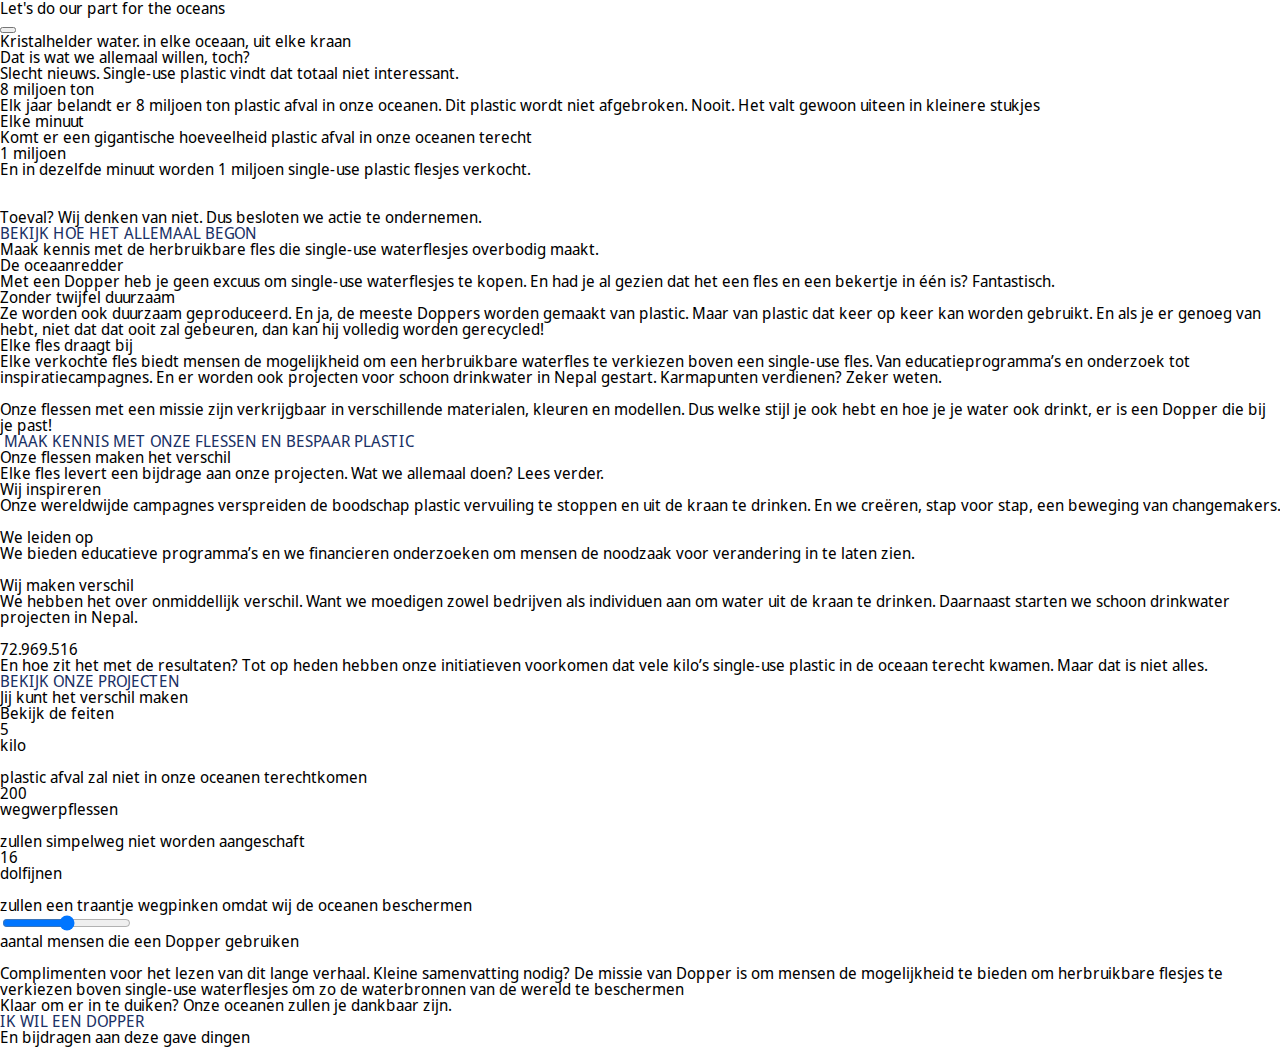
==== onzemissie.html @ 6f4621cc "Add files via upload" ====
<!DOCTYPE html>
<html lang="en">
<head>
    <meta charset="UTF-8">
    <meta name="viewport" content="width=device-width, initial-scale=1.0">
    <title>De Missie van Dopper ~ Dopper</title>

	<link href="styles/style.css" rel="stylesheet">
	<link rel="icon" type="image/svg+xml" href="images/dopper_logo.png">
</head>

<body>
	<nav>
	</nav>

	
    <main>
        <section>
            <h1>Let's do our part for the oceans</h1>
			<button></button>
        </section>
		<section>
			<h2>Kristalhelder water. in elke oceaan, uit elke kraan</h2>
			<h2>Dat is wat we allemaal willen, toch?</h2>
			<h2>Slecht nieuws. Single-use plastic vindt dat totaal niet interessant.</h2>
		</section>
		<section>
			<section>
				<h2>8 miljoen ton</h2>
				<p>Elk jaar belandt er 8 miljoen ton plastic afval in onze oceanen. Dit plastic wordt niet afgebroken. Nooit. Het valt gewoon uiteen in kleinere stukjes</p>
			</section>
			<section>
				<h2>Elke minuut</h2>
				<p>Komt er een gigantische hoeveelheid plastic afval in onze oceanen terecht</p>
			</section>
			<section>
				<h2>1 miljoen</h2>
				<p>En in dezelfde minuut worden 1 miljoen single-use plastic flesjes verkocht.</p>
			</section>
		</section>
		<section>
			<img src="" alt="">
			<section>
				<img src="" alt="">
				<h2>Toeval? Wij denken van niet. Dus besloten we actie te ondernemen.</h2>
				<a href="">Bekijk hoe het allemaal begon</a>
			</section>
		</section>
		<section>
			<h2>Maak kennis met de herbruikbare fles die single-use waterflesjes overbodig maakt.</h2>
			<section>
				<h2>De oceaanredder</h2>
				<p>Met een Dopper heb je geen excuus om single-use waterflesjes te kopen. En had je al gezien dat het een fles en een bekertje in één is? Fantastisch.</p>
			</section>
			<section>
				<h2>Zonder twijfel duurzaam</h2>
				<p>Ze worden ook duurzaam geproduceerd. En ja, de meeste Doppers worden gemaakt van plastic. Maar van plastic dat keer op keer kan worden gebruikt. 
					En als je er genoeg van hebt, niet dat dat ooit zal gebeuren, dan kan hij volledig worden gerecycled!</p>
			</section>
			<section>
				<h2>Elke fles draagt bij</h2>
				<p>Elke verkochte fles biedt mensen de mogelijkheid om een herbruikbare waterfles te verkiezen boven een single-use fles. 
					Van educatieprogramma’s en onderzoek tot inspiratiecampagnes. 
					En er worden ook projecten voor schoon drinkwater in Nepal gestart. Karmapunten verdienen? Zeker weten.</p>
			</section>
		</section>
		<section>
			<img src="" alt="">
			<h2>Onze flessen met een missie zijn verkrijgbaar in verschillende materialen, kleuren en modellen. 
				Dus welke stijl je ook hebt en hoe je je water ook drinkt, er is een Dopper die bij je past!</h2>
			<img src="" alt="">
			<a href="">Maak kennis met onze flessen en bespaar plastic</a>
		</section>
		<section>
			<section>
				<h2>Onze flessen maken het verschil</h2>
				<p>Elke fles levert een bijdrage aan onze projecten. Wat we allemaal doen? Lees verder.</p>
			</section>
			<section>
				<h2>Wij inspireren</h2>
				<p>Onze wereldwijde campagnes verspreiden de boodschap plastic vervuiling te stoppen en uit de kraan te drinken. 
					En we creëren, stap voor stap, een beweging van changemakers.</p>
				<img src="" alt="">
			</section>
			<section>
				<h2>We leiden op</h2>
				<p>We bieden educatieve programma’s en we financieren onderzoeken om mensen de noodzaak voor verandering in te laten zien.</p>
				<img src="" alt="">
			</section>
			<section>
				<h2>Wij maken verschil</h2>
				<p>We hebben het over onmiddellijk verschil. Want we moedigen zowel bedrijven als individuen aan om water uit de kraan te drinken. 
					Daarnaast starten we schoon drinkwater projecten in Nepal.</p>
				<img src="" alt="">
			</section>
		</section>
		<section>
			<h2>72.969.516</h2>   <!-- deze telt op -->
			<p>En hoe zit het met de resultaten? Tot op heden hebben onze initiatieven voorkomen dat vele kilo’s single-use plastic in de oceaan terecht kwamen. 
				Maar dat is niet alles.</p>
			<a href="">Bekijk onze projecten</a>
		</section>
		<section>
			<section>
				<h2>Jij kunt het verschil maken</h2>
				<p>Bekijk de feiten</p>
			</section>
			<section>
				<h2>5</h2>
				<h3>kilo</h3>
				<img src="" alt="">
				<p>plastic afval zal niet in onze oceanen terechtkomen</p>
			</section>
			<section>
				<h2>200</h2>
				<h3>wegwerpflessen</h3>
				<img src="" alt="">
				<p>zullen simpelweg niet worden aangeschaft</p>
			</section>
			<section>
				<h2>16</h2>
				<h3>dolfijnen</h3>
				<img src="" alt="">
				<p>zullen een traantje wegpinken omdat wij de oceanen beschermen</p>
			</section>
			<section>
				<input type="range">
				<p>aantal mensen die een Dopper gebruiken</p>
			</section>
			<section>
				<img src="" alt=""> <!-- gif -->
				<h2>Complimenten voor het lezen van dit lange verhaal. Kleine samenvatting nodig? 
					De missie van Dopper is om mensen de mogelijkheid te bieden om herbruikbare flesjes te verkiezen boven single-use waterflesjes
					 om zo de waterbronnen van de wereld te beschermen</h2>
			</section>
		</section>
		<section>
			<h2>Klaar om er in te duiken? Onze oceanen zullen je dankbaar zijn.</h2>
			<a href="">Ik wil een Dopper</a>
			<p>En bijdragen aan deze gave dingen</p>
		</section>
    </main>


    <footer>


    </footer>
</body>
</html>
---- styles/style.css ----
@import url('https://fonts.googleapis.com/css2?family=Coiny&family=Montserrat:wght@100&family=Noto+Sans+Display:wght@500;900&family=Open+Sans:wght@500&display=swap');

/**************/
/* CSS REMEDY */
/**************/
*, *::after, *::before {
  box-sizing:border-box;  
}

html, body, div, span, applet, object, iframe,
h1, h2, h3, h4, h5, h6, p, blockquote, pre,
a, abbr, acronym, address, big, cite, code,
del, dfn, em, img, ins, kbd, q, s, samp,
small, strike, strong, sub, sup, tt, var,
b, u, i, center,
dl, dt, dd, ol, ul, li,
fieldset, form, label, legend,
table, caption, tbody, tfoot, thead, tr, th, td,
article, aside, canvas, details, embed, 
figure, figcaption, footer, header, hgroup, 
menu, nav, output, ruby, section, summary,
time, mark, audio, video {
	margin: 0;
	padding: 0;
	border: 0;
	font-size: 100%;
	font: inherit;
	vertical-align: baseline;
}

/* HTML5 display-role reset for older browsers */
article, aside, details, figcaption, figure, 
footer, header, hgroup, menu, nav, section {
	display: block;
}

body {
	line-height: 1;
}

ol, ul {
	list-style: none;
}

blockquote, q {
	quotes: none;
}

blockquote:before, blockquote:after,
q:before, q:after {
	content: '';
	content: none;
}

table {
	border-collapse: collapse;
	border-spacing: 0;
}






/*********************/
/* CUSTOM PROPERTIES */
/*********************/
:root {
	/* startje */
	--color-primary: #1a3065;
	--color-secondary: #ffffff;
	--color-accent: #ffea80;
	--color-background: #f4fdff;

	--font-weight_text: 500;
	--font-weight_header: 900;

	--font-size_text: ;
	--font-line_height: ;
}




/****************/
/* JOUW STYLING */
/****************/

/* jouw code */
*{
	font-family: 'Noto Sans Display', sans-serif;
}

nav img {
	width: 10em;
}

a {
	text-decoration: none;
	color: var(--color-primary);
	text-transform: uppercase;
	font-family: 'Noto Sans Display', sans-serif;
}


/* nav */
nav:first-of-type button {
	background: var(--color-accent);
	padding: 0.2em;
}

nav:nth-of-type(2) {
	background-color: var(--color-secondary);
	position: fixed;
	top: 0;
	bottom: 0;
	right: 0;
	left: 0;
	transform: translateX(100%);
	transition: 0.35s;
}

nav:nth-of-type(2).nav_expended {
	background-color: var(--color-secondary);
	transform: translateX(0);
	transition: 0.35s;
}

nav > ul > li:first-child a {
	font-size: 2em;
	font-weight: var(--font-weight_header);
	text-transform: none;
}

nav button {
	font-size: 2em;
	padding: 0;
	margin: 0;
	background: none;
	border: 0;
	font-weight: var(--font-weight_header);
	color: var(--color-primary);
}



nav > ul li ul {
	display: none;
}

nav > ul li ul.show {
	display: contents;
}


/* 3 delig sectie */
.drie_blokken section {
	display: grid;
	grid-template-columns: auto auto auto;
	grid-template-rows: 4em max-content;
	gap: 1em;
	padding: 2em 10% 2em 10%;
	background-color: var(--color-background);
}

.drie_blokken section h2 {
	grid-column: 1/2;
	grid-row: 1/2;
	font-weight: var(--font-weight_header);
	color: var(--color-primary);
	font-size: 3em;
}

.drie_blokken section h3 {
	grid-column: 1/2;
	grid-row: 1/2;
	font-weight: var(--font-weight_header);
	color: var(--color-primary);
}

.drie_blokken section img {
	grid-column: 2/3;
	grid-row: 1/2;
	height: 100%;
}

.drie_blokken section p {
	grid-column: 1/4;
	grid-row: 2/3;
}


/* sectie tap water */
.tap_water {
	background-color: var(--color-primary); 
	padding: 1em;
}

.tap_water img {
	width: 100%;
}

.tap_water h2 {
	color: var(--color-secondary);
	font-weight: var(--font-weight_header);
	font-size: 2em;
}

.tap_water p {
	color: var(--color-secondary);
	font-weight: var(--font-weight_text);
	font-size: 1em;
}

.tap_water button {
	color: var(--color-primary);
	background: var(--color-secondary);
	padding: 0.5em;
	border-radius: 1.5em;
	border: none;
}

.tap_water a {
	color: var(--color-primary);
	background: var(--color-secondary);
	padding: 0.5em;
	border-radius: 1.5em;
}


/* sectie create */
.dopper-create section:nth-child(2), .dopper-create section:nth-child(3) {
	display: grid;
	grid-template: auto auto auto / 1fr 8fr 1fr;
	gap: 1em;
}

.dopper-create section:nth-child(2) img, .dopper-create section:nth-child(3) img {
	grid-area: 1/1/2/3;
	width: 100%;
	height: 100%;
}

.dopper-create section:nth-child(2) h2, .dopper-create section:nth-child(3) h2 {
	grid-area: 2/2/3/3;
	font-weight: var(--font-weight_header);
	color: var(--color-primary);
}

.dopper-create section:nth-child(2) a, .dopper-create section:nth-child(3) a {
	grid-area: 3/2/4/3;
}


/* dopper news splash */
.dopper_news section {
	display: flex;
	width: 80%;
	flex-direction: column;
	align-items: center;
	justify-content: center;
}

.dopper_news section img {
	width: 100%;
}
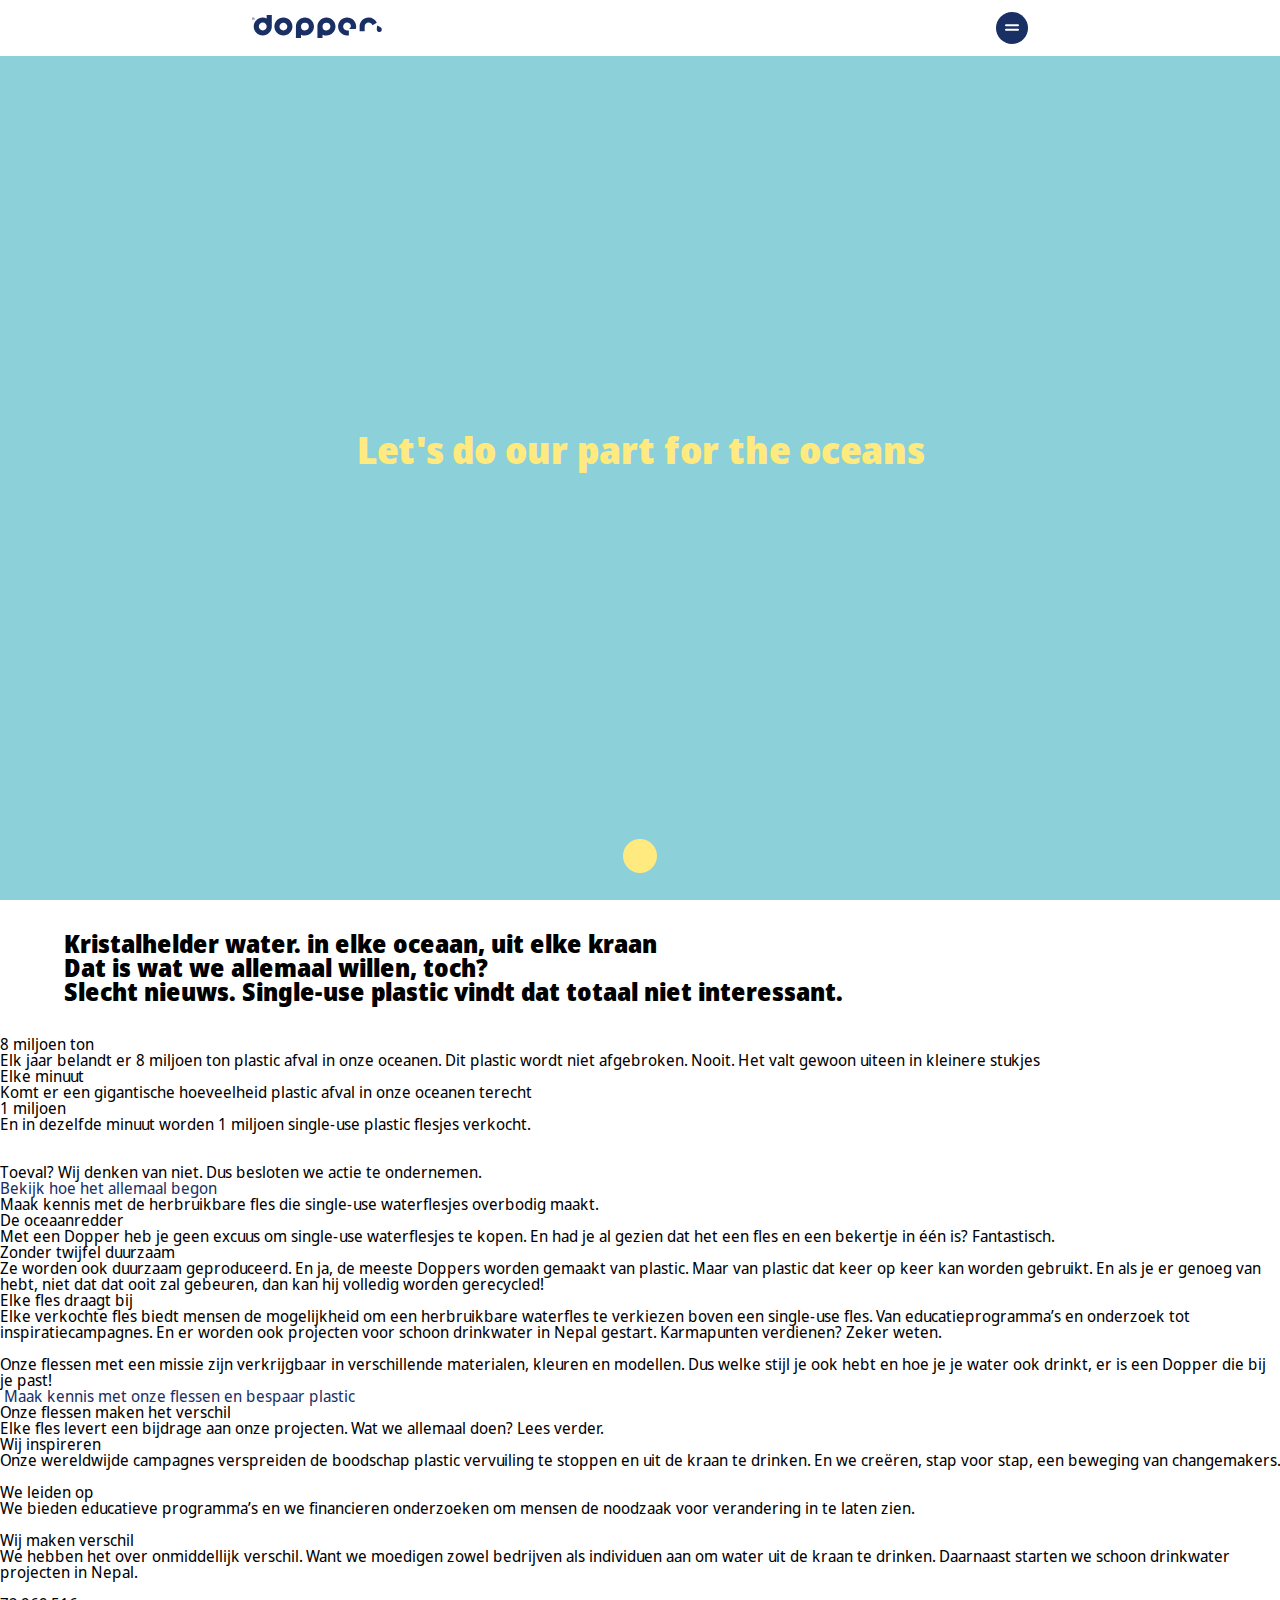
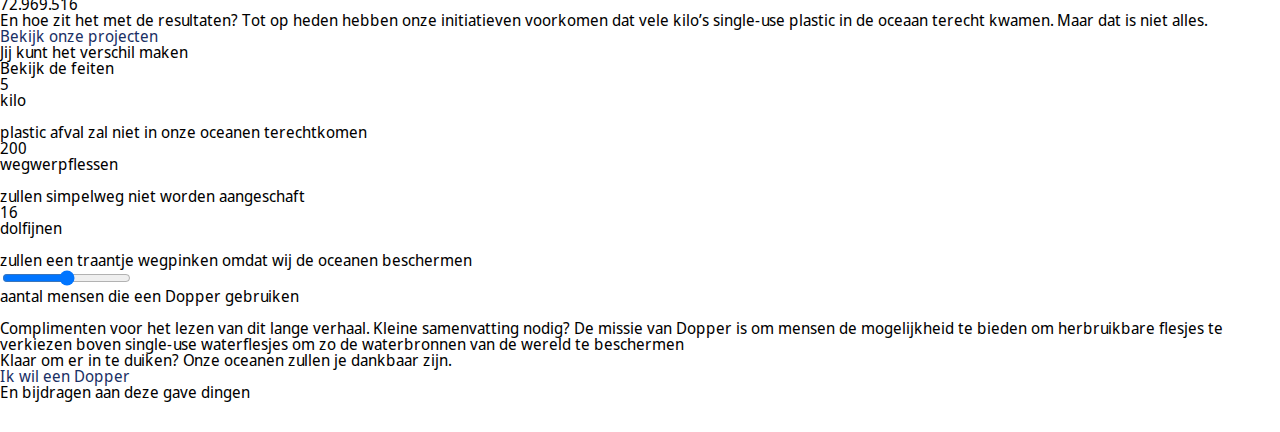
==== commit 7226e254: "Add files via upload" ====
--- a/onzemissie.html
+++ b/onzemissie.html
@@ -1,28 +1,98 @@
 <!DOCTYPE html>
 <html lang="en">
 <head>
-    <meta charset="UTF-8">
-    <meta name="viewport" content="width=device-width, initial-scale=1.0">
-    <title>De Missie van Dopper ~ Dopper</title>
-
+	<meta charset="UTF-8">
+	<meta name="author" content="jouw naam">
+	<meta name="viewport" content="width=device-width, initial-scale=1">
+	
+	<title>De Missie van Dopper ~ Dopper</title>
+	
 	<link href="styles/style.css" rel="stylesheet">
-	<link rel="icon" type="image/svg+xml" href="images/dopper_logo.png">
+	<link rel="icon" type="image/svg+xml" href="images/algemeen/dopper_logo_small.png">
 </head>
 
 <body>
-	<nav>
-	</nav>
-
+	<header>
+		<nav>
+			<a href="index.html"><svg xmlns="http://www.w3.org/2000/svg"><g fill="none" fill-rule="evenodd"><path d="M116.632 2.556c-4.97 0-9.016 3.97-9.016 8.848 0 .08.004.16.013.238h-.005v4.543h5.05v-4.51c.012-.09.018-.18.018-.271 0-2.133 1.766-3.868 3.94-3.868 1.56 0 2.975.904 3.606 2.304.084.182.187.348.305.499l4.291-2.605c-1.464-3.149-4.67-5.178-8.202-5.178" fill="currentcolor"/><path d="M125.238 10.43s-.789 3.956-.143 5.206c.647 1.25 2.183 1.747 3.4 1.057 1.219-.69 1.657-2.307 1.01-3.556-.646-1.25-4.267-2.707-4.267-2.707" fill="currentcolor"/><path d="M94.85 15.363c-.055-.01-.103-.022-.148-.03.05.008.099.02.148.03" fill="currentcolor"/><path d="M95.132 15.408a5.833 5.833 0 0 1-.43-.075c.14.034.285.06.43.075" fill="currentcolor"/><path d="M95.132 2.556c-4.985 0-9.04 4.011-9.04 8.945 0 4.875 4.008 8.889 8.937 8.943h1.841v-4.872a47.247 47.247 0 0 1-2.053-.143 3.835 3.835 0 0 1-.352-.042 1.686 1.686 0 0 1-.148-.024c-.028-.005-.055-.012-.083-.016a.094.094 0 0 0-.027-.008c-1.741-.41-3.06-1.98-3.06-3.839 0-2.175 1.787-4.004 3.985-3.944.886.023 1.608.258 2.248.694.887.602 1.475 1.54 1.475 2.657 0 1.51-1.075 2.766-2.507 3.076v.088c.42.005.987-.013 1.757-.013H103.795l.002-.001a8.83 8.83 0 0 0 .375-2.557c0-4.933-4.054-8.944-9.04-8.944" fill="currentcolor"/><path d="M94.967 15.376c-.089-.015-.178-.025-.265-.043.078.017.164.03.265.043M6.824 11.475c0-2.157 1.763-3.907 3.937-3.907 2.175 0 3.937 1.75 3.937 3.907s-1.762 3.908-3.937 3.908c-2.174 0-3.937-1.75-3.937-3.908m12.977-.001c0-.116-.004-.233-.008-.348V0h-5.108v3.392a9.044 9.044 0 0 0-3.923-.887c-4.993 0-9.04 4.016-9.04 8.969 0 4.954 4.047 8.97 9.04 8.97 4.992 0 9.04-4.016 9.04-8.97M27.48 11.536c0-2.151 1.761-3.896 3.936-3.896s3.939 1.745 3.939 3.896-1.764 3.897-3.939 3.897-3.937-1.745-3.937-3.897m12.985-.037c0-4.94-4.048-8.943-9.04-8.943-4.993 0-9.04 4.003-9.04 8.943 0 4.94 4.047 8.945 9.04 8.945 4.993 0 9.04-4.005 9.04-8.945M49.021 11.56a3.918 3.918 0 0 1 3.926-3.912 3.919 3.919 0 0 1 3.927 3.911c0 2.16-1.758 3.91-3.927 3.91a3.918 3.918 0 0 1-3.926-3.91zm.003 8.113a9.051 9.051 0 0 0 3.923.89c4.992 0 9.04-4.031 9.04-9.004 0-4.972-4.048-9.003-9.04-9.003-4.993 0-9.04 4.03-9.04 9.003 0 .11.004.219.008.328V23h5.11v-3.327zM70.542 11.56a3.92 3.92 0 0 1 3.928-3.912 3.919 3.919 0 0 1 3.927 3.911c0 2.16-1.758 3.91-3.927 3.91a3.92 3.92 0 0 1-3.928-3.91zm.007 8.113a9.044 9.044 0 0 0 3.921.89c4.993 0 9.04-4.031 9.04-9.004 0-4.972-4.047-9.003-9.04-9.003-4.992 0-9.04 4.03-9.04 9.003 0 .11.005.219.01.328V23h5.109v-3.327zM1.051 3.786h.168c.19 0 .354-.069.354-.245 0-.123-.093-.248-.354-.248-.076 0-.128.005-.168.01v.483zm0 .787H.82V3.151c.122-.017.237-.034.41-.034.222 0 .367.044.454.108.087.062.135.159.135.294 0 .187-.13.3-.285.345v.012c.127.023.215.135.244.345.034.222.07.307.092.352h-.243c-.036-.045-.07-.176-.1-.363-.034-.18-.126-.249-.312-.249h-.163v.612zm.244-1.818c-.576 0-1.044.48-1.044 1.076 0 .605.468 1.082 1.05 1.082.58.005 1.043-.477 1.043-1.077S1.88 2.756 1.3 2.756h-.006zm.006-.2c.713 0 1.282.568 1.282 1.276 0 .719-.57 1.28-1.288 1.28A1.281 1.281 0 0 1 0 3.831c0-.708.58-1.275 1.295-1.275h.006z" fill="currentcolor"/></g></svg></a>
+			<button>
+				<span></span>
+				<span></span> 
+			</button>
+		</nav>
+		<nav>
+			<nav>
+				<button>nl <img src="images/algemeen/NL.svg" alt=""></button>
+				<button>
+					<span></span>
+					<span></span>
+				</button>
+			</nav>
+			<ul>
+				<li><a href="">Shop</a></li>
+				<li>
+					<details>
+						<summary>Producten</summary>
+						<a href="">Koop een Dopper-fles</a>
+						<a href="">Personaliseer een Dopper-fles</a>
+						<a href="">Koop Dopper Accessoires</a>
+						<a href="">Koop Dopper Onderdelen</a>
+						<a href="">Bekijk alle Dopper producten</a>
+					</details>
+				</li>
+				<li>
+					<details>
+						<summary>Voor Bedrijven</summary>
+						<a href="">Dopper-flessen verkopen</a>
+						<a href="">Bestel bedrukte	flessen</a>
+						<a href="">Bestel de Dopper Water Tap</a>
+						<a href="">Zegt het Voort</a>
+						<a href="">Onderteken de Wave Pledge</a>
+					</details>
+				</li>
+				<li>
+					<details>
+						<summary>Missie</summary>
+						<a href="onzemissie.html">Red Onze Zeeën</a>
+						<a href="">Schoon Drinkwater-Projecten</a>
+						<a href="">Onderteken de Wave Pledge</a>
+						<a href="">Duurzaamheid</a>
+					</detail>
+				</li>
+				<li>
+					<details>
+						<summary>Sluit je aan</summary>
+						<a href="">Vind een Openbare Waterkraan</a>
+						<a href="">Lees de Dopper Blog</a>
+						<a href="">Duurzaamheidsles op Scholen</a>
+						<a href="">Onderteken de Wave Pledge</a>
+					</details>
+				</li>
+
+				<hr noshade> 
+
+				<a href="">
+					<img src="images/algemeen/GoogleMaps-Header-Water-Tap.avif" alt="">
+					<h2>Vind een watertappunt</h2>
+					<p>Zoek naar 'water tap' en vind jouw dichtsbijzijnde watertappunt</p>
+				</a>
+			</ul>
+		</nav>
+	</header>
 	
-    <main>
+    <main class="missie">
         <section>
             <h1>Let's do our part for the oceans</h1>
-			<button></button>
+			<button>
+				<span></span>
+				<span></span>
+				<span></span>
+			</button>
         </section>
 		<section>
-			<h2>Kristalhelder water. in elke oceaan, uit elke kraan</h2>
-			<h2>Dat is wat we allemaal willen, toch?</h2>
-			<h2>Slecht nieuws. Single-use plastic vindt dat totaal niet interessant.</h2>
+			<h2><span>Kristalhelder water.</span> in elke oceaan, uit elke kraan</h2>
+			<h2>Dat is wat we allemaal willen, <span>toch?</span></h2>
+			<h2><span>Slecht nieuws.</span> Single-use plastic vindt dat totaal niet interessant.</h2>
 		</section>
 		<section>
 			<section>
@@ -146,5 +216,7 @@
 
 
     </footer>
+
+	<script defer src="scripts/script2.js"></script>
 </body>
 </html>--- a/styles/style.css
+++ b/styles/style.css
@@ -71,12 +71,15 @@
 	--color-secondary: #ffffff;
 	--color-accent: #ffea80;
 	--color-background: #f4fdff;
+	--color-extra: rgb(0, 0, 0, 0.4);
 
 	--font-weight_text: 500;
 	--font-weight_header: 900;
 
 	--font-size_text: ;
 	--font-line_height: ;
+
+	/* misschien hierbij ook margins toevoegen */
 }
 
 
@@ -86,181 +89,741 @@
 /* JOUW STYLING */
 /****************/
 
-/* jouw code */
-*{
+/* algemeen */
+html * {
 	font-family: 'Noto Sans Display', sans-serif;
-}
-
-nav img {
-	width: 10em;
 }
 
 a {
 	text-decoration: none;
 	color: var(--color-primary);
-	text-transform: uppercase;
-	font-family: 'Noto Sans Display', sans-serif;
 }
 
 
 /* nav */
-nav:first-of-type button {
-	background: var(--color-accent);
-	padding: 0.2em;
-}
-
-nav:nth-of-type(2) {
+header > nav:first-of-type {
+	display: flex;
+	justify-content: space-around;
+	gap: 5em;
+	align-items: center;
+	height: 3.5em;
+	background: var(--color-secondary);
+	transition: 0.1s;
+	position: fixed;
+	width: 100%;
+	border-bottom: 1px solid rgba(255, 255, 255, 0.3);
+	z-index: 10;
+}
+
+header > nav:first-of-type.top {
+	background: transparent;
+	transition: 0.1s;
+}
+
+header > nav:first-of-type a {
+	max-height: 100%;
+}
+
+header > nav:first-of-type a svg {
+	width: 10em;
+	max-height: 1.5em;
+}
+
+header > nav:first-of-type a svg.top {
+	color: var(--color-secondary);
+}
+
+header > nav:first-of-type button {
+	display: grid;
+	place-items: center;
+	border-radius: 50%;
+	background-color: var(--color-primary);
+	width: 32px;
+	height: 32px;
+	border: none;
+}
+
+header > nav:first-of-type button.top {
 	background-color: var(--color-secondary);
+}
+
+header > nav:first-of-type button span {
+	width: 1.1em;
+	height: 0.15em;
+	background-color: var(--color-secondary);
+	border-radius: 0.1em;
+}
+
+header > nav:first-of-type button.top span {
+	background-color: var(--color-primary)
+}
+
+header > nav:first-of-type button span:nth-of-type(1) {
+	transform: translateY(0.4em);
+}
+
+header > nav:first-of-type button span:nth-of-type(2) {
+	transform: translateY(-0.4em);
+}
+
+
+/* nav uitgeklapt */
+header > nav:nth-of-type(2) > nav {
+	display: flex;
+	justify-content: space-around;
+	gap: 10em;
+	align-items: center;
+	height: 3.5em;
+	border-bottom: 1px solid rgba(0, 0, 0, 0.1);
+}
+
+header > nav:nth-of-type(2) {
 	position: fixed;
+	background-color: var(--color-secondary);
 	top: 0;
 	bottom: 0;
 	right: 0;
 	left: 0;
 	transform: translateX(100%);
 	transition: 0.35s;
-}
-
-nav:nth-of-type(2).nav_expended {
+	z-index: 15;
+}
+
+header > nav:nth-of-type(2) button:first-of-type {
+	background: none;
+	border: none;
+	display: flex;
+	align-items: center;
+	gap: 0.5em;
+	font-weight: var(--font-weight_text);
+	font-size: 0.8em;
+	color: var(--color-primary);
+	position: absolute;
+	left: 5%;
+}
+
+header > nav:nth-of-type(2) button:first-of-type img {
+	height: 1.4em; 
+}
+
+header > nav:nth-of-type(2) button:last-of-type {
+	display: grid;
+	place-items: center;
+	border-radius: 50%;
 	background-color: var(--color-secondary);
-	transform: translateX(0);
-	transition: 0.35s;
-}
-
-nav > ul > li:first-child a {
-	font-size: 2em;
-	font-weight: var(--font-weight_header);
-	text-transform: none;
-}
-
-nav button {
-	font-size: 2em;
-	padding: 0;
-	margin: 0;
-	background: none;
-	border: 0;
-	font-weight: var(--font-weight_header);
-	color: var(--color-primary);
-}
-
-
-
-nav > ul li ul {
-	display: none;
-}
-
-nav > ul li ul.show {
-	display: contents;
-}
-
-
-/* 3 delig sectie */
-.drie_blokken section {
+	width: 32px;
+	height: 32px;
+	border: none;
+	position: absolute;
+	right: 5%;
+}
+
+header > nav:nth-of-type(2) button:last-of-type span {
+	width: 1.4em;
+	height: 0.2em;
+	background-color: var(--color-primary);
+	border-radius: 0.1em;
+}
+
+header > nav:nth-of-type(2) button:last-of-type span:nth-of-type(1) {
+	transform: translate(0.8em, 0em);
+	rotate: 45deg;
+}
+
+header > nav:nth-of-type(2) button:last-of-type span:nth-of-type(2) {
+	transform: translate(0.8em, 0em);
+	rotate: -45deg;
+}
+
+header> nav:nth-of-type(2).nav_expended {
+	transform: translateX(0%);
+}
+
+header > nav:nth-of-type(2) ul {
+	display: flex;
+	margin: 2em 10%; 
+	flex-direction: column;
+}
+
+header > nav:nth-of-type(2) ul li:first-of-type {
+	padding: 0.8em 0;
+}
+
+header > nav:nth-of-type(2) ul li:first-of-type a {
+	font-size: 1.75em;
+	font-weight: var(--font-weight_header);
+}
+
+header > nav:nth-of-type(2) ul li details {
+	display: flex;
+	flex-direction: column;
+}
+
+header > nav:nth-of-type(2) ul li details summary {
+	color: var(--color-primary);
+	user-select: none;
+	list-style: none;
+	font-size: 1.75em;
+	font-weight: var(--font-weight_header);
+	padding: 0.5em 0;
+}
+
+header > nav:nth-of-type(2) ul li details a {
+	padding: 1em 0;
+}
+
+header > nav:nth-of-type(2) ul hr {
+	margin: 2em 0;
+	color: #a1d9dd;
+	height: 1px;
+	max-width: 65%;
+	opacity: 0.7;
+}
+
+header > nav:nth-of-type(2) ul > a {
 	display: grid;
-	grid-template-columns: auto auto auto;
+	grid-template: 6em auto auto / auto; 
+}
+
+header > nav:nth-of-type(2) ul > a img {
+	object-fit: cover;
+	width: 100%;
+	height: 100%;
+}
+
+header > nav:nth-of-type(2) ul > a h2 {
+	font-size: 1.75em;
+	font-weight: var(--font-weight_header); 
+	margin-top: 0.5em;
+}
+
+header > nav:nth-of-type(2) ul > a p {
+	margin-top: 1em;
+}
+
+
+/****************/
+/* 	   home 	*/
+/****************/
+
+/* 1ste sectie 1 */
+main.home > section:first-of-type {
+	position: relative;
+	z-index: 5;
+	overflow-x: hidden;
+}
+
+main.home > section:first-of-type img {
+	object-fit: cover;
+	object-position: -3em 0;
+	width: 130%;
+}
+
+main.home > section:first-of-type h1 {
+	position: absolute;
+	transform: translate(0, -7.5em);
+	font-size: 1.8em;
+	color: var(--color-secondary);
+	font-weight: var(--font-weight_header);
+	text-align: center;
+}
+
+main.home > section:first-of-type a {
+	position: absolute;
+	display: block;
+	padding: 1em;
+	background: var(--color-accent);
+	border-radius: 2em;
+}
+
+main.home > section:first-of-type a:first-of-type {
+	transform: translateY(-8.5em);
+}
+
+main.home > section:first-of-type a:nth-of-type(2) {
+	transform: translateY(-5em);
+}
+
+
+/* 3 delig sectie - 2 */
+main.home > section:nth-of-type(2) section {
+	display: grid;
+	grid-template-columns: auto 1fr; 
 	grid-template-rows: 4em max-content;
-	gap: 1em;
-	padding: 2em 10% 2em 10%;
+	gap: 1.2em;
+	padding: 2em 5%;
 	background-color: var(--color-background);
 }
 
-.drie_blokken section h2 {
+main.home > section:nth-of-type(2) section h2 {
 	grid-column: 1/2;
 	grid-row: 1/2;
 	font-weight: var(--font-weight_header);
 	color: var(--color-primary);
+	font-size: 1em;
+	display: flex;
+	flex-direction: column;
+	flex-wrap: wrap;
+}
+
+main.home > section:nth-of-type(2) span {
 	font-size: 3em;
 }
 
-.drie_blokken section h3 {
+main.home > section:nth-of-type(2) section h3 {
 	grid-column: 1/2;
 	grid-row: 1/2;
 	font-weight: var(--font-weight_header);
 	color: var(--color-primary);
 }
 
-.drie_blokken section img {
+main.home > section:nth-of-type(2) section img {
 	grid-column: 2/3;
 	grid-row: 1/2;
 	height: 100%;
 }
 
-.drie_blokken section p {
+main.home > section:nth-of-type(2) section p {
 	grid-column: 1/4;
 	grid-row: 2/3;
 }
 
 
-/* sectie tap water */
-.tap_water {
+/* sectie tap water - 3 */
+main.home > section:nth-of-type(3) {
 	background-color: var(--color-primary); 
-	padding: 1em;
-}
-
-.tap_water img {
+	display: grid;
+	grid-template: 2em min-content min-content min-content min-content min-content 2em / 1fr 18fr 1fr;
+	gap: 1em;
+}
+
+main.home > section:nth-of-type(3) img {
 	width: 100%;
-}
-
-.tap_water h2 {
+	height: auto;
+	grid-area: 2/2/3/3;
+}
+
+main.home > section:nth-of-type(3) h2 {
 	color: var(--color-secondary);
 	font-weight: var(--font-weight_header);
 	font-size: 2em;
-}
-
-.tap_water p {
+	grid-area: 3/2/4/3;
+}
+
+main.home > section:nth-child(3) p {
 	color: var(--color-secondary);
 	font-weight: var(--font-weight_text);
 	font-size: 1em;
-}
-
-.tap_water button {
+	grid-area: 4/2/5/3;
+}
+
+main.home > section:nth-of-type(3) button {
 	color: var(--color-primary);
 	background: var(--color-secondary);
 	padding: 0.5em;
 	border-radius: 1.5em;
 	border: none;
-}
-
-.tap_water a {
+	grid-area: 5/2/6/3;
+}
+
+main.home > section:nth-of-type(3) a {
 	color: var(--color-primary);
 	background: var(--color-secondary);
 	padding: 0.5em;
 	border-radius: 1.5em;
-}
-
-
-/* sectie create */
-.dopper-create section:nth-child(2), .dopper-create section:nth-child(3) {
+	grid-area: 6/2/7/3;
+}
+
+
+/* sectie create - 4 */
+main.home > section:nth-of-type(4) {
+	background-color: var(--color-background);
+}
+
+main.home > section:nth-of-type(4) section:first-of-type {
+	margin: 2em 5%;
+	display: flex;
+	flex-direction: column;
+	gap: 1em;
+}
+
+main.home > section:nth-of-type(4) section:first-of-type img {
+	width: 100%;
+}
+
+main.home > section:nth-of-type(4) section:first-of-type p:first-of-type {
+	font-weight: var(--font-weight_text);
+	color: var(--color-primary);
+	font-size: 0.8em;
+	text-transform: uppercase;
+}
+
+main.home > section:nth-of-type(4) section:first-of-type h2 {
+	font-weight: var(--font-weight_header);
+	color: var(--color-primary);
+	font-size: 1.7em;
+}
+
+main.home > section:nth-of-type(4) section:first-of-type p:nth-of-type(2) {
+	font-weight: var(f--ont-weight_header);
+	color: var(--color-primary);
+	font-size: 1.05em;
+}
+
+main.home > section:nth-of-type(4) section:first-of-type p a:first-of-type {
+	text-decoration: underline;
+}
+
+main.home > section:nth-of-type(4) section:first-of-type > a {
+	padding: 1em;
+	background: var(--color-accent);
+	border-radius: 2em;
+}
+
+main.home > section:nth-of-type(4) section:nth-of-type(2), main.home > section:nth-of-type(4) section:nth-of-type(3) {
 	display: grid;
-	grid-template: auto auto auto / 1fr 8fr 1fr;
+	grid-template: 10em min-content min-content / 1fr 18fr 1fr;
 	gap: 1em;
-}
-
-.dopper-create section:nth-child(2) img, .dopper-create section:nth-child(3) img {
+	margin-bottom: 2em;
+}
+
+main.home > section:nth-of-type(4) section:nth-of-type(2) img, main.home > section:nth-of-type(4) section:nth-of-type(3) img {
+	width: 100%;
+	max-height: 100%;
+	object-fit: cover;
+	object-position: 0 5%;
+}
+
+main.home > section:nth-of-type(4) section:nth-of-type(2) img {
 	grid-area: 1/1/2/3;
+}
+
+main.home > section:nth-of-type(4) section:nth-of-type(3) img {
+	grid-area: 1/2/2/4;
+}
+
+main.home > section:nth-of-type(4) section:nth-of-type(2) h2, main.home > section:nth-of-type(4) section:nth-of-type(3) h2 {
+	grid-area: 2/2/3/3;
+	font-weight: var(--font-weight_header);
+	line-height: 1.3em;
+	font-size: 1.05em;
+	color: var(--color-primary);
+}
+
+main.home > section:nth-of-type(4) section:nth-of-type(2) a, main.home > section:nth-of-type(4) section:nth-of-type(3) a {
+	grid-area: 3/2/4/3;
+	background: var(--color-accent);
+	padding: 1em;
+	border-radius: 3em;
+	width: fit-content;
+}
+
+
+/* dopper news splash - 6 */
+main.home > section:nth-of-type(6) {
+	padding: 2em 5%;
+	background-color: var(--color-background);
+}
+
+main.home > section:nth-of-type(6) > h2 {
+	font-weight: var(--font-weight_header);
+	font-size: 2.5em;
+	color: var(--color-primary);
+	text-align: center;
+	margin-bottom: 0.4em;
+}
+
+main.home > section:nth-of-type(6) > p {
+	font-weight: var(--font-weight_text);
+	font-size: 1em;
+	color: var(--color-primary);
+	text-align: center;
+	margin-bottom: 4em;
+}
+
+main.home > section:nth-of-type(6) section {
+	display: grid;
+	grid-template: min-content min-content min-content min-content / auto;
+	gap: 1em;
+	margin: 0 0 4em 0;
+}
+
+main.home > section:nth-of-type(6) section img {
+	grid-area: 1/1/2/2;
 	width: 100%;
-	height: 100%;
-}
-
-.dopper-create section:nth-child(2) h2, .dopper-create section:nth-child(3) h2 {
-	grid-area: 2/2/3/3;
-	font-weight: var(--font-weight_header);
-	color: var(--color-primary);
-}
-
-.dopper-create section:nth-child(2) a, .dopper-create section:nth-child(3) a {
-	grid-area: 3/2/4/3;
-}
-
-
-/* dopper news splash */
-.dopper_news section {
-	display: flex;
-	width: 80%;
+	height: 11em;
+	object-fit: cover;
+	object-position: center center;
+}
+
+main.home > section:nth-of-type(6) section h2 {
+	grid-area: 2/1/3/2;
+	font-weight: var(--font-weight_header);
+	color: var(--color-primary);
+	font-size: 1.1em;
+}
+
+main.home > section:nth-of-type(6) section p {
+	grid-area: 3/1/4/2;
+	font-weight: var(--font-weight_text);
+	color: var(--color-primary);
+	font-size: 1.05em;
+}
+
+main.home > section:nth-of-type(6) section a {
+	grid-area: 4/1/5/2;
+}
+
+
+/* inschrijving nieuws - 7 */
+main.home > section:nth-of-type(7) {
+	display: flex;
 	flex-direction: column;
+	padding: 2em 5%;
+	background-color: var(--color-background);
+}
+
+main.home > section:nth-of-type(7) h2 {
+	font-size: 2.8em;
+	color: var(--color-primary);
+	font-weight: var(--font-weight_header);
+	text-align: center;
+}
+
+main.home > section:nth-of-type(7) input {
+	border: none;
+	padding: 1em 0;
+	font-size: 1.1em;
+	font-weight: var(--font-weight_header);
+	border-bottom: 1px solid var(--color-extra);
+	color: black;
+	opacity: 0.4;
+}
+
+main.home > section:nth-of-type(7) button {
+	margin: 1em 0;
+	border: none;
+	padding: 1em;
+	background: var(--color-accent);	
+	border-radius: 2em;
+}
+
+/****************/
+/* 	   missie 	*/
+/****************/
+
+/* let do out parts - 1 */
+main.missie > section:first-of-type {
+	height: 100vh;
+	display: flex; 
 	align-items: center;
 	justify-content: center;
-}
-
-.dopper_news section img {
+	background-color: rgb(140, 209, 218);  /* tijdelijk */
+}
+
+main.missie > section:first-of-type h1 {
+	color: var(--color-accent);
+	font-size: 2.3em;
+	text-align: center;
+	font-weight: var(--font-weight_header); 
+}
+
+/* single use plastic - 2 */
+main.missie > section:nth-of-type(2) {
+	margin: 2em 5%;		/* tijdelijk */
+}
+
+main.missie > section:nth-of-type(2) h2 {
+	font-weight: var(--font-weight_header);
+	font-size: 1.5em;
+}
+
+main.missie > section:nth-of-type(2) h2:last-of-type {
+
+}
+
+main.missie > section:nth-of-type(2) h2 span {
+
+}
+
+main.missie > section:nth-of-type(2) h2:last-of-type span {
+	
+}
+
+/* moet dit boven aan? */
+@keyframes wijs_naar_beneden {
+	0% {
+		transform: translateY(0);
+	}
+	45% {
+		transform: translateY(0);
+	}
+	50% {
+		transform: translateY(0.5em);
+	}
+	55% {
+		transform: translateY(0);
+	}
+	100% {
+		transform: translateY(0);
+	}
+}
+
+main.missie > section:first-of-type button {
+	position: absolute;
+	bottom: 2em;
+	padding: 1.3em; 
+	border-radius: 50%;
+	border: none;
+	background: var(--color-accent);
+
+	animation-name: wijs_naar_beneden;
+	animation-duration: 5s;
+	animation-iteration-count: infinite;
+}
+
+/* footer */
+footer {
+	margin: 2em 5%;
+}
+
+footer > nav li {
+	display: flex;
+	flex-direction: row;
+	position: relative;
+	border-bottom: 1px solid var(--color-extra);
+}
+
+footer > nav li details {
+	display: flex;
+	flex-direction: column;	
+}
+
+footer > nav li details summary {
+	user-select: none;
+	list-style: none;
+	font-weight: var(--font-weight_text);
+	font-size: 1em;
+	padding: 1em 0;
+	color: var(--color-extra);
+}
+
+footer > nav li details a {
+	margin: 0 5%;
+	padding: 0.2em
+}
+
+footer > nav ul li span {
+	width: 0.7em;
+	height: 0.15em;
+	background: var(--color-extra);
+	border-radius: 2em;
+	position: absolute;
+	right: 0;
+	top: 1.65em;
+}
+
+footer > nav ul li span:first-of-type {
+	transform: rotate(90deg);
+}
+
+footer > nav ul li span:first-of-type.plus_min {
+	transform: rotate(0deg);
+}
+
+footer > section:nth-of-type(1) {
+	display: grid;
+	grid-template: auto auto / min-content 1.8fr 0.5fr 0.5fr;
+	gap: 1em;
+	margin: 4em 0 2em 0;
+	padding-bottom: 2em;
+	border-bottom: 1px solid var(--color-extra);
+}
+
+footer > section:nth-of-type(1) img {
+	grid-area: 1/1/2/2;
+	height: 5em;
+}
+
+footer > section:nth-of-type(1) p {
+	grid-area: 1/2/2/3;
+	font-weight: var(--font-weight_text);
+	font-size: 0.9em;
+	color: var(--color-primary);
+	line-height: 1.4em;
+}
+
+footer > section:nth-of-type(1) input {
+	grid-area: 2/1/3/4;
+	border: none;
+	font-size: 1em;
+	font-weight: var(--font-weight_header);
+	color: var(--color-extra);
+}
+
+footer > section:nth-of-type(1) button {
+	grid-area: 2/4/3/5;
+	aspect-ratio: 1/1;
+	height: 3em;
+	border-radius: 50%;
+	border: none;
+	background: var(--color-accent); 
+}
+
+footer > section:nth-of-type(2) {
+	display: flex;
+	flex-direction: column;
+	gap: 1em;
+}
+
+footer > section:nth-of-type(2) > div:nth-of-type(1) {
+	display: flex;
+	flex-wrap: wrap;
+	gap: 2.7em;
+}
+
+footer > section:nth-of-type(2) > div:nth-of-type(1) img {
+	height: 5em;
+}
+
+footer > section:nth-of-type(2) div:nth-of-type(2) {
+	display: flex;
+	justify-content: space-around;
 	width: 100%;
-}+}
+
+footer > section:nth-of-type(2) div:nth-of-type(2) a img {
+	background-color: var(--color-accent);
+	padding: 0.2em;
+	border-radius: 50%;
+}
+
+footer > section:nth-of-type(2) > a {
+	color: var(--color-extra);
+	font-weight: var(--font-weight_text);
+}
+
+footer > section:last-of-type {
+	padding: 3em 5%;
+	margin-top: 3em;
+	position: relative;
+	display: flex;
+	flex-wrap: wrap;
+	justify-content: center;
+	gap: 2em;
+}
+
+footer > section:last-of-type p {
+	color: var(--color-primary);
+	font-weight: var(--font-weight_text);
+	font-size: 0.9em;
+	position: absolute;
+	top: 0em;
+	left: 0;
+}
+
+
+/* onze missie */
+main.onze_missie > section:first-of-type h1 {
+	color: var(--color-accent);
+} 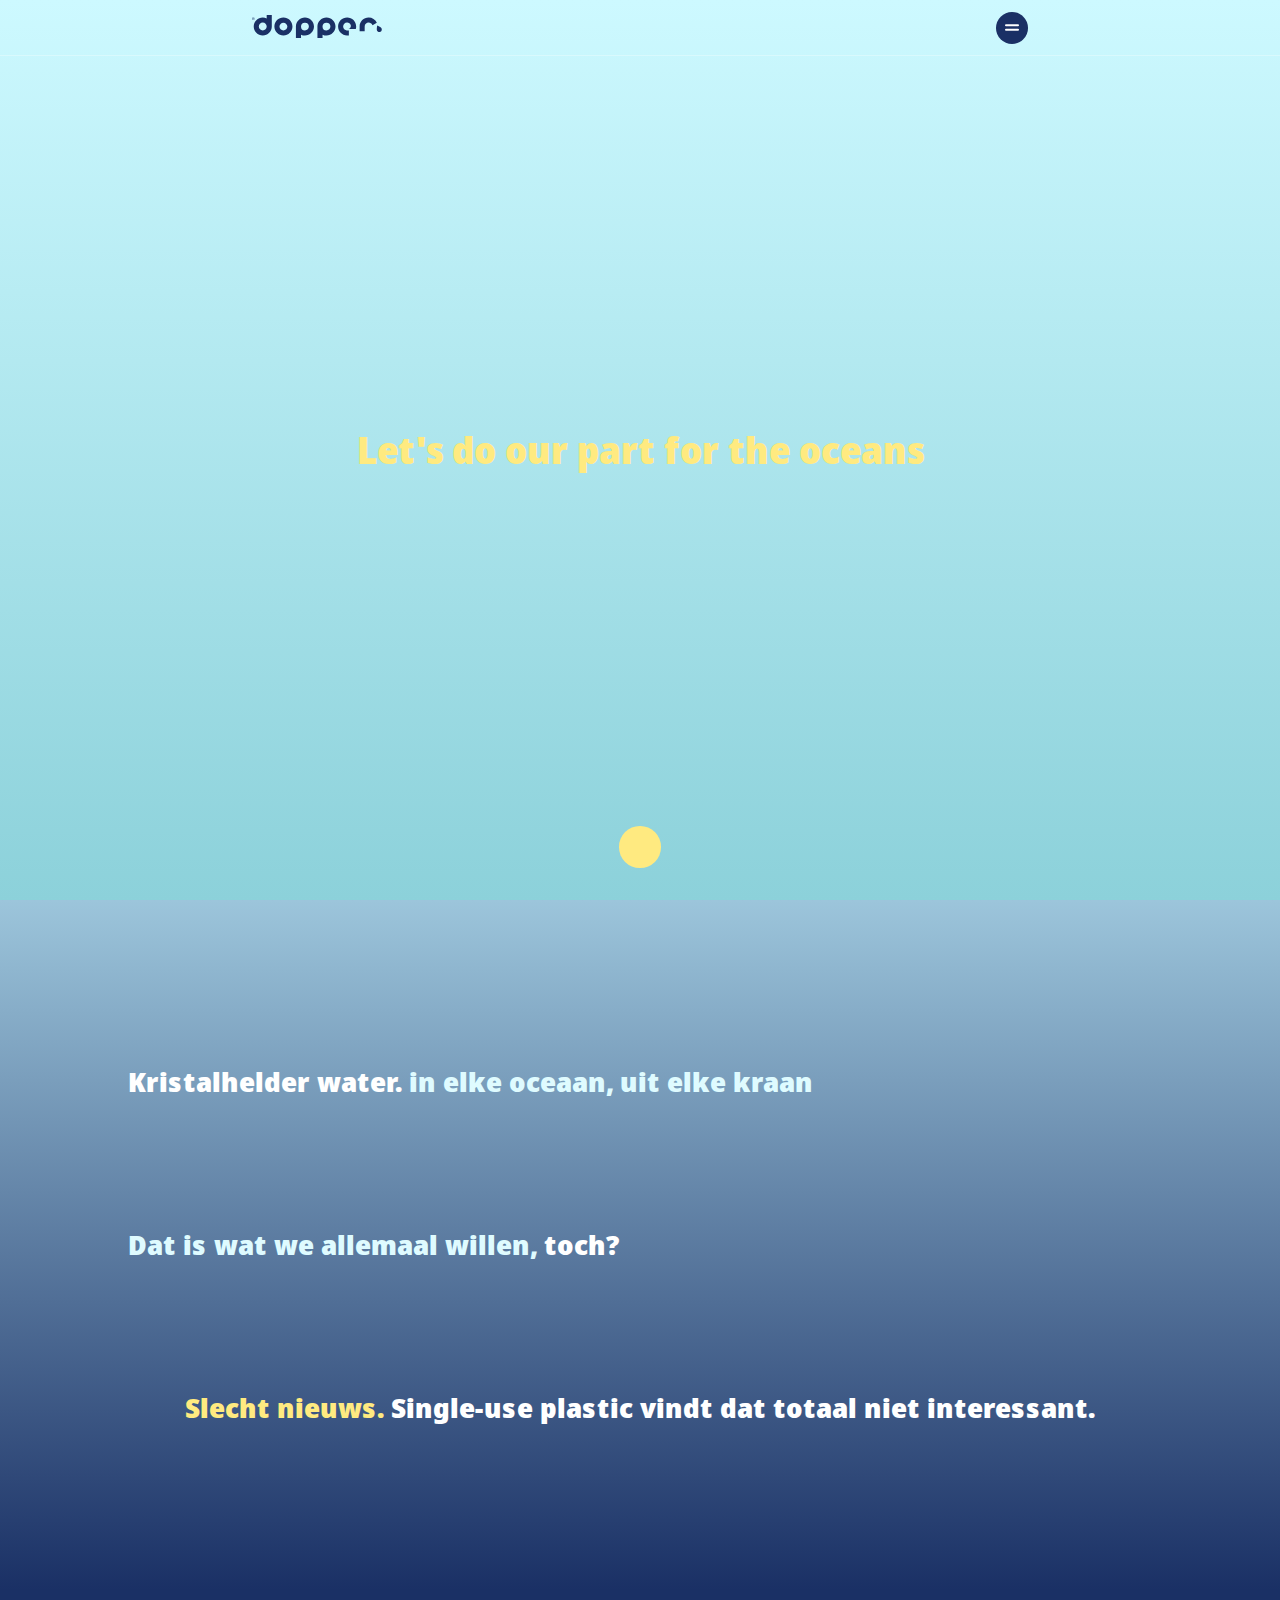
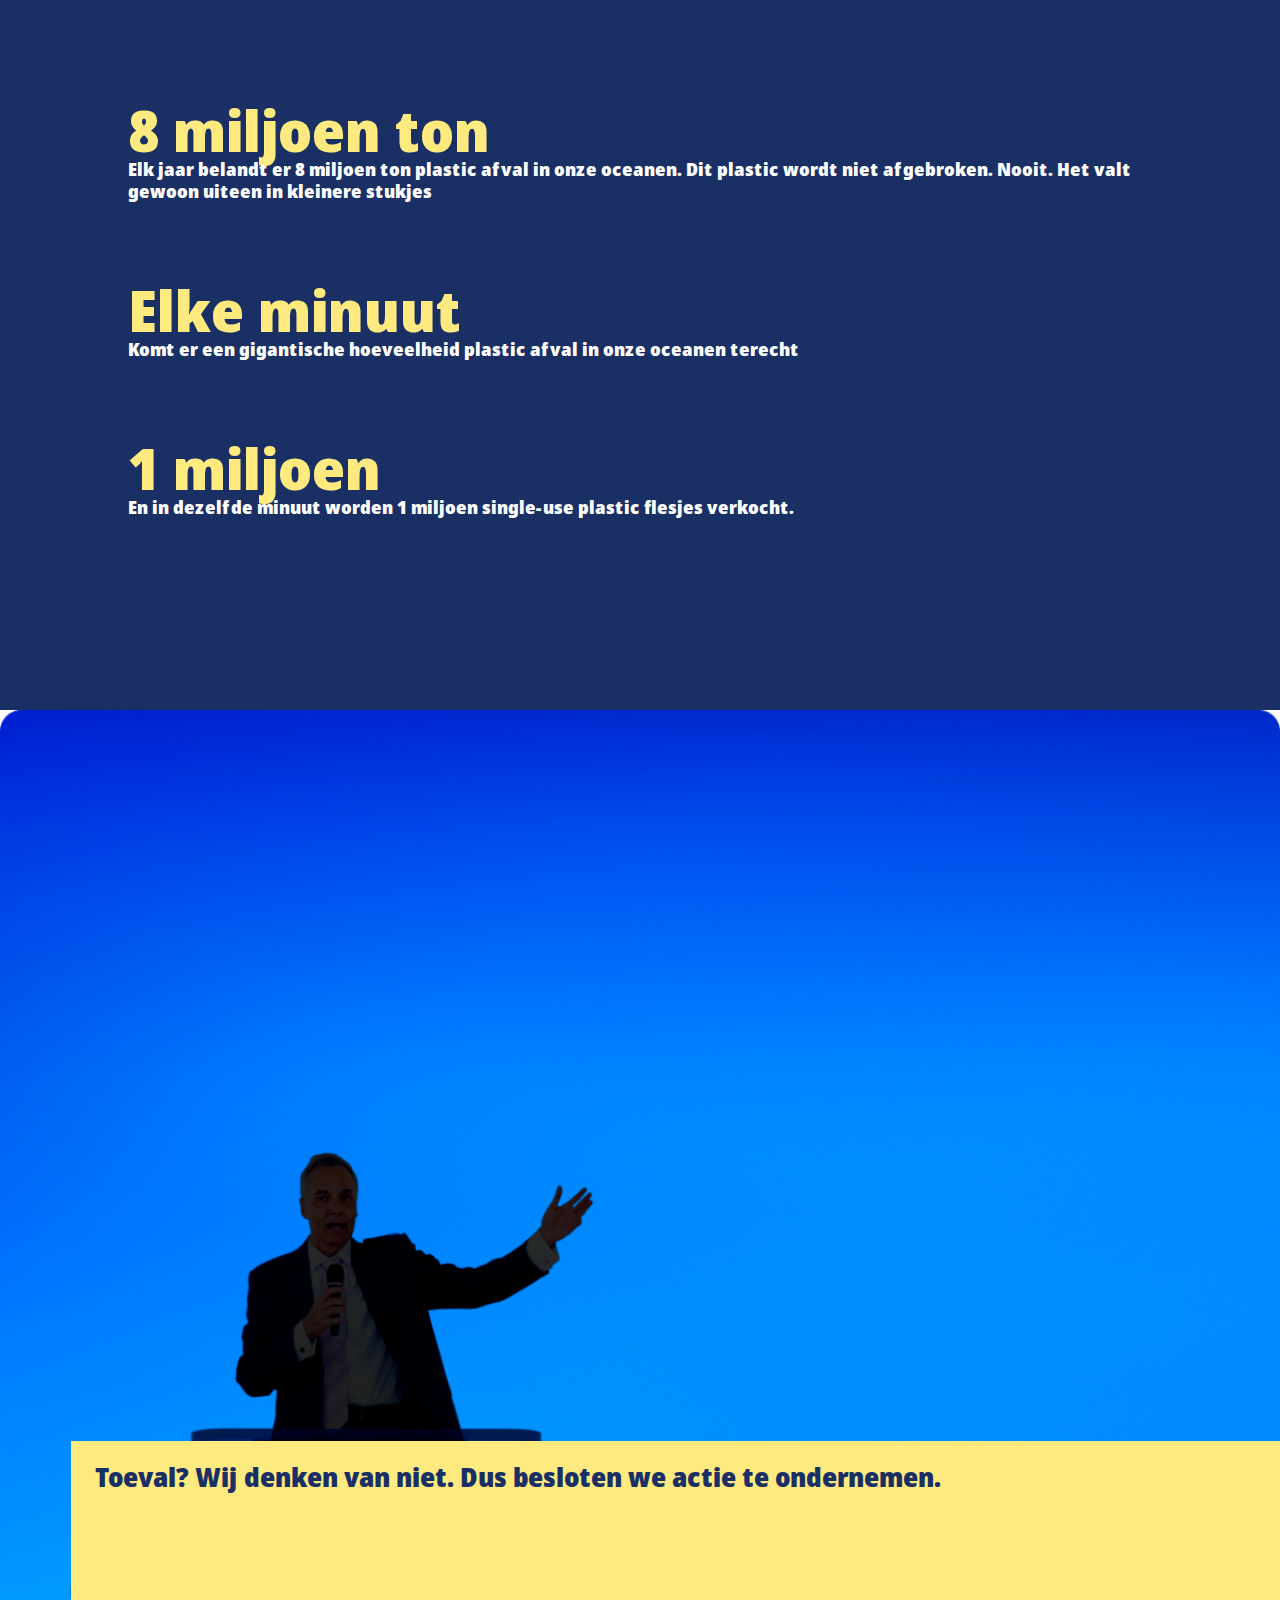
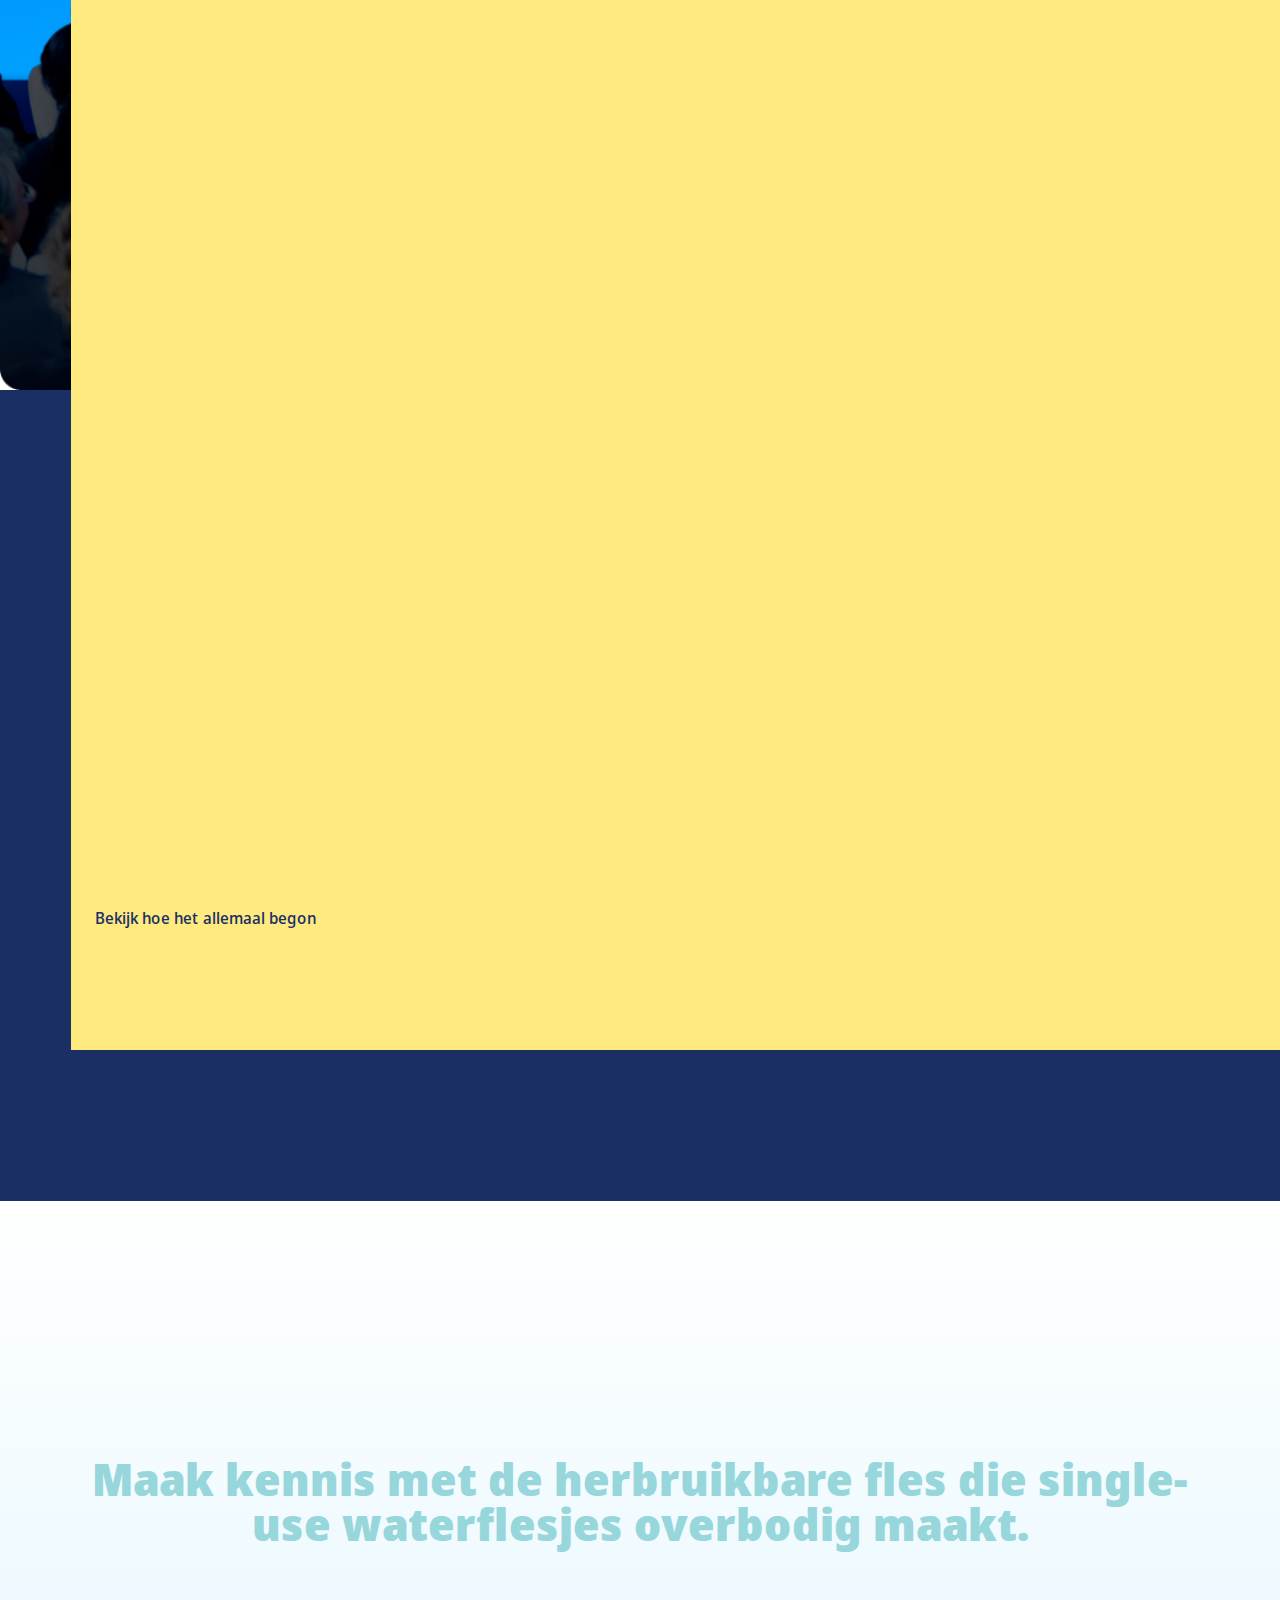
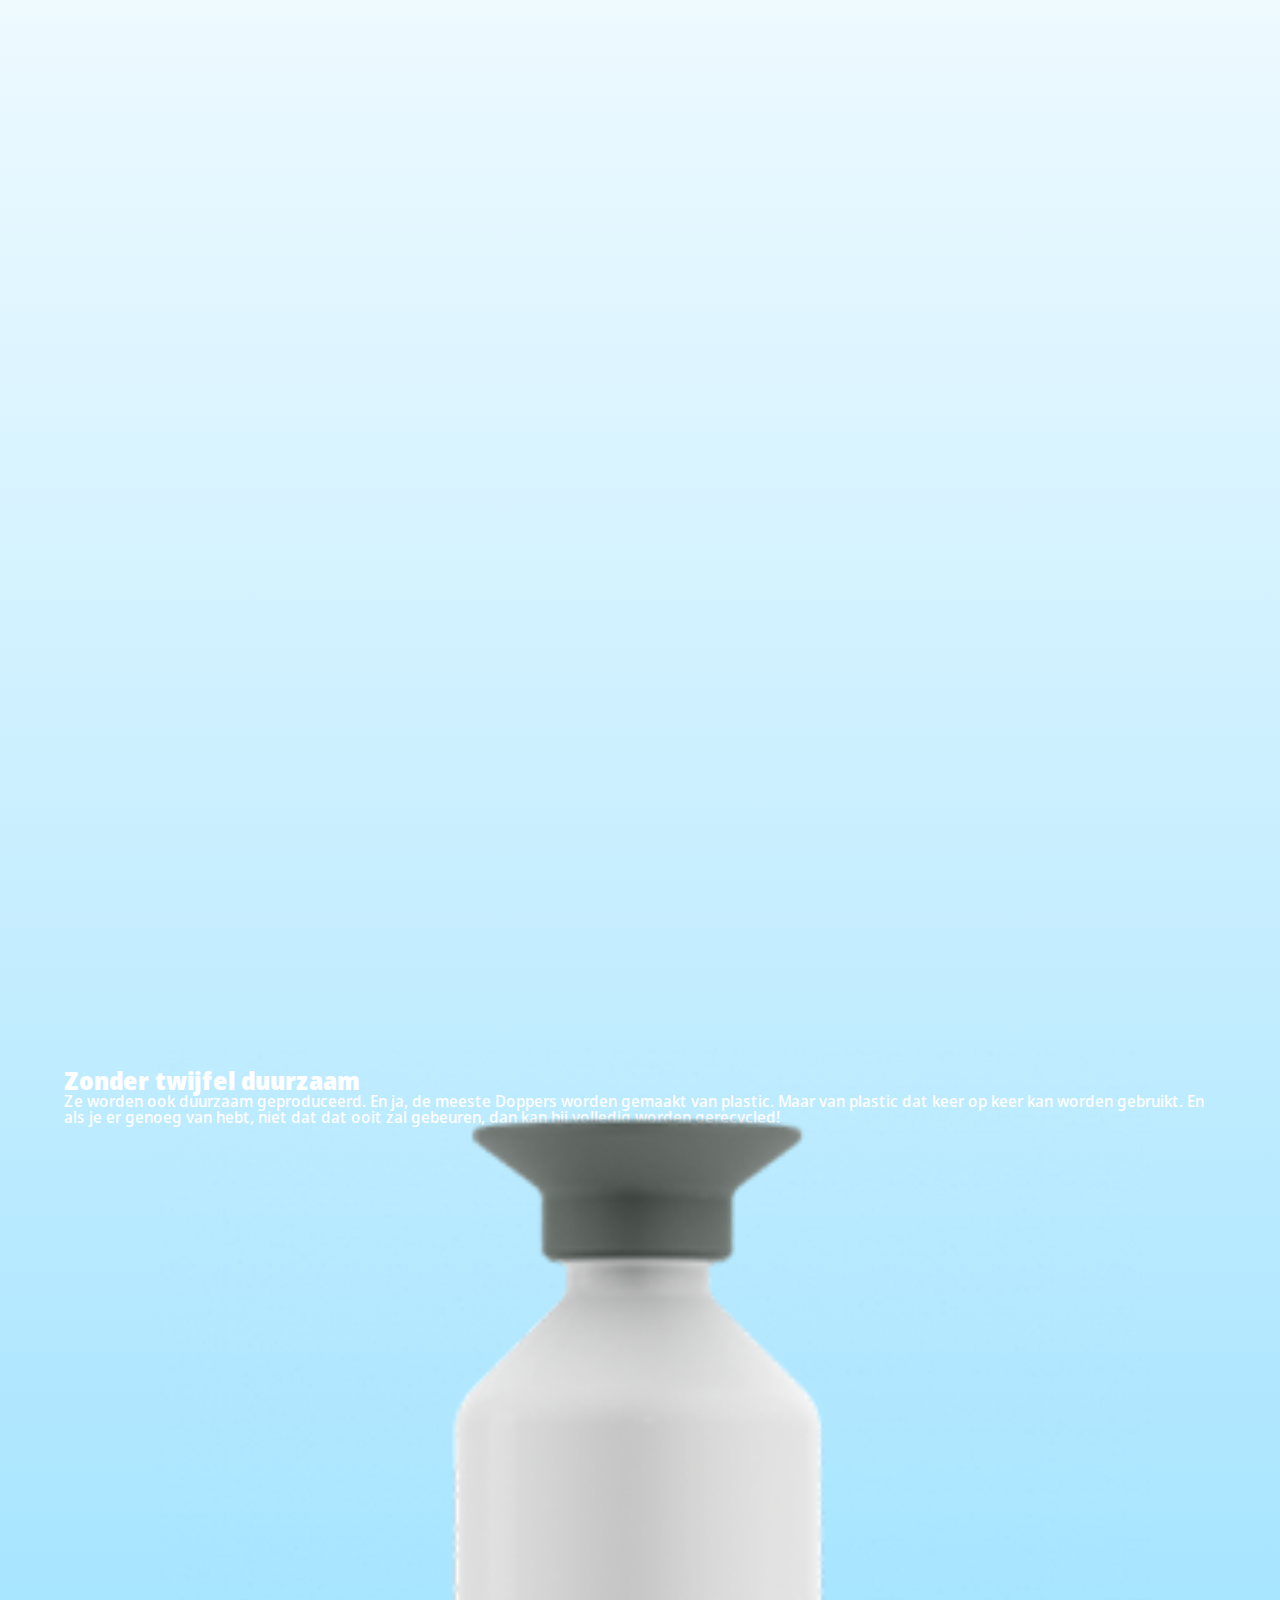
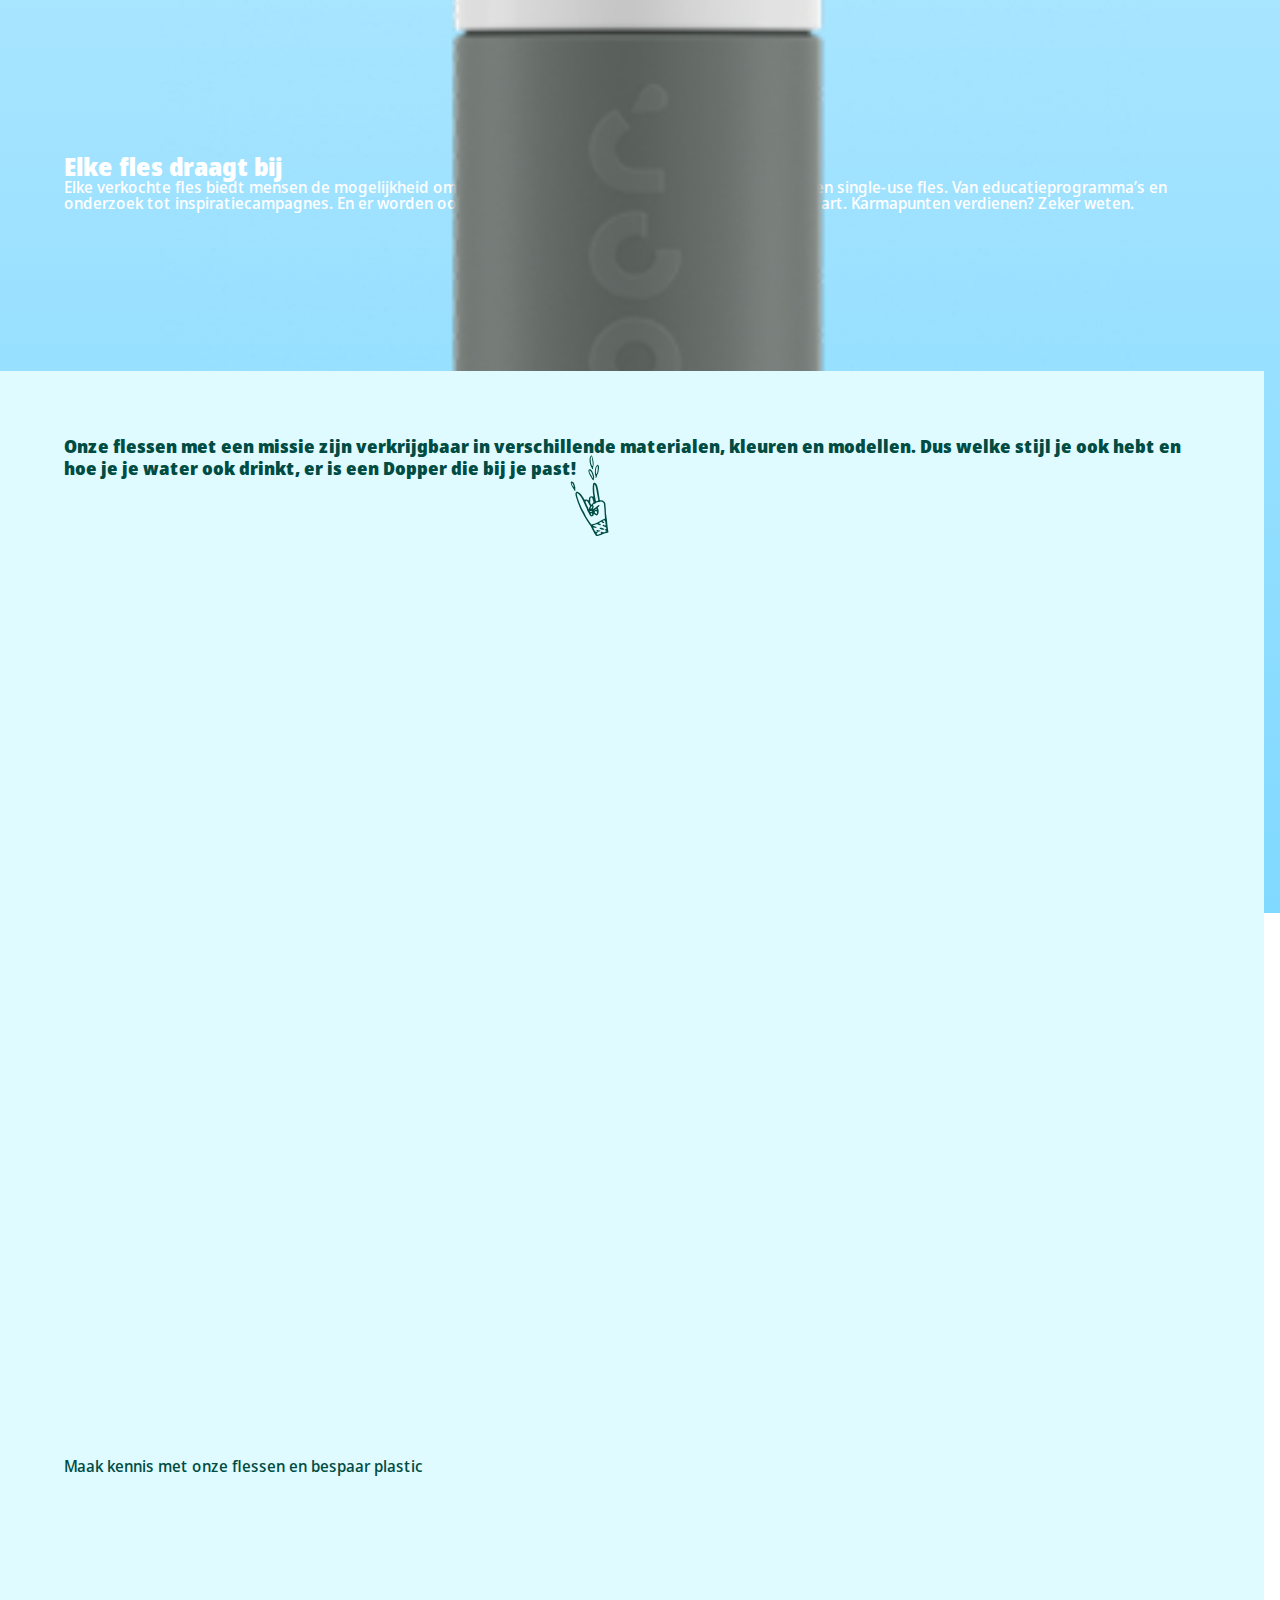
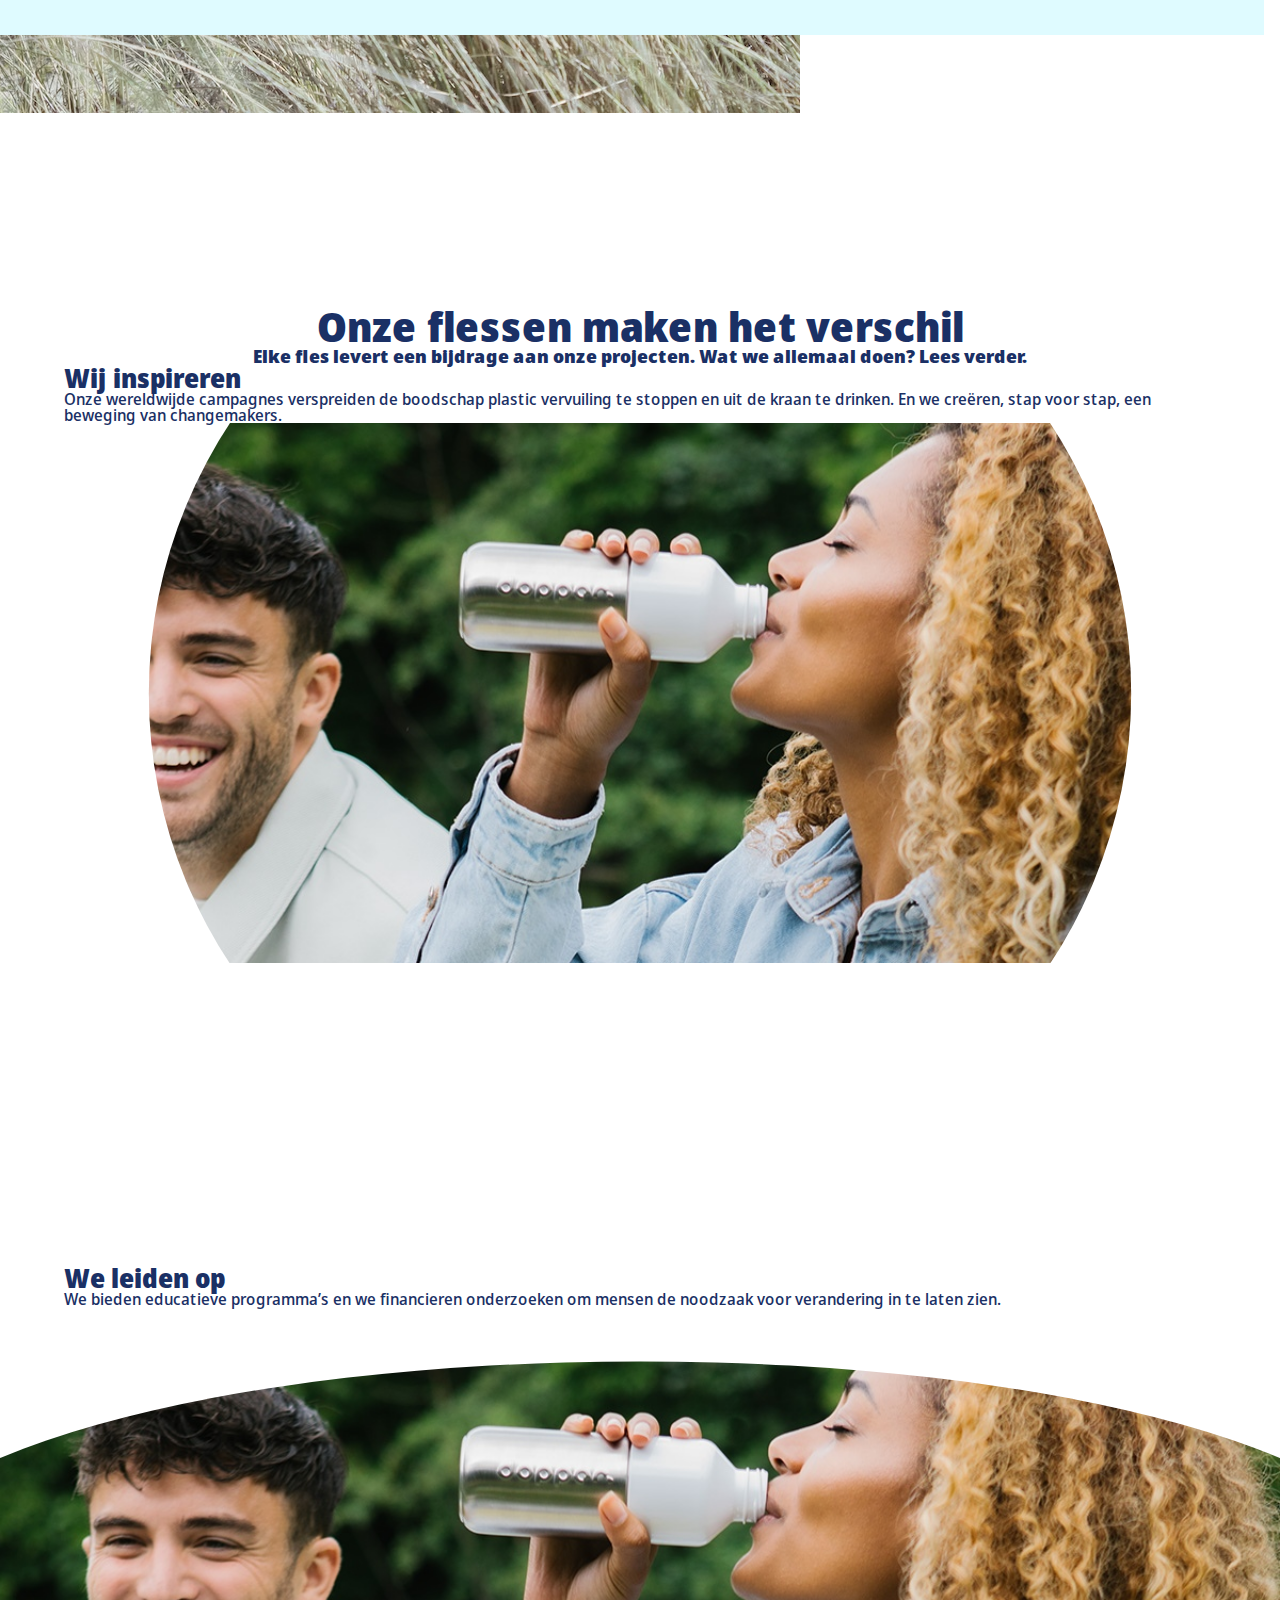
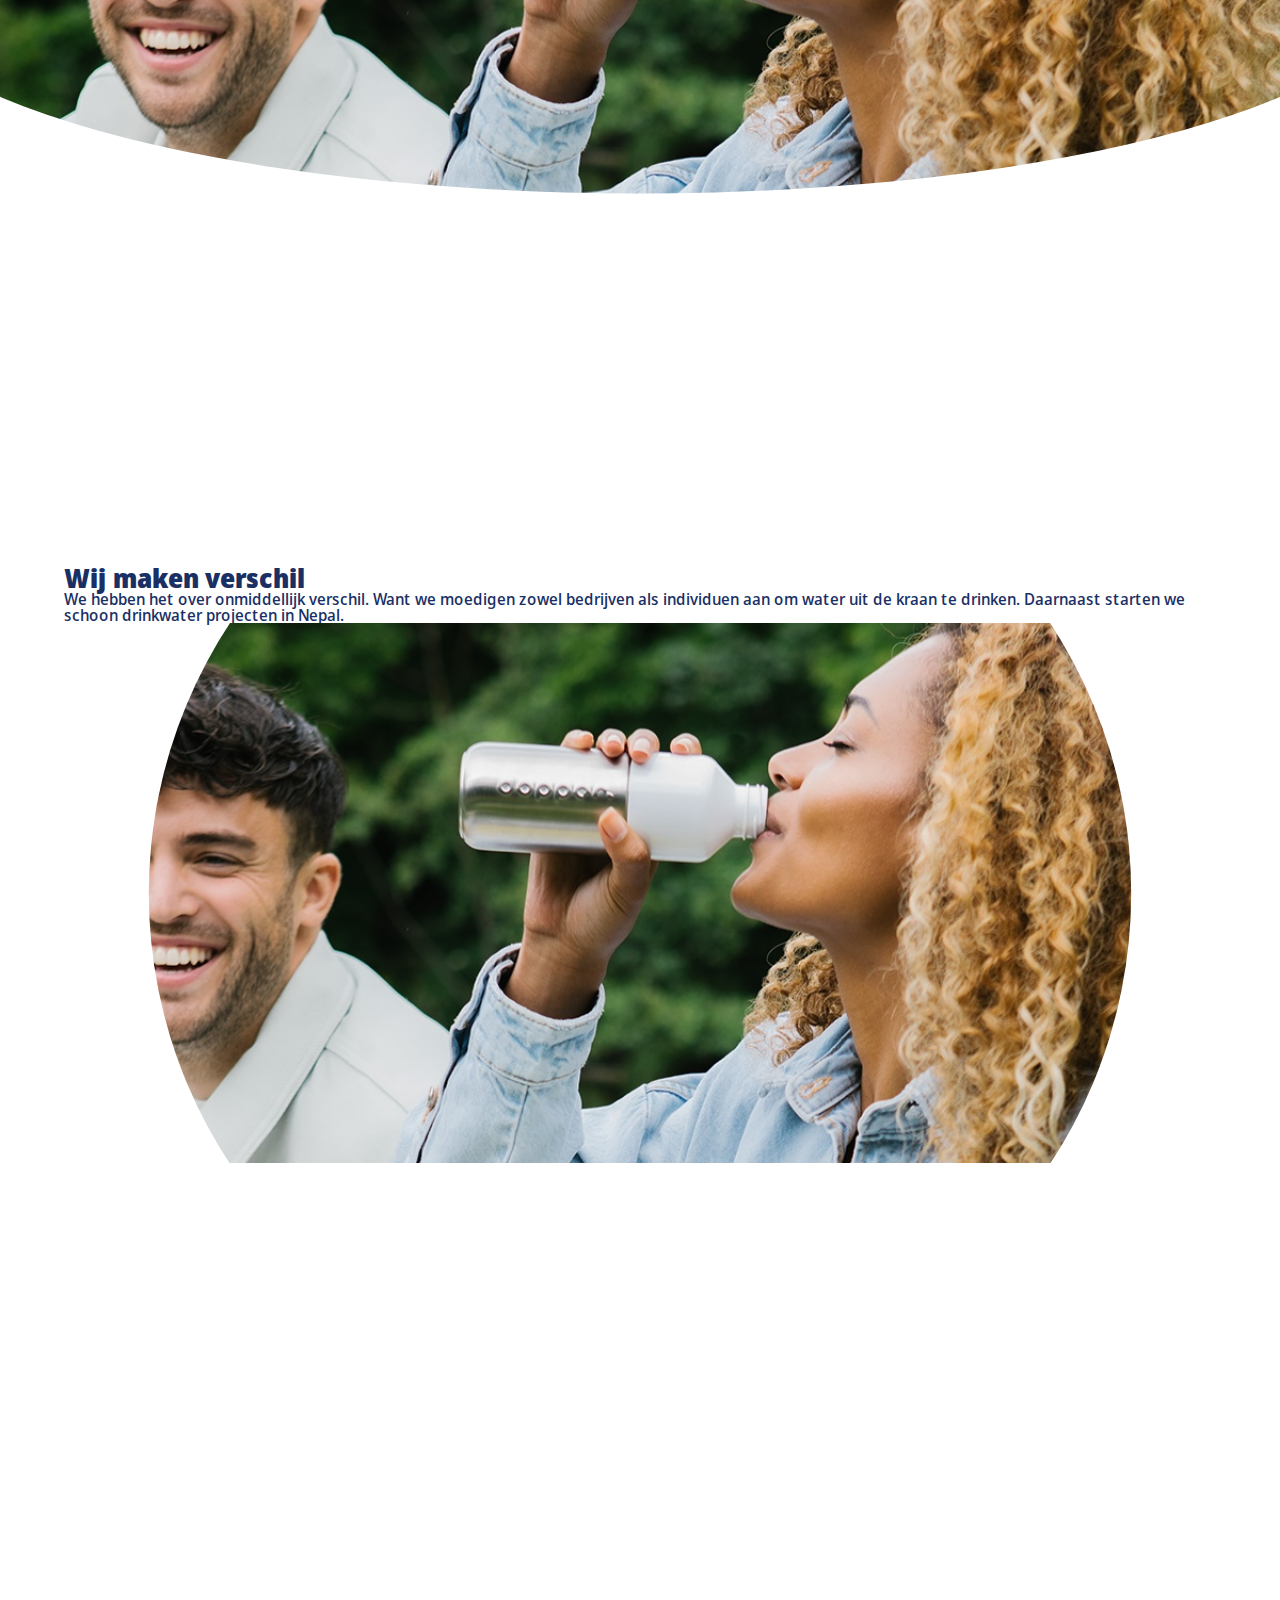
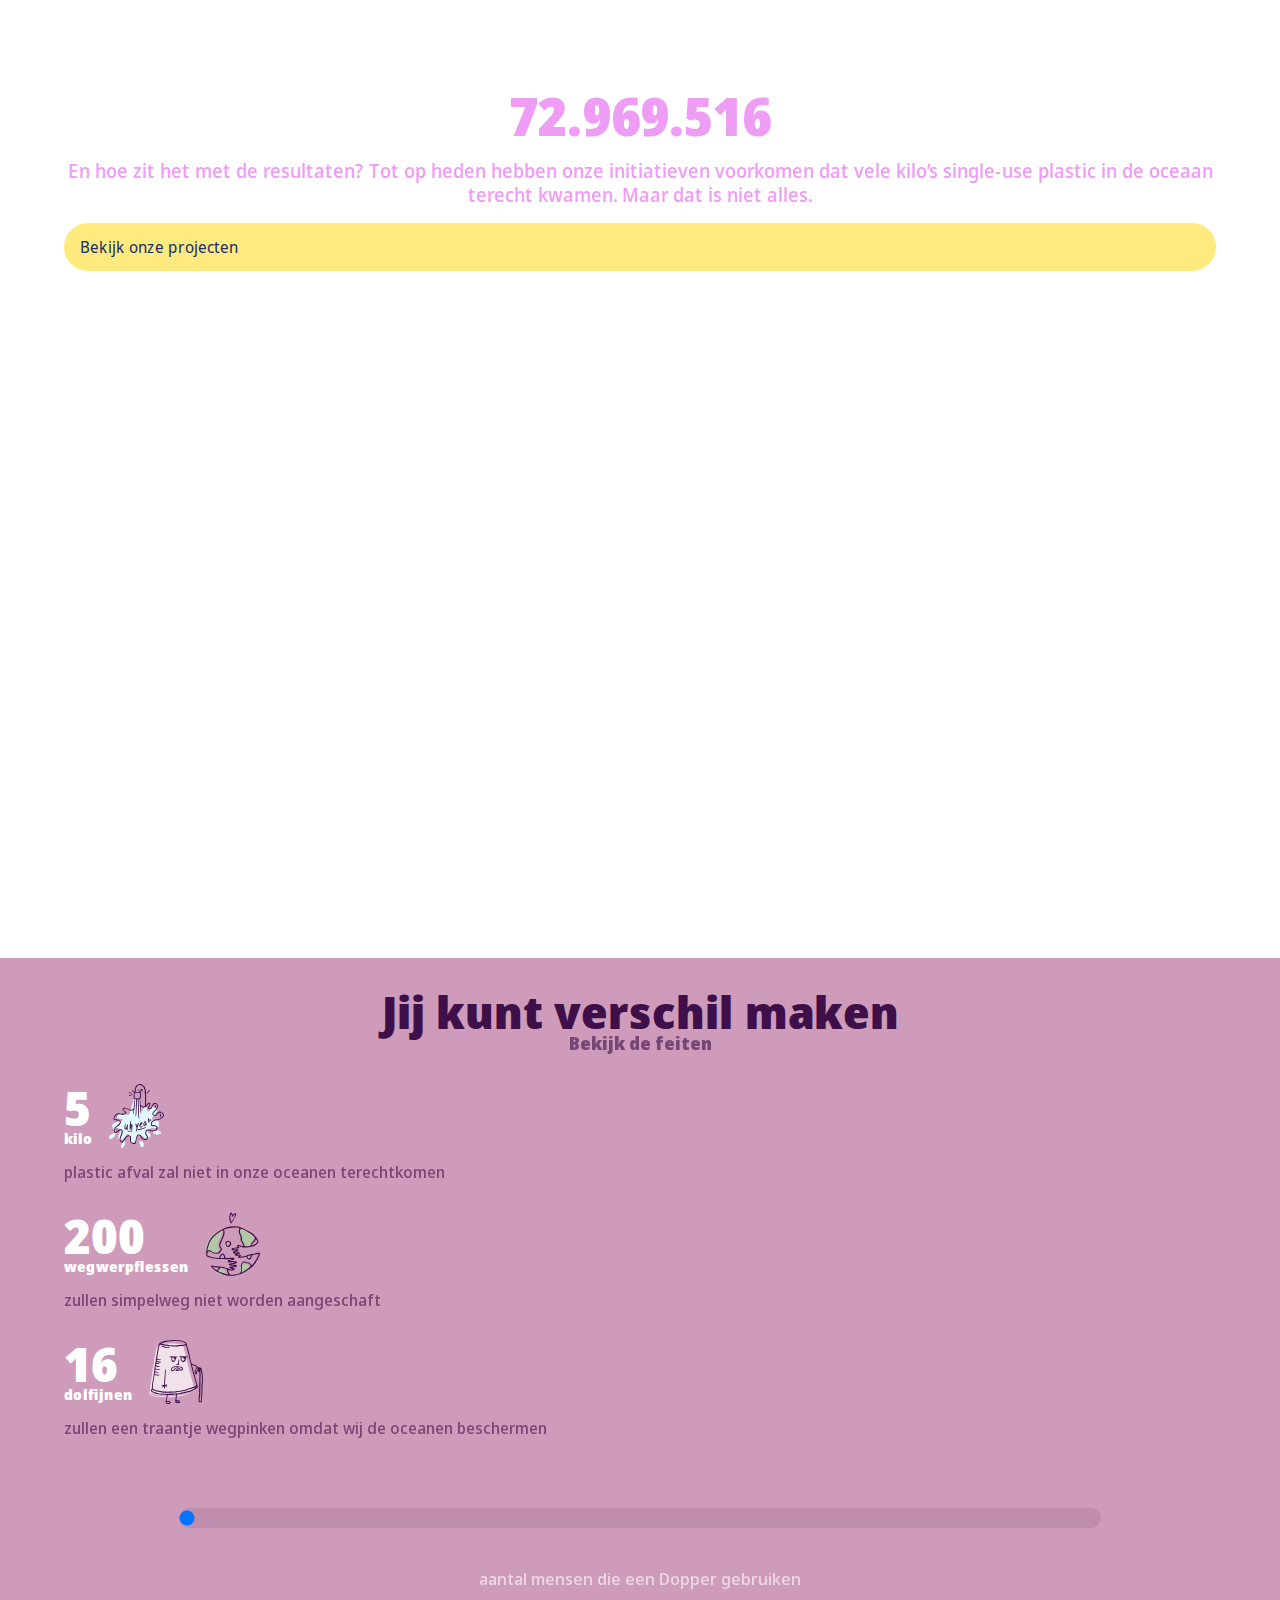
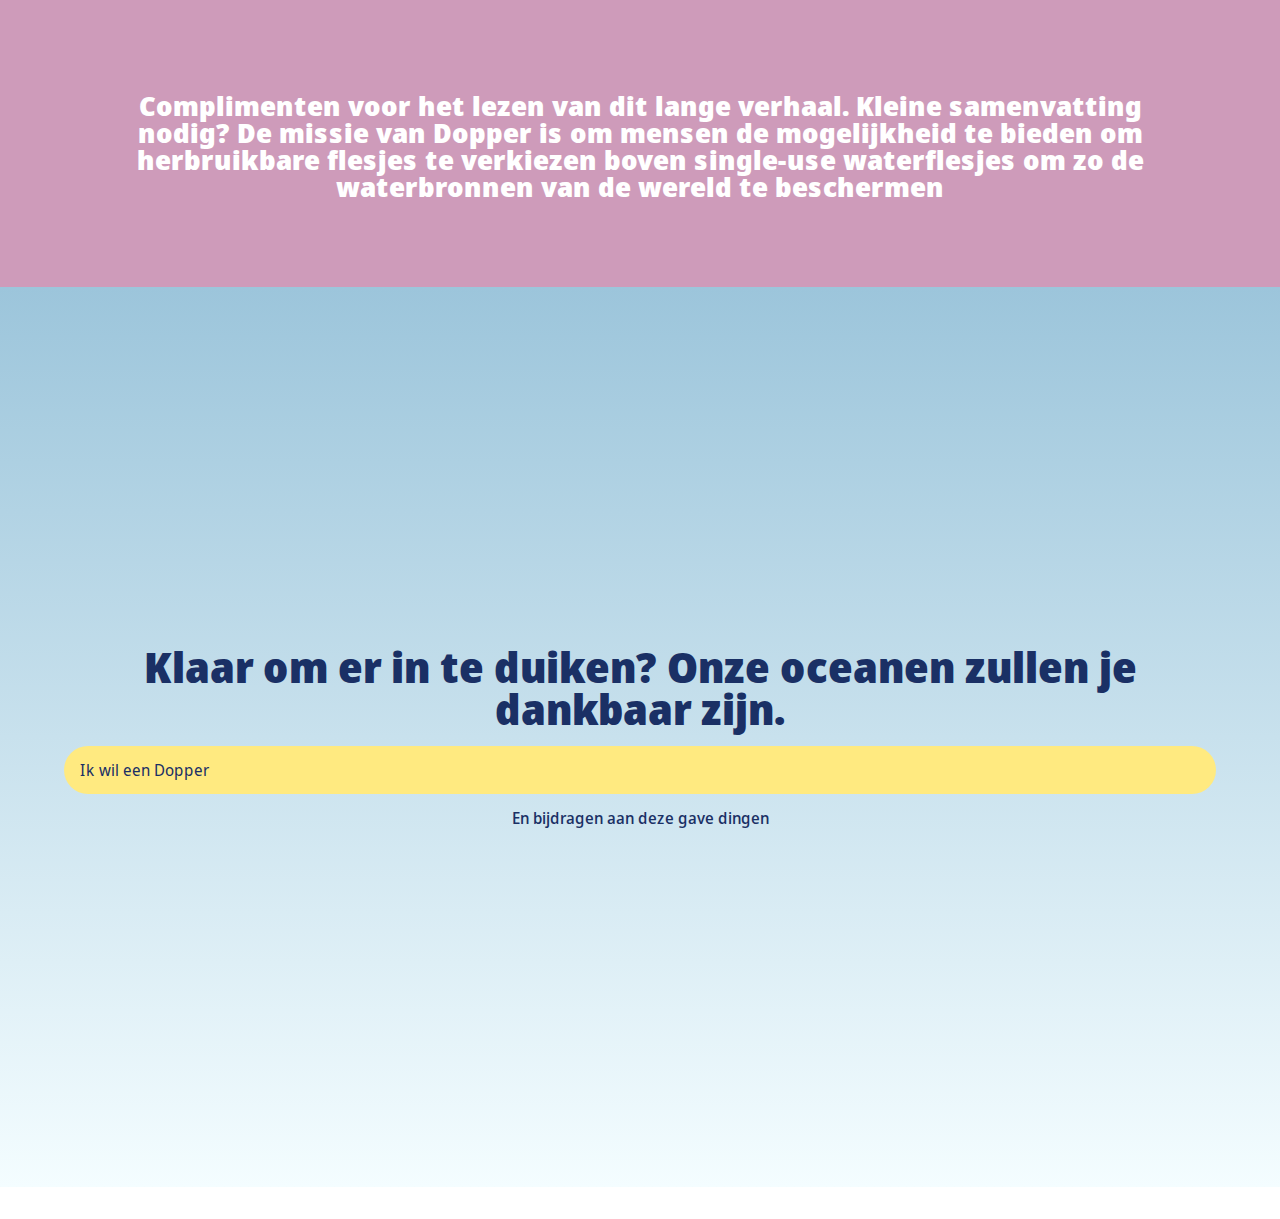
==== commit 98446bf9: "Add files via upload" ====
--- a/onzemissie.html
+++ b/onzemissie.html
@@ -12,7 +12,7 @@
 </head>
 
 <body>
-	<header>
+	<header class="missie">
 		<nav>
 			<a href="index.html"><svg xmlns="http://www.w3.org/2000/svg"><g fill="none" fill-rule="evenodd"><path d="M116.632 2.556c-4.97 0-9.016 3.97-9.016 8.848 0 .08.004.16.013.238h-.005v4.543h5.05v-4.51c.012-.09.018-.18.018-.271 0-2.133 1.766-3.868 3.94-3.868 1.56 0 2.975.904 3.606 2.304.084.182.187.348.305.499l4.291-2.605c-1.464-3.149-4.67-5.178-8.202-5.178" fill="currentcolor"/><path d="M125.238 10.43s-.789 3.956-.143 5.206c.647 1.25 2.183 1.747 3.4 1.057 1.219-.69 1.657-2.307 1.01-3.556-.646-1.25-4.267-2.707-4.267-2.707" fill="currentcolor"/><path d="M94.85 15.363c-.055-.01-.103-.022-.148-.03.05.008.099.02.148.03" fill="currentcolor"/><path d="M95.132 15.408a5.833 5.833 0 0 1-.43-.075c.14.034.285.06.43.075" fill="currentcolor"/><path d="M95.132 2.556c-4.985 0-9.04 4.011-9.04 8.945 0 4.875 4.008 8.889 8.937 8.943h1.841v-4.872a47.247 47.247 0 0 1-2.053-.143 3.835 3.835 0 0 1-.352-.042 1.686 1.686 0 0 1-.148-.024c-.028-.005-.055-.012-.083-.016a.094.094 0 0 0-.027-.008c-1.741-.41-3.06-1.98-3.06-3.839 0-2.175 1.787-4.004 3.985-3.944.886.023 1.608.258 2.248.694.887.602 1.475 1.54 1.475 2.657 0 1.51-1.075 2.766-2.507 3.076v.088c.42.005.987-.013 1.757-.013H103.795l.002-.001a8.83 8.83 0 0 0 .375-2.557c0-4.933-4.054-8.944-9.04-8.944" fill="currentcolor"/><path d="M94.967 15.376c-.089-.015-.178-.025-.265-.043.078.017.164.03.265.043M6.824 11.475c0-2.157 1.763-3.907 3.937-3.907 2.175 0 3.937 1.75 3.937 3.907s-1.762 3.908-3.937 3.908c-2.174 0-3.937-1.75-3.937-3.908m12.977-.001c0-.116-.004-.233-.008-.348V0h-5.108v3.392a9.044 9.044 0 0 0-3.923-.887c-4.993 0-9.04 4.016-9.04 8.969 0 4.954 4.047 8.97 9.04 8.97 4.992 0 9.04-4.016 9.04-8.97M27.48 11.536c0-2.151 1.761-3.896 3.936-3.896s3.939 1.745 3.939 3.896-1.764 3.897-3.939 3.897-3.937-1.745-3.937-3.897m12.985-.037c0-4.94-4.048-8.943-9.04-8.943-4.993 0-9.04 4.003-9.04 8.943 0 4.94 4.047 8.945 9.04 8.945 4.993 0 9.04-4.005 9.04-8.945M49.021 11.56a3.918 3.918 0 0 1 3.926-3.912 3.919 3.919 0 0 1 3.927 3.911c0 2.16-1.758 3.91-3.927 3.91a3.918 3.918 0 0 1-3.926-3.91zm.003 8.113a9.051 9.051 0 0 0 3.923.89c4.992 0 9.04-4.031 9.04-9.004 0-4.972-4.048-9.003-9.04-9.003-4.993 0-9.04 4.03-9.04 9.003 0 .11.004.219.008.328V23h5.11v-3.327zM70.542 11.56a3.92 3.92 0 0 1 3.928-3.912 3.919 3.919 0 0 1 3.927 3.911c0 2.16-1.758 3.91-3.927 3.91a3.92 3.92 0 0 1-3.928-3.91zm.007 8.113a9.044 9.044 0 0 0 3.921.89c4.993 0 9.04-4.031 9.04-9.004 0-4.972-4.047-9.003-9.04-9.003-4.992 0-9.04 4.03-9.04 9.003 0 .11.005.219.01.328V23h5.109v-3.327zM1.051 3.786h.168c.19 0 .354-.069.354-.245 0-.123-.093-.248-.354-.248-.076 0-.128.005-.168.01v.483zm0 .787H.82V3.151c.122-.017.237-.034.41-.034.222 0 .367.044.454.108.087.062.135.159.135.294 0 .187-.13.3-.285.345v.012c.127.023.215.135.244.345.034.222.07.307.092.352h-.243c-.036-.045-.07-.176-.1-.363-.034-.18-.126-.249-.312-.249h-.163v.612zm.244-1.818c-.576 0-1.044.48-1.044 1.076 0 .605.468 1.082 1.05 1.082.58.005 1.043-.477 1.043-1.077S1.88 2.756 1.3 2.756h-.006zm.006-.2c.713 0 1.282.568 1.282 1.276 0 .719-.57 1.28-1.288 1.28A1.281 1.281 0 0 1 0 3.831c0-.708.58-1.275 1.295-1.275h.006z" fill="currentcolor"/></g></svg></a>
 			<button>
@@ -22,7 +22,7 @@
 		</nav>
 		<nav>
 			<nav>
-				<button>nl <img src="images/algemeen/NL.svg" alt=""></button>
+				<button>nl <img src="images/algemeen/NL.svg" alt="Nederlandse vlag"></button>
 				<button>
 					<span></span>
 					<span></span>
@@ -72,7 +72,7 @@
 				<hr noshade> 
 
 				<a href="">
-					<img src="images/algemeen/GoogleMaps-Header-Water-Tap.avif" alt="">
+					<img src="images/algemeen/GoogleMaps-Header-Water-Tap.avif" alt="Persoon die met Google maps navigeert naar een watertappunt">
 					<h2>Vind een watertappunt</h2>
 					<p>Zoek naar 'water tap' en vind jouw dichtsbijzijnde watertappunt</p>
 				</a>
@@ -83,41 +83,43 @@
     <main class="missie">
         <section>
             <h1>Let's do our part for the oceans</h1>
-			<button>
-				<span></span>
-				<span></span>
-				<span></span>
-			</button>
+			<a href="#anchorlink">
+				<span></span>
+				<span></span>
+				<span></span>
+			</a>
         </section>
-		<section>
+		<section id="anchorlink">
 			<h2><span>Kristalhelder water.</span> in elke oceaan, uit elke kraan</h2>
 			<h2>Dat is wat we allemaal willen, <span>toch?</span></h2>
 			<h2><span>Slecht nieuws.</span> Single-use plastic vindt dat totaal niet interessant.</h2>
 		</section>
 		<section>
-			<section>
+			<article>	<!--article best, div kan ook nog, of/en een header die je niet kan zien-->
 				<h2>8 miljoen ton</h2>
 				<p>Elk jaar belandt er 8 miljoen ton plastic afval in onze oceanen. Dit plastic wordt niet afgebroken. Nooit. Het valt gewoon uiteen in kleinere stukjes</p>
-			</section>
-			<section>
+			</article>
+			<article>
 				<h2>Elke minuut</h2>
 				<p>Komt er een gigantische hoeveelheid plastic afval in onze oceanen terecht</p>
-			</section>
-			<section>
+			</article>
+			<article>
 				<h2>1 miljoen</h2>
 				<p>En in dezelfde minuut worden 1 miljoen single-use plastic flesjes verkocht.</p>
-			</section>
-		</section>
-		<section>
-			<img src="" alt="">
-			<section>
-				<img src="" alt="">
+			</article>
+		</section>
+		<section>
+			<img src="images/missie/presenteren.jpg" alt="Een man die aan het presenteren is">
+			<div>
 				<h2>Toeval? Wij denken van niet. Dus besloten we actie te ondernemen.</h2>
 				<a href="">Bekijk hoe het allemaal begon</a>
-			</section>
+			</div>
 		</section>
 		<section>
 			<h2>Maak kennis met de herbruikbare fles die single-use waterflesjes overbodig maakt.</h2>
+			<div>
+				<img id="dopper" src="images/missie/1106_-_dopper_insulated_-_glacier_grey_-_580ml_-_full_bottle_1_.png" alt="Een Dopper fles">
+			</div>
 			<section>
 				<h2>De oceaanredder</h2>
 				<p>Met een Dopper heb je geen excuus om single-use waterflesjes te kopen. En had je al gezien dat het een fles en een bekertje in één is? Fantastisch.</p>
@@ -135,33 +137,32 @@
 			</section>
 		</section>
 		<section>
-			<img src="" alt="">
-			<h2>Onze flessen met een missie zijn verkrijgbaar in verschillende materialen, kleuren en modellen. 
-				Dus welke stijl je ook hebt en hoe je je water ook drinkt, er is een Dopper die bij je past!</h2>
-			<img src="" alt="">
-			<a href="">Maak kennis met onze flessen en bespaar plastic</a>
-		</section>
-		<section>
-			<section>
+			<img src="images/missie/Our-Mission-Big-Image-3.avif" alt="Een persoon met een Dopper in de hand die door de duinen rent">
+			<div>
+				<h2>Onze flessen met een missie zijn verkrijgbaar in verschillende materialen, kleuren en modellen. 
+					Dus welke stijl je ook hebt en hoe je je water ook drinkt, er is een Dopper die bij je past! <svg xmlns="http://www.w3.org/2000/svg" width="33" height="79"><g transform="rotate(8 30.238 21.403)" fill="none" fill-rule="evenodd"><path d="M19.848 58.874c-.098.13-.235.218-.42.2-.056-.026-.13-.04-.17-.083-.555-.587-1.11-1.176-1.26-2-.039-.207.009-.374.211-.482a2.893 2.893 0 0 1 1.41-.367.474.474 0 0 1 .46.3c.357.848.349 1.667-.23 2.432m-1.775-3.631c-.082.023-.212.046-.228-.093-.006-.046.047-.127.093-.147.722-.306 1.447-.607 2.174-.9.086-.035.193-.022.264-.029.197.08.247.23.286.387.083.346-.019.535-.347.525a7.361 7.361 0 0 0-2.242.257m10.128.506a253.638 253.638 0 0 0-.872 5.782 84.441 84.441 0 0 0-.422 3.32c-.04.404-.21.64-.649.71-1.936.314-3.78.945-5.627 1.563-1.7.57-3.46.856-5.236 1.067-.756.09-1.515.155-2.272.232-.362.037-.595-.105-.834-.386-.69-.81-1.081-1.762-1.44-2.72a259.764 259.764 0 0 1-2.33-6.525 17.233 17.233 0 0 1-.577-2.229 23.961 23.961 0 0 0-1.02-3.603c-.387-1.058-.66-2.143-.911-3.233a75.097 75.097 0 0 1-1.502-9.083 154.204 154.204 0 0 1-.287-3.053c-.06-.735-.007-1.468.104-2.197.019-.126.037-.253.072-.376.074-.264.309-.356.53-.208.108.073.223.145.307.24.62.707 1.209 1.424 1.617 2.285.469.988.903 1.988 1.329 2.993a11.9 11.9 0 0 1 .698 2.197c.453 2.162.888 4.326 1.337 6.488.123.595.257 1.188.41 1.776.24.931.446 1.867.533 2.824.041.447.13.884.284 1.311.11.3.203.61.262.923.22 1.17.672 2.273 1.036 3.4.348 1.083 1.658 1.643 2.74 1.225.321-.123.565-.332.708-.637.122-.263.23-.532.349-.795.246-.546.388-.57.825-.106.332.355.635.737.961 1.098.534.59 1.264.694 1.96.293.597-.344 1.007-.895 1.377-1.877.359-.814.503-1.73.595-2.654.06-.607.028-1.204-.201-1.793-.211-.544-.131-.709.353-1.061.29-.212.6-.399.9-.598.164-.108.336-.208.486-.332.277-.225.365-.54.235-.763-.17-.294-.637-.487-.94-.334-.528.266-1.054.545-1.541.873-1.27.853-2.74 1.268-4.149 1.82a.465.465 0 0 1-.193.032c-.063-.004-.144-.018-.18-.057-.032-.036-.038-.128-.012-.171.082-.137.176-.27.282-.392.392-.45.584-.997.805-1.532a1.236 1.236 0 0 0-.029-1.023c-.066-.147-.153-.284-.214-.432-.08-.196-.048-.379.128-.517.487-.386.959-.785 1.673-.691.414.054.77-.114 1.065-.414.332-.339.77-.487 1.238-.558.59-.09 1.18-.168 1.779-.125.594.04 1.19.069 1.784.11 1.212.087 2.099.73 2.823 1.605.294.354.431.799.386 1.262-.163 1.684-.258 3.38-.533 5.046m-1.878 13.892c-.144.814-.28 1.637-.235 2.473.014.27-.229.377-.479.207-.268-.184-.52-.392-.772-.599-.15-.124-.28-.27-.429-.397a1.495 1.495 0 0 0-.604-.317c-.523-.134-.922.237-.784.755.092.347.294.638.58.872.458.374.95.689 1.484.951.998.49 1.076.665.885 1.733-.085.475-.185.537-.626.566-.807.055-1.008.43-.674 1.15.123.268.296.494.525.689.146.125.268.278.386.43.032.04.028.125.01.182-.03.1-.133.173-.224.137-.492-.2-.969-.097-1.453.029-.223.057-.456.075-.685.113-.515.085-.982 0-1.393-.336a7.767 7.767 0 0 0-.72-.51 1.52 1.52 0 0 0-.441-.207c-.64-.156-1.117.316-.953.938.032.12.121.225.172.341a.227.227 0 0 1-.13.318 3.28 3.28 0 0 1-.758.213c-.885.11-1.774.193-2.661.289-.297.033-.523-.07-.653-.329a5.583 5.583 0 0 1-.304-.706c-.11-.324-.008-.492.344-.523.338-.029.654-.085.932-.28.247-.172.26-.498-.002-.633-.35-.18-.706-.36-1.082-.474-.777-.235-1.195-.708-1.349-1.487-.178-.908-.451-1.799-.681-2.698a3.314 3.314 0 0 1-.072-.376c-.033-.248.116-.37.35-.278.49.193.975.395 1.464.59.183.074.37.142.556.207.313.11.581.028.82-.183.231-.203.26-.474.04-.664a2.466 2.466 0 0 0-.562-.387 9.24 9.24 0 0 1-1.75-1.083 3.904 3.904 0 0 0-.499-.312c-.13-.073-.275-.124-.427-.19.197-.206.407-.208.599-.233 1.015-.13 2.034-.24 3.049-.38.389-.054.685.045 1.008.265.672.46 1.382.873 2.09 1.283.223.13.486.204.74.27.305.08.588-.22.508-.518-.112-.42-.39-.736-.712-1.016-.196-.17-.425-.303-.633-.462-.287-.22-.252-.406.12-.528.717-.237 1.442-.456 2.198-.693.268.482.59.877.997 1.205.288.233.603.395.976.436.13.013.266.01.394-.012.404-.072.581-.49.332-.803-.161-.202-.36-.375-.537-.564-.155-.164-.314-.327-.456-.502-.1-.124-.024-.33.14-.39.495-.18.997-.326 1.52-.313.05.079.083.134.12.185.568.79.564 1.646.401 2.556M11.352 44.756c.383-.736.66-1.015 1.353-.214.625.722.941 1.597 1.169 2.502.163.649.335 1.296.507 1.943.04.154.057.338.155.45.457.516.33.87-.156 1.346-.59.577-1.186 1.202-1.408 2.04-.022.082-.107.172-.222.108-.046-.026-.094-.1-.091-.149.063-1.036-.291-1.995-.537-2.981-.331-1.33-.549-2.685-.82-4.029-.071-.35-.068-.695.05-1.016m3.601 14.264c-.01.016-.078.162-.182.28-.1.114-.262.098-.335-.016-.314-.49-.451-1.04-.527-1.603-.022-.167.205-.35.396-.354.319-.008.568.107.731.386.234.4.157.79-.083 1.307m-1.48-3.173c-.154-.05-.206-.236-.206-.236.02-.287.104-.342.203-.35.13-.012.265-.007.395.012.425.06.848.128 1.272.196.246.04.38.27.279.502-.033.075-.134.182-.198.177a6.727 6.727 0 0 1-1.744-.301m1.67-3.976c.306-.499.709-.92 1.232-1.216.071-.04.206-.044.273-.004.063.037.116.157.105.234-.034.282-.096.562-.129.733-.212.458-.392.812-.794.955-.328.117-.745.44-1.003.185-.311-.308.145-.61.316-.887m.482-5.817c.444-.254.434-.697.479-1.097.079-.705.32-1.367.52-2.04.046-.153.111-.302.186-.444.242-.46.425-.537.96-.418.097.02.192.047.289.071.426.112.54.45.59.805.06.41.078.824.113 1.236.072.827.138 1.653.216 2.48.04.424-.109.718-.499.953-.53.32-1.02.704-1.53 1.057a3.582 3.582 0 0 1-.42.25c-.213.108-.413.046-.472-.174-.18-.68-.341-1.364-.507-2.047a1.387 1.387 0 0 1-.04-.283c-.005-.128-.008-.277.115-.349m5.865-.243c.13-1.083.13-2.17.096-3.255-.097-3.085.334-6.116.938-9.131.195-.972.397-1.943.704-2.842.078-.19.131-.343.205-.484.024-.046.104-.083.16-.087.055-.004.144.028.163.068.083.172.161.35.212.533.293 1.056.393 2.14.396 3.226.003 1.212-.072 2.424-.104 3.636-.05 1.851-.088 3.703-.137 5.553-.024.926-.057 1.851-.094 2.776-.02.48-.098.572-.558.63-.525.065-1.052.112-1.58.158-.277.024-.413-.11-.422-.4a2.56 2.56 0 0 1 .02-.381m4.97.905c-.811-.167-.803-.181-.888-1.001-.053-.517.06-1.019.077-1.527.03-.927.012-1.858.117-2.776.217-1.91.17-3.828.31-5.738.086-1.184-.053-2.361-.036-3.54.01-.751-.151-1.458-.39-2.16-.202-.598-.636-1.041-1.081-1.47-.21-.201-.494-.318-.79-.387-.567-.134-.974.019-1.26.504-.13.222-.223.464-.324.7-.667 1.544-.982 3.18-1.322 4.807a37.04 37.04 0 0 0-.752 6.562c-.026.895-.256.807-.882.48a6.065 6.065 0 0 0-1.897-.424c-.9-.046-1.52.332-1.848 1.15-.178.444-.293.912-.435 1.371-.094.305-.176.614-.285.915-.036.096-.172.108-.25.043a3.988 3.988 0 0 1-.416-.409c-.778-.875-1.714-1.27-2.915-.942-.354.096-.473.018-.557-.349-.402-1.76-1.25-3.365-1.865-5.051a5.724 5.724 0 0 0-.999-1.757L6.64 34.386c-.363-.429-.794-.766-1.343-.951-.395-.134-.785-.138-1.148.077-.584.344-1.024.782-1.128 1.485-.156 1.046-.279 2.088-.16 3.147.404 3.588.776 7.18 1.463 10.732.273 1.414.571 2.82 1 4.199.56 1.803 1.198 3.586 1.614 5.429.092.405.208.808.347 1.2.83 2.325 1.662 4.65 2.514 6.968.198.54.425 1.085.74 1.567.36.554.586 1.14.738 1.764.507 2.082.985 4.172 1.587 6.232a43.038 43.038 0 0 0 1.045 3.09c.134.356.356.682.536 1.022.146.276.395.425.686.519.35.113.713.159 1.076.08.812-.178 1.64-.196 2.463-.283a12.18 12.18 0 0 0 1.85-.338c1.607-.424 3.228-.665 4.897-.507.427.04.856.066 1.284.089.408.022.632-.142.663-.541.05-.637.051-1.277.089-1.914.132-2.231.158-4.47.513-6.685.197-1.232.376-2.465.438-3.71.07-1.433.262-2.854.28-4.294.02-1.758.332-3.503.689-5.219.465-2.233.559-4.498.84-6.747.095-.765-.133-1.457-.596-2.075-.788-1.05-1.83-1.736-3.155-2.006M2.764 27.912c-.044.017-.136-.005-.163-.041-.236-.306-.477-.61-.59-.983-.291-.948-.416-1.922-.467-2.907-.004-.059.026-.12.04-.18.063-.084.142-.14.243-.07.252.17.397.425.496.693.132.357.25.723.321 1.096.113.591.189 1.19.266 1.786.02.155-.004.316-.027.47-.008.052-.067.116-.12.136m.6 4.242c.213-.058.34-.224.3-.436-.093-.495.093-.933.22-1.397.235-.863.396-1.746.288-2.653-.053-.443-.056-.892-.078-1.338a7.612 7.612 0 0 0-.485-2.341c-.282-.742-.733-1.357-1.623-1.76-.508-.244-1.072-.126-1.227.758a5.501 5.501 0 0 0-.076.953c.006 1.288.215 2.548.68 3.757.46 1.198.93 2.393 1.229 3.641.052.214.15.425.26.617a.433.433 0 0 0 .513.2m17.38 41.26c-.254-.095-.52-.07-.778 0-.415.113-.582.594-.315.917.08.098.178.198.291.253.793.391 1.511.913 2.56 1.32.029.006.283.07.542.11.228.034.455.037.675-.074.299-.15.372-.482.138-.708a1.607 1.607 0 0 0-.226-.185c-.627-.41-1.245-.835-1.89-1.219-.305-.18-.658-.29-.996-.414m-1.621 2.554c-.523-.027-.945-.243-1.34-.541-.493-.37-1.04-.345-1.598-.196-.295.078-.406.271-.377.581.017.197.076.367.251.493.292.209.586.41.934.526.74.3 1.485.196 2.224.012a.486.486 0 0 0 .388-.493c.001-.194-.164-.365-.482-.382m2.268-60.317c.03-.163.096-.315.279-.36.177-.043.331.049.44.167.172.19.357.386.468.61.257.519.503 1.044.616 1.615.35 1.76.48 3.543.526 5.332a1.92 1.92 0 0 1-.065.47c-.011.05-.089.083-.136.125-.054-.036-.133-.059-.156-.107-.097-.201-.196-.405-.26-.618-.504-1.654-.997-3.31-1.497-4.966-.186-.617-.298-1.243-.264-1.888.006-.128.026-.255.049-.38m-.129 5.02c.446 1.368.946 2.72 1.426 4.078.064.18.14.358.237.524.217.373.537.396.765.05.762-1.152 1.241-2.386 1.14-3.784-.054-.763-.085-1.529-.16-2.29-.084-.857-.19-1.713-.458-2.54-.227-.706-.53-1.38-1.001-1.965-.79-.983-2.123-.816-2.608.317-.167.39-.255.953-.224 1.5.082 1.412.446 2.772.883 4.11m9.143-6.633c-.277 1.315-.787 2.56-1.228 3.826-.084.242-.203.472-.28.714-.207.648-.698 1.063-1.237 1.44-.112.079-.293-.01-.286-.143.024-.475.008-.96.097-1.424.203-1.062.357-2.138.802-3.173.32-.85.839-1.623 1.403-2.37.115-.15.27-.275.418-.4.095-.08.283-.008.315.114.122.472.097.94-.004 1.416m1.268-1.349a2.215 2.215 0 0 0-.24-.923c-.176-.34-.426-.462-.814-.394-.433.077-.798.281-1.137.552-.917.73-1.55 1.642-1.983 2.704-.587 1.436-.87 2.944-1.163 4.449a5.135 5.135 0 0 0 .025 2.188 2.643 2.643 0 0 1-.092 1.508c-.084.242-.154.49-.2.74-.013.071.055.191.123.233.068.043.205.054.273.015.138-.078.275-.181.37-.305.493-.64.99-1.278 1.265-2.047.163-.46.405-.863.834-1.157.328-.225.538-.556.697-.917.323-.734.656-1.464.985-2.197l-.037-.014c.268-.722.551-1.438.8-2.166.252-.735.33-1.497.294-2.269M24.64 8.334c.136-1.264.185-2.536.432-3.79.1-.505.278-.981.429-1.414.248-.436.34-.89.664-1.228.11-.114.345-.081.422.056.202.354.244.737.121 1.11-.194.592-.15 1.193-.168 1.797-.062 1.941-.163 3.88-.608 5.784-.059.25-.115.499-.27.71a.219.219 0 0 1-.163.073c-.056-.003-.145-.044-.16-.086-.32-.982-.82-1.891-.7-3.012m.04 5.884c.12.362.335.523.53.454.252-.09.33-.295.346-.531.011-.159.004-.32.017-.478a2.11 2.11 0 0 1 .264-.911c1.23-2.13 1.527-4.467 1.563-6.846.017-1.082-.083-2.167-.146-3.25a6.98 6.98 0 0 0-.143-1.138c-.11-.485-.507-.647-.99-.452-.22.09-.39.24-.545.406a6.999 6.999 0 0 0-1.26 1.84c-.168.681-.356 1.36-.5 2.045-.5 2.365-.247 4.703.315 7.023.15.62.348 1.23.548 1.838" fill="currentcolor"/></g></svg></h2>
+				<a href="">Maak kennis met onze flessen en bespaar plastic</a>
+			</div>
+		</section>
+		<section>
 				<h2>Onze flessen maken het verschil</h2>
 				<p>Elke fles levert een bijdrage aan onze projecten. Wat we allemaal doen? Lees verder.</p>
-			</section>
-			<section>
-				<h2>Wij inspireren</h2>
+			<section>
+				<h3>Wij inspireren</h3>
 				<p>Onze wereldwijde campagnes verspreiden de boodschap plastic vervuiling te stoppen en uit de kraan te drinken. 
 					En we creëren, stap voor stap, een beweging van changemakers.</p>
-				<img src="" alt="">
-			</section>
-			<section>
-				<h2>We leiden op</h2>
+				<img src="images/missie/4756-Dopper-Steel-350ml-Social-Post-1200x638-3.jpg" alt="Een persoon die uit een dopper fles drinkt">
+			</section>
+			<section>
+				<h3>We leiden op</h3>
 				<p>We bieden educatieve programma’s en we financieren onderzoeken om mensen de noodzaak voor verandering in te laten zien.</p>
-				<img src="" alt="">
-			</section>
-			<section>
-				<h2>Wij maken verschil</h2>
+				<img src="images/missie/4756-Dopper-Steel-350ml-Social-Post-1200x638-3.jpg" alt="Een persoon die uit een dopper fles drinkt">
+			</section>
+			<section>
+				<h3>Wij maken verschil</h3>
 				<p>We hebben het over onmiddellijk verschil. Want we moedigen zowel bedrijven als individuen aan om water uit de kraan te drinken. 
 					Daarnaast starten we schoon drinkwater projecten in Nepal.</p>
-				<img src="" alt="">
+				<img src="images/missie/4756-Dopper-Steel-350ml-Social-Post-1200x638-3.jpg" alt="Een persoon die uit een dopper fles drinkt">
 			</section>
 		</section>
 		<section>
@@ -171,38 +172,34 @@
 			<a href="">Bekijk onze projecten</a>
 		</section>
 		<section>
-			<section>
-				<h2>Jij kunt het verschil maken</h2>
+				<h2>Jij kunt verschil maken</h2>
 				<p>Bekijk de feiten</p>
-			</section>
-			<section>
-				<h2>5</h2>
-				<h3>kilo</h3>
-				<img src="" alt="">
+			<section>
+				<h2>5<span>kilo</span></h2>
+				<img src="images/missie/faucet.svg" alt="">
 				<p>plastic afval zal niet in onze oceanen terechtkomen</p>
 			</section>
 			<section>
-				<h2>200</h2>
-				<h3>wegwerpflessen</h3>
-				<img src="" alt="">
+				<h2>200<span>wegwerpflessen</span></h2>
+				<img src="images/missie/globe.svg" alt="Een getekend plaatje van een aardbol die zichzelf een knuffel geeft">
 				<p>zullen simpelweg niet worden aangeschaft</p>
 			</section>
 			<section>
-				<h2>16</h2>
-				<h3>dolfijnen</h3>
-				<img src="" alt="">
+				<h2>16<span>dolfijnen</span></h2>
+				<img src="images/missie/cup.svg" alt="Een getekend plaatje van een beker op zijn kop met benen, armen, een wandelstok en een boze gezichtsuitdrukking">
 				<p>zullen een traantje wegpinken omdat wij de oceanen beschermen</p>
 			</section>
-			<section>
-				<input type="range">
+			<div>
+				<input type="range" min="1" max="20" value="1">
 				<p>aantal mensen die een Dopper gebruiken</p>
-			</section>
-			<section>
-				<img src="" alt=""> <!-- gif -->
-				<h2>Complimenten voor het lezen van dit lange verhaal. Kleine samenvatting nodig? 
+			</div>
+			<article>
+				<h2></h2>  <!-- niet zichbaar, wel scr reader-->
+				<img src="" alt=""> <!-- gif achtig iets -->
+				<p>Complimenten voor het lezen van dit lange verhaal. Kleine samenvatting nodig? 
 					De missie van Dopper is om mensen de mogelijkheid te bieden om herbruikbare flesjes te verkiezen boven single-use waterflesjes
-					 om zo de waterbronnen van de wereld te beschermen</h2>
-			</section>
+					 om zo de waterbronnen van de wereld te beschermen</p>
+			</article>
 		</section>
 		<section>
 			<h2>Klaar om er in te duiken? Onze oceanen zullen je dankbaar zijn.</h2>
@@ -217,6 +214,6 @@
 
     </footer>
 
-	<script defer src="scripts/script2.js"></script>
+	<script defer src="scripts/script.js"></script>
 </body>
 </html>--- a/styles/style.css
+++ b/styles/style.css
@@ -75,582 +75,16 @@
 
 	--font-weight_text: 500;
 	--font-weight_header: 900;
-
-	--font-size_text: ;
-	--font-line_height: ;
+	
+	--font-line_height: 1.25em;
 
 	/* misschien hierbij ook margins toevoegen */
 }
 
 
-
-
-/****************/
-/* JOUW STYLING */
-/****************/
-
-/* algemeen */
-html * {
-	font-family: 'Noto Sans Display', sans-serif;
-}
-
-a {
-	text-decoration: none;
-	color: var(--color-primary);
-}
-
-
-/* nav */
-header > nav:first-of-type {
-	display: flex;
-	justify-content: space-around;
-	gap: 5em;
-	align-items: center;
-	height: 3.5em;
-	background: var(--color-secondary);
-	transition: 0.1s;
-	position: fixed;
-	width: 100%;
-	border-bottom: 1px solid rgba(255, 255, 255, 0.3);
-	z-index: 10;
-}
-
-header > nav:first-of-type.top {
-	background: transparent;
-	transition: 0.1s;
-}
-
-header > nav:first-of-type a {
-	max-height: 100%;
-}
-
-header > nav:first-of-type a svg {
-	width: 10em;
-	max-height: 1.5em;
-}
-
-header > nav:first-of-type a svg.top {
-	color: var(--color-secondary);
-}
-
-header > nav:first-of-type button {
-	display: grid;
-	place-items: center;
-	border-radius: 50%;
-	background-color: var(--color-primary);
-	width: 32px;
-	height: 32px;
-	border: none;
-}
-
-header > nav:first-of-type button.top {
-	background-color: var(--color-secondary);
-}
-
-header > nav:first-of-type button span {
-	width: 1.1em;
-	height: 0.15em;
-	background-color: var(--color-secondary);
-	border-radius: 0.1em;
-}
-
-header > nav:first-of-type button.top span {
-	background-color: var(--color-primary)
-}
-
-header > nav:first-of-type button span:nth-of-type(1) {
-	transform: translateY(0.4em);
-}
-
-header > nav:first-of-type button span:nth-of-type(2) {
-	transform: translateY(-0.4em);
-}
-
-
-/* nav uitgeklapt */
-header > nav:nth-of-type(2) > nav {
-	display: flex;
-	justify-content: space-around;
-	gap: 10em;
-	align-items: center;
-	height: 3.5em;
-	border-bottom: 1px solid rgba(0, 0, 0, 0.1);
-}
-
-header > nav:nth-of-type(2) {
-	position: fixed;
-	background-color: var(--color-secondary);
-	top: 0;
-	bottom: 0;
-	right: 0;
-	left: 0;
-	transform: translateX(100%);
-	transition: 0.35s;
-	z-index: 15;
-}
-
-header > nav:nth-of-type(2) button:first-of-type {
-	background: none;
-	border: none;
-	display: flex;
-	align-items: center;
-	gap: 0.5em;
-	font-weight: var(--font-weight_text);
-	font-size: 0.8em;
-	color: var(--color-primary);
-	position: absolute;
-	left: 5%;
-}
-
-header > nav:nth-of-type(2) button:first-of-type img {
-	height: 1.4em; 
-}
-
-header > nav:nth-of-type(2) button:last-of-type {
-	display: grid;
-	place-items: center;
-	border-radius: 50%;
-	background-color: var(--color-secondary);
-	width: 32px;
-	height: 32px;
-	border: none;
-	position: absolute;
-	right: 5%;
-}
-
-header > nav:nth-of-type(2) button:last-of-type span {
-	width: 1.4em;
-	height: 0.2em;
-	background-color: var(--color-primary);
-	border-radius: 0.1em;
-}
-
-header > nav:nth-of-type(2) button:last-of-type span:nth-of-type(1) {
-	transform: translate(0.8em, 0em);
-	rotate: 45deg;
-}
-
-header > nav:nth-of-type(2) button:last-of-type span:nth-of-type(2) {
-	transform: translate(0.8em, 0em);
-	rotate: -45deg;
-}
-
-header> nav:nth-of-type(2).nav_expended {
-	transform: translateX(0%);
-}
-
-header > nav:nth-of-type(2) ul {
-	display: flex;
-	margin: 2em 10%; 
-	flex-direction: column;
-}
-
-header > nav:nth-of-type(2) ul li:first-of-type {
-	padding: 0.8em 0;
-}
-
-header > nav:nth-of-type(2) ul li:first-of-type a {
-	font-size: 1.75em;
-	font-weight: var(--font-weight_header);
-}
-
-header > nav:nth-of-type(2) ul li details {
-	display: flex;
-	flex-direction: column;
-}
-
-header > nav:nth-of-type(2) ul li details summary {
-	color: var(--color-primary);
-	user-select: none;
-	list-style: none;
-	font-size: 1.75em;
-	font-weight: var(--font-weight_header);
-	padding: 0.5em 0;
-}
-
-header > nav:nth-of-type(2) ul li details a {
-	padding: 1em 0;
-}
-
-header > nav:nth-of-type(2) ul hr {
-	margin: 2em 0;
-	color: #a1d9dd;
-	height: 1px;
-	max-width: 65%;
-	opacity: 0.7;
-}
-
-header > nav:nth-of-type(2) ul > a {
-	display: grid;
-	grid-template: 6em auto auto / auto; 
-}
-
-header > nav:nth-of-type(2) ul > a img {
-	object-fit: cover;
-	width: 100%;
-	height: 100%;
-}
-
-header > nav:nth-of-type(2) ul > a h2 {
-	font-size: 1.75em;
-	font-weight: var(--font-weight_header); 
-	margin-top: 0.5em;
-}
-
-header > nav:nth-of-type(2) ul > a p {
-	margin-top: 1em;
-}
-
-
-/****************/
-/* 	   home 	*/
-/****************/
-
-/* 1ste sectie 1 */
-main.home > section:first-of-type {
-	position: relative;
-	z-index: 5;
-	overflow-x: hidden;
-}
-
-main.home > section:first-of-type img {
-	object-fit: cover;
-	object-position: -3em 0;
-	width: 130%;
-}
-
-main.home > section:first-of-type h1 {
-	position: absolute;
-	transform: translate(0, -7.5em);
-	font-size: 1.8em;
-	color: var(--color-secondary);
-	font-weight: var(--font-weight_header);
-	text-align: center;
-}
-
-main.home > section:first-of-type a {
-	position: absolute;
-	display: block;
-	padding: 1em;
-	background: var(--color-accent);
-	border-radius: 2em;
-}
-
-main.home > section:first-of-type a:first-of-type {
-	transform: translateY(-8.5em);
-}
-
-main.home > section:first-of-type a:nth-of-type(2) {
-	transform: translateY(-5em);
-}
-
-
-/* 3 delig sectie - 2 */
-main.home > section:nth-of-type(2) section {
-	display: grid;
-	grid-template-columns: auto 1fr; 
-	grid-template-rows: 4em max-content;
-	gap: 1.2em;
-	padding: 2em 5%;
-	background-color: var(--color-background);
-}
-
-main.home > section:nth-of-type(2) section h2 {
-	grid-column: 1/2;
-	grid-row: 1/2;
-	font-weight: var(--font-weight_header);
-	color: var(--color-primary);
-	font-size: 1em;
-	display: flex;
-	flex-direction: column;
-	flex-wrap: wrap;
-}
-
-main.home > section:nth-of-type(2) span {
-	font-size: 3em;
-}
-
-main.home > section:nth-of-type(2) section h3 {
-	grid-column: 1/2;
-	grid-row: 1/2;
-	font-weight: var(--font-weight_header);
-	color: var(--color-primary);
-}
-
-main.home > section:nth-of-type(2) section img {
-	grid-column: 2/3;
-	grid-row: 1/2;
-	height: 100%;
-}
-
-main.home > section:nth-of-type(2) section p {
-	grid-column: 1/4;
-	grid-row: 2/3;
-}
-
-
-/* sectie tap water - 3 */
-main.home > section:nth-of-type(3) {
-	background-color: var(--color-primary); 
-	display: grid;
-	grid-template: 2em min-content min-content min-content min-content min-content 2em / 1fr 18fr 1fr;
-	gap: 1em;
-}
-
-main.home > section:nth-of-type(3) img {
-	width: 100%;
-	height: auto;
-	grid-area: 2/2/3/3;
-}
-
-main.home > section:nth-of-type(3) h2 {
-	color: var(--color-secondary);
-	font-weight: var(--font-weight_header);
-	font-size: 2em;
-	grid-area: 3/2/4/3;
-}
-
-main.home > section:nth-child(3) p {
-	color: var(--color-secondary);
-	font-weight: var(--font-weight_text);
-	font-size: 1em;
-	grid-area: 4/2/5/3;
-}
-
-main.home > section:nth-of-type(3) button {
-	color: var(--color-primary);
-	background: var(--color-secondary);
-	padding: 0.5em;
-	border-radius: 1.5em;
-	border: none;
-	grid-area: 5/2/6/3;
-}
-
-main.home > section:nth-of-type(3) a {
-	color: var(--color-primary);
-	background: var(--color-secondary);
-	padding: 0.5em;
-	border-radius: 1.5em;
-	grid-area: 6/2/7/3;
-}
-
-
-/* sectie create - 4 */
-main.home > section:nth-of-type(4) {
-	background-color: var(--color-background);
-}
-
-main.home > section:nth-of-type(4) section:first-of-type {
-	margin: 2em 5%;
-	display: flex;
-	flex-direction: column;
-	gap: 1em;
-}
-
-main.home > section:nth-of-type(4) section:first-of-type img {
-	width: 100%;
-}
-
-main.home > section:nth-of-type(4) section:first-of-type p:first-of-type {
-	font-weight: var(--font-weight_text);
-	color: var(--color-primary);
-	font-size: 0.8em;
-	text-transform: uppercase;
-}
-
-main.home > section:nth-of-type(4) section:first-of-type h2 {
-	font-weight: var(--font-weight_header);
-	color: var(--color-primary);
-	font-size: 1.7em;
-}
-
-main.home > section:nth-of-type(4) section:first-of-type p:nth-of-type(2) {
-	font-weight: var(f--ont-weight_header);
-	color: var(--color-primary);
-	font-size: 1.05em;
-}
-
-main.home > section:nth-of-type(4) section:first-of-type p a:first-of-type {
-	text-decoration: underline;
-}
-
-main.home > section:nth-of-type(4) section:first-of-type > a {
-	padding: 1em;
-	background: var(--color-accent);
-	border-radius: 2em;
-}
-
-main.home > section:nth-of-type(4) section:nth-of-type(2), main.home > section:nth-of-type(4) section:nth-of-type(3) {
-	display: grid;
-	grid-template: 10em min-content min-content / 1fr 18fr 1fr;
-	gap: 1em;
-	margin-bottom: 2em;
-}
-
-main.home > section:nth-of-type(4) section:nth-of-type(2) img, main.home > section:nth-of-type(4) section:nth-of-type(3) img {
-	width: 100%;
-	max-height: 100%;
-	object-fit: cover;
-	object-position: 0 5%;
-}
-
-main.home > section:nth-of-type(4) section:nth-of-type(2) img {
-	grid-area: 1/1/2/3;
-}
-
-main.home > section:nth-of-type(4) section:nth-of-type(3) img {
-	grid-area: 1/2/2/4;
-}
-
-main.home > section:nth-of-type(4) section:nth-of-type(2) h2, main.home > section:nth-of-type(4) section:nth-of-type(3) h2 {
-	grid-area: 2/2/3/3;
-	font-weight: var(--font-weight_header);
-	line-height: 1.3em;
-	font-size: 1.05em;
-	color: var(--color-primary);
-}
-
-main.home > section:nth-of-type(4) section:nth-of-type(2) a, main.home > section:nth-of-type(4) section:nth-of-type(3) a {
-	grid-area: 3/2/4/3;
-	background: var(--color-accent);
-	padding: 1em;
-	border-radius: 3em;
-	width: fit-content;
-}
-
-
-/* dopper news splash - 6 */
-main.home > section:nth-of-type(6) {
-	padding: 2em 5%;
-	background-color: var(--color-background);
-}
-
-main.home > section:nth-of-type(6) > h2 {
-	font-weight: var(--font-weight_header);
-	font-size: 2.5em;
-	color: var(--color-primary);
-	text-align: center;
-	margin-bottom: 0.4em;
-}
-
-main.home > section:nth-of-type(6) > p {
-	font-weight: var(--font-weight_text);
-	font-size: 1em;
-	color: var(--color-primary);
-	text-align: center;
-	margin-bottom: 4em;
-}
-
-main.home > section:nth-of-type(6) section {
-	display: grid;
-	grid-template: min-content min-content min-content min-content / auto;
-	gap: 1em;
-	margin: 0 0 4em 0;
-}
-
-main.home > section:nth-of-type(6) section img {
-	grid-area: 1/1/2/2;
-	width: 100%;
-	height: 11em;
-	object-fit: cover;
-	object-position: center center;
-}
-
-main.home > section:nth-of-type(6) section h2 {
-	grid-area: 2/1/3/2;
-	font-weight: var(--font-weight_header);
-	color: var(--color-primary);
-	font-size: 1.1em;
-}
-
-main.home > section:nth-of-type(6) section p {
-	grid-area: 3/1/4/2;
-	font-weight: var(--font-weight_text);
-	color: var(--color-primary);
-	font-size: 1.05em;
-}
-
-main.home > section:nth-of-type(6) section a {
-	grid-area: 4/1/5/2;
-}
-
-
-/* inschrijving nieuws - 7 */
-main.home > section:nth-of-type(7) {
-	display: flex;
-	flex-direction: column;
-	padding: 2em 5%;
-	background-color: var(--color-background);
-}
-
-main.home > section:nth-of-type(7) h2 {
-	font-size: 2.8em;
-	color: var(--color-primary);
-	font-weight: var(--font-weight_header);
-	text-align: center;
-}
-
-main.home > section:nth-of-type(7) input {
-	border: none;
-	padding: 1em 0;
-	font-size: 1.1em;
-	font-weight: var(--font-weight_header);
-	border-bottom: 1px solid var(--color-extra);
-	color: black;
-	opacity: 0.4;
-}
-
-main.home > section:nth-of-type(7) button {
-	margin: 1em 0;
-	border: none;
-	padding: 1em;
-	background: var(--color-accent);	
-	border-radius: 2em;
-}
-
-/****************/
-/* 	   missie 	*/
-/****************/
-
-/* let do out parts - 1 */
-main.missie > section:first-of-type {
-	height: 100vh;
-	display: flex; 
-	align-items: center;
-	justify-content: center;
-	background-color: rgb(140, 209, 218);  /* tijdelijk */
-}
-
-main.missie > section:first-of-type h1 {
-	color: var(--color-accent);
-	font-size: 2.3em;
-	text-align: center;
-	font-weight: var(--font-weight_header); 
-}
-
-/* single use plastic - 2 */
-main.missie > section:nth-of-type(2) {
-	margin: 2em 5%;		/* tijdelijk */
-}
-
-main.missie > section:nth-of-type(2) h2 {
-	font-weight: var(--font-weight_header);
-	font-size: 1.5em;
-}
-
-main.missie > section:nth-of-type(2) h2:last-of-type {
-
-}
-
-main.missie > section:nth-of-type(2) h2 span {
-
-}
-
-main.missie > section:nth-of-type(2) h2:last-of-type span {
-	
-}
-
-/* moet dit boven aan? */
+/*********************/
+/* 	   keyframes     */
+/*********************/
 @keyframes wijs_naar_beneden {
 	0% {
 		transform: translateY(0);
@@ -669,7 +103,668 @@
 	}
 }
 
-main.missie > section:first-of-type button {
+
+
+/****************/
+/* JOUW STYLING */
+/****************/
+
+/* algemeen */
+html * {
+	font-family: 'Noto Sans Display', sans-serif;
+}
+
+a {
+	text-decoration: none;
+	color: var(--color-primary);
+}
+
+
+/* nav */
+header > nav:first-of-type {
+	display: flex;
+	justify-content: space-around;
+	gap: 5em;
+	align-items: center;
+	height: 3.5em;
+	background: transparent;
+	transition: 0.1s;
+	position: fixed;
+	width: 100%;
+	border-bottom: 1px solid rgba(255, 255, 255, 0.3);
+	z-index: 10;
+}
+
+header > nav:first-of-type.nav_fill {
+	background: var(--color-secondary);
+	transition: 0.1s;
+}
+
+header > nav:first-of-type a svg {
+	width: 10em;
+	max-height: 1.5em;
+	color: var(--color-secondary);
+}
+
+header.missie > nav:first-of-type a svg {
+	color: var(--color-primary);
+}
+
+header > nav:first-of-type a svg.nav_fill {
+	color: var(--color-primary);
+}
+
+header > nav:first-of-type button {
+	display: grid;
+	place-items: center;
+	border-radius: 50%;
+	background-color: var(--color-secondary);
+	width: 32px;
+	height: 32px;
+	border: none;
+}
+
+header.missie > nav:first-of-type button {
+	background-color: var(--color-primary);
+}
+
+header > nav:first-of-type button.nav_fill {
+	background-color: var(--color-primary);
+}
+
+header > nav:first-of-type button span {
+	width: 1.1em;
+	height: 0.15em;
+	background-color: var(--color-primary);
+	border-radius: 0.1em;
+}
+
+header.missie > nav:first-of-type button span {
+	background-color: var(--color-secondary);
+}
+
+header > nav:first-of-type button.nav_fill span {
+	background-color: var(--color-secondary)
+}
+
+header > nav:first-of-type button span:nth-of-type(1) {
+	transform: translateY(0.4em);
+}
+
+header > nav:first-of-type button span:nth-of-type(2) {
+	transform: translateY(-0.4em);
+}
+
+
+/* nav uitgeklapt */
+header > nav:nth-of-type(2) > nav {
+	display: flex;
+	justify-content: space-around;
+	gap: 10em;
+	align-items: center;
+	height: 3.5em;
+	border-bottom: 1px solid rgba(0, 0, 0, 0.1);
+}
+
+header > nav:nth-of-type(2) {
+	position: fixed;
+	background-color: var(--color-secondary);
+	top: 0;
+	bottom: 0;
+	right: 0;
+	left: 0;
+	transform: translateX(100%);
+	transition: 0.35s;
+	z-index: 15;
+}
+
+header > nav:nth-of-type(2) button:first-of-type {
+	background: none;
+	border: none;
+	display: flex;
+	align-items: center;
+	gap: 0.5em;
+	font-weight: var(--font-weight_text);
+	font-size: 0.8em;
+	color: var(--color-primary);
+	position: absolute;
+	left: 5%;
+}
+
+header > nav:nth-of-type(2) button:first-of-type img {
+	height: 1.4em; 
+}
+
+header > nav:nth-of-type(2) button:last-of-type {
+	display: grid;
+	place-items: center;
+	border-radius: 50%;
+	background-color: var(--color-secondary);
+	width: 32px;
+	height: 32px;
+	border: none;
+	position: absolute;
+	right: 5%;
+}
+
+header > nav:nth-of-type(2) button:last-of-type span {
+	width: 1.4em;
+	height: 0.2em;
+	background-color: var(--color-primary);
+	border-radius: 0.1em;
+}
+
+header > nav:nth-of-type(2) button:last-of-type span:nth-of-type(1) {
+	transform: translate(0.8em, 0em);
+	rotate: 45deg;
+}
+
+header > nav:nth-of-type(2) button:last-of-type span:nth-of-type(2) {
+	transform: translate(0.8em, 0em);
+	rotate: -45deg;
+}
+
+header> nav:nth-of-type(2).nav_expended {
+	transform: translateX(0%);
+}
+
+header > nav:nth-of-type(2) ul {
+	display: flex;
+	margin: 2em 10%; 
+	flex-direction: column;
+}
+
+header > nav:nth-of-type(2) ul li:first-of-type {
+	padding: 0.8em 0;
+}
+
+header > nav:nth-of-type(2) ul li:first-of-type a {
+	font-size: 1.75em;
+	font-weight: var(--font-weight_header);
+}
+
+header > nav:nth-of-type(2) ul li details {
+	display: flex;
+	flex-direction: column;
+}
+
+header > nav:nth-of-type(2) ul li details summary {
+	color: var(--color-primary);
+	user-select: none;
+	list-style: none;
+	font-size: 1.75em;
+	font-weight: var(--font-weight_header);
+	padding: 0.5em 0;
+	width: min-content;
+	white-space: nowrap;	
+}
+
+header > nav:nth-of-type(2) ul li details summary:hover {
+	border-bottom: 0.2em solid var(--color-accent);
+}
+
+header > nav:nth-of-type(2) ul li details a {
+	padding: 1em 0;
+}
+
+header > nav:nth-of-type(2) ul hr {
+	margin: 2em 0;
+	color: #a1d9dd;
+	height: 1px;
+	max-width: 65%;
+	opacity: 0.7;
+}
+
+header > nav:nth-of-type(2) ul > a {
+	display: grid;
+	grid-template: 6em auto auto / auto; 
+}
+
+header > nav:nth-of-type(2) ul > a img {
+	object-fit: cover;
+	width: 100%;
+	height: 100%;
+}
+
+header > nav:nth-of-type(2) ul > a h2 {
+	font-size: 1.75em;
+	font-weight: var(--font-weight_header); 
+	margin-top: 0.5em;
+}
+
+header > nav:nth-of-type(2) ul > a p {
+	margin-top: 1em;
+}
+
+
+/****************/
+/* 	   home 	*/
+/****************/
+
+/* 1ste sectie 1 */
+main.home > section:first-of-type {
+	position: relative;
+	z-index: 5;
+	overflow-x: hidden;
+}
+
+main.home > section:first-of-type img {
+	object-fit: cover;
+	object-position: -3em 0;
+	width: 130%;
+}
+
+main.home > section:first-of-type h1 {
+	position: absolute;
+	transform: translate(0, -7.5em);
+	font-size: 1.8em;
+	color: var(--color-secondary);
+	font-weight: var(--font-weight_header);
+	text-align: center;
+}
+
+main.home > section:first-of-type a {
+	position: absolute;
+	padding: 1em;
+	background: var(--color-accent);
+	border-radius: 2em;
+	left: 50%;
+}
+
+main.home > section:first-of-type a:first-of-type {
+	transform: translate(-50%, -8.5em);
+}
+
+main.home > section:first-of-type a:nth-of-type(2) {
+	transform: translate(-50%, -5em);
+}
+
+
+/* 3 delig sectie - 2 */
+main.home > section:nth-of-type(2) section {
+	display: grid;
+	grid-template-columns: auto 1fr; 
+	grid-template-rows: 4em max-content;
+	gap: 1.2em;
+	padding: 2em 5%;
+	background-color: var(--color-background);
+}
+
+main.home > section:nth-of-type(2) section h2 {
+	grid-column: 1/2;
+	grid-row: 1/2;
+	font-weight: var(--font-weight_header);
+	color: var(--color-primary);
+	font-size: 1em;
+	display: flex;
+	flex-direction: column;
+	flex-wrap: wrap;
+}
+
+main.home > section:nth-of-type(2) span {
+	font-size: 3em;
+}
+
+main.home > section:nth-of-type(2) section h3 {
+	grid-column: 1/2;
+	grid-row: 1/2;
+	font-weight: var(--font-weight_header);
+	color: var(--color-primary);
+}
+
+main.home > section:nth-of-type(2) section img {
+	grid-column: 2/3;
+	grid-row: 1/2;
+	height: 100%;
+}
+
+main.home > section:nth-of-type(2) section p {
+	grid-column: 1/4;
+	grid-row: 2/3;
+}
+
+
+/* sectie tap water - 3 */
+main.home > section:nth-of-type(3) {
+	background-color: var(--color-primary); 
+	display: grid;
+	grid-template: 2em min-content min-content min-content min-content min-content 2em / 1fr 18fr 1fr;  /* tijdelijk */
+	gap: 1em;
+}
+
+main.home > section:nth-of-type(3) img {
+	width: 100%;
+	height: auto;
+	grid-area: 2/2/3/3;
+}
+
+main.home > section:nth-of-type(3) h2 {
+	color: var(--color-secondary);
+	font-weight: var(--font-weight_header);
+	font-size: 2em;
+	grid-area: 3/2/4/3;
+}
+
+main.home > section:nth-child(3) p {
+	color: var(--color-secondary);
+	font-weight: var(--font-weight_text);
+	font-size: 1em;
+	grid-area: 4/2/5/3;
+}
+
+main.home > section:nth-of-type(3) button {
+	color: var(--color-primary);
+	background: var(--color-secondary);
+	font-size: 1em;
+	padding: 0.6em 0.8em;
+	border-radius: 2em;
+	border: none;
+	grid-area: 5/2/6/3;
+	width: min-content;
+	white-space: nowrap;
+}
+
+main.home > section:nth-of-type(3) a {
+	color: var(--color-primary);
+	background: var(--color-secondary);
+	font-size: 1em;
+	padding: 0.8em;
+	border-radius: 2em;
+	grid-area: 6/2/7/3;
+	width: min-content;
+	white-space: nowrap;
+}
+
+
+/* sectie create - 4 */
+main.home > section:nth-of-type(4) {
+	background-color: var(--color-background);
+}
+
+main.home > section:nth-of-type(4) section:first-of-type {
+	margin: 2em 5%;
+	display: flex;
+	flex-direction: column;
+	gap: 1em;
+}
+
+main.home > section:nth-of-type(4) section:first-of-type img {
+	width: 100%;
+	clip-path: circle(40%);  /* kan betr */
+}
+
+main.home > section:nth-of-type(4) section:first-of-type p:first-of-type {
+	font-weight: var(--font-weight_text);
+	color: var(--color-primary);
+	font-size: 0.8em;
+	text-transform: uppercase;
+}
+
+main.home > section:nth-of-type(4) section:first-of-type h2 {
+	font-weight: var(--font-weight_header);
+	color: var(--color-primary);
+	font-size: 1.7em;
+}
+
+main.home > section:nth-of-type(4) section:first-of-type p:nth-of-type(2) {
+	font-weight: var(f--ont-weight_header);
+	color: var(--color-primary);
+	font-size: 1.05em;
+}
+
+main.home > section:nth-of-type(4) section:first-of-type p a:first-of-type {
+	text-decoration: underline;
+}
+
+main.home > section:nth-of-type(4) section:first-of-type > a {
+	padding: 1em;
+	background: var(--color-accent);
+	border-radius: 2em;
+	width: min-content;
+	white-space: nowrap;
+}
+
+main.home > section:nth-of-type(4) section:nth-of-type(2), main.home > section:nth-of-type(4) section:nth-of-type(3) {
+	display: grid;
+	grid-template: 10em min-content min-content / 1fr 18fr 1fr;  /* tijdelijk */
+	gap: 1em;
+	margin-bottom: 2em;
+}
+
+main.home > section:nth-of-type(4) section:nth-of-type(2) img, main.home > section:nth-of-type(4) section:nth-of-type(3) img {
+	width: 100%;
+	max-height: 100%;
+	object-fit: cover;
+	object-position: 0 5%;
+}
+
+main.home > section:nth-of-type(4) section:nth-of-type(2) img {
+	grid-area: 1/1/2/3;
+}
+
+main.home > section:nth-of-type(4) section:nth-of-type(3) img {
+	grid-area: 1/2/2/4;
+}
+
+main.home > section:nth-of-type(4) section:nth-of-type(2) h2, main.home > section:nth-of-type(4) section:nth-of-type(3) h2 {
+	grid-area: 2/2/3/3;
+	font-weight: var(--font-weight_header);
+	line-height: 1.3em;
+	font-size: 1.05em;
+	color: var(--color-primary);
+}
+
+main.home > section:nth-of-type(4) section:nth-of-type(2) a, main.home > section:nth-of-type(4) section:nth-of-type(3) a {
+	grid-area: 3/2/4/3;
+	background: var(--color-accent);
+	padding: 1em;
+	border-radius: 3em;
+	width: fit-content;
+}
+
+/* video - 5 */
+main.home > section:nth-of-type(5) section:first-of-type {
+	width: 100vw;
+	position: relative;
+	display: flex;
+	justify-content: center;
+	align-items: center;
+	overflow-x: hidden;
+}
+
+main.home > section:nth-of-type(5) section:first-of-type img {
+	width: auto;
+	height: 36em;
+}
+
+main.home > section:nth-of-type(5) section:first-of-type button {
+	position: absolute;
+	border: none;
+	background: var(--color-secondary);
+	padding: 4em;
+	border-radius: 50%;
+}
+
+main.home > section:nth-of-type(5) section:first-of-type h2 {
+	position: absolute;
+	bottom: 1em;
+	left: 1em;
+	right: 1em;
+	font-weight: var(--font-weight_header);
+	color: var(--color-secondary);
+	font-size: 1.6em;
+}
+
+main.home > section:nth-of-type(5) section:last-of-type {
+	background-color: var(--color-primary);
+	padding-bottom: 8em;
+	position: relative;
+}
+
+main.home > section:nth-of-type(5) section:last-of-type h2{
+	color: var(--color-secondary);
+	font-weight: var(--font-weight_header);
+	font-size: 2.7em;
+	text-align: center;
+	padding: 1em 5%;
+}
+
+main.home > section:nth-of-type(5) section:last-of-type span {
+	color: var(--color-accent);
+}
+
+main.home > section:nth-of-type(5) section:last-of-type h3 {
+	color: var(--color-secondary);
+	font-weight: var(--font-weight_header);
+	font-size: 4.8em;
+	text-align: center;
+}
+
+main.home > section:nth-of-type(5) section:last-of-type p {
+	color: var(--color-secondary);
+	font-weight: var(--font-weight_header);
+	padding: 0 5%;
+	font-size: 1.1em;
+	text-align: center;
+	line-height: var(--font-line_height);
+}
+
+main.home > section:nth-of-type(5) section:last-of-type a {
+	padding: 1em; 
+	background: var(--color-secondary);
+	border-radius: 2em;
+	margin: 1em 0;
+	position: absolute;
+	bottom: 2em;
+	left: 50%;
+	transform: translateX(-50%);
+}
+
+/* dopper news splash - 6 */
+main.home > section:nth-of-type(6) {
+	padding: 2em 5%;
+	background-color: var(--color-background);
+}
+
+main.home > section:nth-of-type(6) > h2 {
+	font-weight: var(--font-weight_header);
+	font-size: 2.5em;
+	color: var(--color-primary);
+	text-align: center;
+	margin-bottom: 0.4em;
+}
+
+main.home > section:nth-of-type(6) > p {
+	font-weight: var(--font-weight_text);
+	font-size: 1em;
+	color: var(--color-primary);
+	text-align: center;
+	margin-bottom: 4em;
+}
+
+main.home > section:nth-of-type(6) section {
+	display: grid;
+	grid-template: min-content min-content min-content min-content / auto;
+	gap: 1em;
+	margin: 0 0 4em 0;
+}
+
+main.home > section:nth-of-type(6) section img {
+	grid-area: 1/1/2/2;
+	width: 100%;
+	height: 11em;
+	object-fit: cover;
+	object-position: center center;
+}
+
+main.home > section:nth-of-type(6) section h2 {
+	grid-area: 2/1/3/2;
+	font-weight: var(--font-weight_header);
+	color: var(--color-primary);
+	font-size: 1.1em;
+}
+
+main.home > section:nth-of-type(6) section p {
+	grid-area: 3/1/4/2;
+	font-weight: var(--font-weight_text);
+	color: var(--color-primary);
+	font-size: 1.05em;
+}
+
+main.home > section:nth-of-type(6) section a {
+	grid-area: 4/1/5/2;
+}
+
+main.home > section:nth-of-type(6) section a span {
+	background: var(--color-accent);
+	display: inline-block;
+	aspect-ratio: 1/1;
+	padding: 0.5em;
+	border-radius: 50%;
+	margin-left: 1em;
+}
+
+
+/* inschrijving nieuws - 7 */
+main.home > section:nth-of-type(7) {
+	display: flex;
+	flex-direction: column;
+	padding: 2em 5%;
+	background-color: var(--color-background);
+}
+
+main.home > section:nth-of-type(7) h2 {
+	font-size: 2.8em;
+	color: var(--color-primary);
+	font-weight: var(--font-weight_header);
+	text-align: center;
+}
+
+main.home > section:nth-of-type(7) input {
+	border: none;
+	padding: 1em 0;
+	font-size: 1.1em;
+	font-weight: var(--font-weight_header);
+	border-bottom: 1px solid var(--color-extra);
+	color: black;
+	opacity: 0.4;
+}
+
+main.home > section:nth-of-type(7) button {
+	margin: 1em 0;
+	border: none;
+	padding: 1em;
+	background: var(--color-accent);	
+	border-radius: 2em;
+}
+
+/****************/
+/* 	   missie 	*/
+/****************/
+
+/* main - 0 */
+main.missie {
+	background-image: linear-gradient(#9CC5DB, #1A3065, 1600px);
+	overflow-x: hidden;
+}
+
+/* let do out parts - 1 */
+main.missie > section:first-of-type {
+	height: 100vh;
+	display: flex; 
+	align-items: center;
+	justify-content: center;
+	background-image: linear-gradient(rgb(205, 249, 255), rgb(140, 209, 218));  /* tijdelijk */
+}
+
+main.missie > section:first-of-type h1 {
+	color: var(--color-accent);
+	font-size: 2.3em;
+	text-align: center;
+	font-weight: var(--font-weight_header); 
+}
+
+main.missie > section:first-of-type a {
 	position: absolute;
 	bottom: 2em;
 	padding: 1.3em; 
@@ -680,7 +775,407 @@
 	animation-name: wijs_naar_beneden;
 	animation-duration: 5s;
 	animation-iteration-count: infinite;
-}
+} 
+
+/* single use plastic - 2 */
+main.missie > section:nth-of-type(2) {
+	padding: 2em 10%;		/* tijdelijk */
+	background-image: linear-gradient(#9CC5DB,#1A3065);
+}
+
+main.missie > section:nth-of-type(2) h2 {
+	font-weight: var(--font-weight_header);
+	font-size: 1.7em;
+	margin: 5em 0;
+	color: #DFFBFF;
+}
+
+main.missie > section:nth-of-type(2) h2 span {
+	color: var(--color-secondary);
+}
+
+main.missie > section:nth-of-type(2) h2:last-child {
+	color: var(--color-secondary);
+	text-align: center;
+}
+
+main.missie > section:nth-of-type(2) h2:last-child span {
+	color: var(--color-accent);
+}
+
+/* 3 kopjes - 3 */
+main.missie > section:nth-of-type(3) {
+	padding: 2em 10%; 	/* tijdelijk */
+	background-color: #1A3065;
+}
+
+main.missie > section:nth-of-type(3) article {
+	margin: 5em 0;
+}
+
+main.missie > section:nth-of-type(3) article h2 {
+	font-weight: var(--font-weight_header);
+	font-size: 3.5em;
+	color: var(--color-accent);
+}
+
+main.missie > section:nth-of-type(3) article p {
+	font-weight: var(--font-weight_header);
+	font-size: 1.1em;
+	color: var(--color-secondary);
+	line-height: var(--font-line_height);
+}
+
+/* toeval - 4 */
+main.missie > section:nth-of-type(4) {
+	background-color: #1A3065;
+	padding: 5em 0;
+	display: grid;
+	grid-template: 4fr 3fr 4fr / 1fr 16fr 1fr; 
+}
+
+main.missie > section:nth-of-type(4) img {
+	width: 100%;
+	grid-area: 1/1/3/4;
+	aspect-ratio: 1/1;
+}
+
+main.missie > section:nth-of-type(4) div {
+	background: var(--color-accent);
+	grid-area: 2/2/4/4;
+	padding: 1.5em;
+	aspect-ratio: 1/1;
+	display: grid;
+	grid-template: 9fr 1fr / 1fr;
+}
+
+main.missie > section:nth-of-type(4) div h2 {
+	font-weight: var(--font-weight_header);
+	font-size: 1.6em;
+	color: var(--color-primary);
+	grid-area: 1/1/2/2;
+}
+
+main.missie > section:nth-of-type(4) div a {
+	font-weight: var(--font-weight_text);
+	font-size: 1em;
+	grid-area: 2/1/3/2;
+}
+
+/* de dopper fles - 5 */
+main.missie > section:nth-of-type(5) {
+	background-image: linear-gradient(#ffffff, #80d9ff);
+	padding: 2em 5%;
+	display: grid;
+	grid-template: auto max-content max-content max-content / auto;
+	gap: 70vh;
+}
+
+main.missie > section:nth-of-type(5) > h2 {
+	font-weight: var(--font-weight_header);
+	font-size: 2.8em;
+	text-align: center;
+	color: #97d7db;
+	grid-area: 1/1/2/2;
+	padding: 5em 0 11em 0;
+}
+
+main.missie > section:nth-of-type(5) > div {
+	position: relative;
+	grid-area: 1/1/2/2;
+	perspective-origin: top;
+	perspective: 5em;
+}
+
+main.missie > section:nth-of-type(5) > div img {
+	position: absolute;
+	transform-style: preserve-3d;
+	width: 100%;
+	top: 73em;
+}
+
+main.missie > section:nth-of-type(5) section:nth-child(1) {
+	grid-area: 2/1/3/2;
+}
+
+main.missie > section:nth-of-type(5) section:nth-child(2) {
+	grid-area: 3/1/4/2;
+}
+
+main.missie > section:nth-of-type(5) section:nth-child(3) {
+	grid-area: 4/1/5/2;
+}
+
+main.missie > section:nth-of-type(5) section h2 {
+	color: var(--color-secondary);
+	font-weight: var(--font-weight_header);
+	font-size: 1.5em;
+}
+
+main.missie > section:nth-of-type(5) section p {
+	color: var(--color-secondary);
+	font-weight: var(--font-weight_text);
+	font-size: 1em;
+}
+
+/* - 6 */
+main.missie > section:nth-of-type(6) {
+	position: relative;
+}
+
+main.missie > section:nth-of-type(6) > img {
+	height: 100%;
+	object-fit: cover;
+	object-position: -25em center;
+}
+
+main.missie > section:nth-of-type(6) div {
+	background-color: #DFFBFF; /* tijdelijk */
+	position: absolute;
+	left: 0;
+	bottom: 5em;
+	right: 1em;
+	padding: 5%;
+	display: grid;
+	grid-template: 9fr 1fr / auto;
+	aspect-ratio: 1/1;
+}
+
+main.missie > section:nth-of-type(6) div h2 {
+	color: #004c43;
+	font-weight: var(--font-weight_header);
+	line-height: var(--font-line_height);
+	font-size: 1.1em;
+	grid-area: 1/1/2/2;
+}
+
+main.missie > section:nth-of-type(6) div h2 svg {
+	position: absolute;
+	fill: #004c43;
+	transform: rotate(-20deg);
+}
+
+main.missie > section:nth-of-type(6) div a {
+	color: #004c43;
+	font-weight: var(--font-weight_text);
+	font-size: 1em;
+	grid-area: 2/1/3/2;
+}
+
+/* onze flessen maken het verschil - 7 */
+main.missie > section:nth-of-type(7) {
+	margin: 15% 5%;
+}
+main.missie > section:nth-of-type(7) > h2 {
+	color: var(--color-primary);
+	font-weight: var(--font-weight_header);
+	font-size: 2.5em;
+	text-align: center;
+}
+
+main.missie > section:nth-of-type(7) > p {
+	color: var(--color-primary);
+	font-weight: var(--font-weight_header);
+	font-size: 1.15em;
+	text-align: center;
+}
+
+main.missie > section:nth-of-type(7) section {
+	height: 100vh;
+}
+
+main.missie > section:nth-of-type(7) section h3 {
+	color: var(--color-primary);
+	font-weight: var(--font-weight_header);
+	font-size: 1.6em;
+}
+
+main.missie > section:nth-of-type(7) section p {
+	color: var(--color-primary);
+	font-weight: var(--font-weight_text);
+	line-height: var(--font-line-height);
+	font-size: 1em;
+}
+
+main.missie > section:nth-of-type(7) section img {
+	position: absolute;
+	object-fit: cover;
+	height: 60%;
+	width: 100%;
+	left: 0;
+}
+
+main.missie > section:nth-of-type(7) section:first-of-type img {
+	clip-path: circle(50%);
+}
+
+main.missie > section:nth-of-type(7) section:nth-of-type(2) img {
+	clip-path: ellipse(60% 40%);
+}
+
+main.missie > section:nth-of-type(7) section:nth-of-type(3) img {
+	clip-path: circle(50%);
+}
+
+/* resultaten - 8 */
+main.missie > section:nth-of-type(8) {
+	height: 100vh;
+	padding: 2em 5%;
+	display: flex;
+	flex-direction: column;
+	gap: 1em;
+}
+main.missie > section:nth-of-type(8) h2 {
+	color: #ee9df5;
+	font-weight: var(--font-weight_header);
+	font-size: 3.3em;
+	text-align: center;
+}
+
+main.missie > section:nth-of-type(8) p {
+	color: #ee9df5;
+	font-weight: var(--font-weight_text);
+	font-size: 1.2em;
+	text-align: center;
+	line-height: var(--font-line_height);
+}
+
+main.missie > section:nth-of-type(8) a {
+	padding: 1em;
+	background-color: var(--color-accent);
+	border-radius: 2em;
+}
+
+/* het verschil maken - 9 */
+main.missie > section:nth-of-type(9) {
+	background-color: #CE9BBA;  /* tijdelijk */
+	padding: 2em 5%;
+}
+
+main.missie > section:nth-of-type(9) > h2 {
+	color: #3e0f49;
+	font-weight: var(--font-weight_header);
+	font-size: 2.8em;
+	text-align: center;
+}
+
+main.missie > section:nth-of-type(9) > p {
+	color: #3e0f49;
+	font-weight: var(--font-weight_header);
+	font-size: 1.1em;
+	text-align: center;
+	opacity: 0.6;
+}
+
+main.missie > section:nth-of-type(9) section {
+	display: grid;
+	grid-template: 4em max-content / auto 1fr;
+	gap: 1em;
+	margin: 2em 0;
+}
+
+main.missie > section:nth-of-type(9) section h2 {
+	color: var(--color-secondary);
+	font-weight: var(--font-weight_header);
+	font-size: 3em;
+	grid-area: 1/1/2/2;
+
+	display: flex;
+	flex-direction: column;
+}
+
+main.missie > section:nth-of-type(9) section h2 span {
+	font-size: 0.3em;
+}
+
+main.missie > section:nth-of-type(9) section img {
+	height: 100%;
+	grid-area: 1/2/2/3;
+}
+
+main.missie > section:nth-of-type(9) section p {
+	color: #3e0f49;
+	font-weight: var(--font-weight_text);
+	font-size: 1em;
+	opacity: 0.6;
+	grid-area: 2/1/3/3;
+}
+
+main.missie > section:nth-of-type(9) div {
+	margin: 2em auto;
+	display: flex;
+	justify-content: center; 
+	flex-direction: column;
+	align-items: center;
+}
+
+main.missie > section:nth-of-type(9) div input {
+	appearance: none;
+	width: 80%;
+	height: 1.5em;
+	background: rgba(62,15,73,.1);
+	border-radius: 2em;
+	margin: 3em 0;
+}
+
+main.missie > section:nth-of-type(9) div input::-moz-range-thumb, main.missie > section:nth-of-type(9) div input::-webkit-slider-thumb {
+	appearance: none;
+	background: white;
+	border: none;
+	width: 6em;
+	height: 6em;
+	border-radius: 50%;
+}
+
+main.missie > section:nth-of-type(9) div p {
+	color: var(--color-secondary);
+	opacity: 0.6;
+	font-weight: var(--font-weight_text);
+	line-height: var(--font-line_height);
+	width: 65%;
+	text-align: center;
+	font-size: 1.05em;
+}
+
+main.missie > section:nth-of-type(9) article p {
+	color: var(--color-secondary);
+	font-weight: var(--font-weight_header);
+	font-size: 1.7em;
+	text-align: center;
+	padding: 2em 5%;
+}
+
+/* afronding - 10 */
+main.missie > section:nth-of-type(10) {
+	background-image: linear-gradient(#9CC5DB, var(--color-background));
+	padding: 2em 5%;
+	height: 100vh;
+	display: flex;
+	flex-direction: column;
+	gap: 1em;
+	justify-content: center;
+}
+
+main.missie > section:nth-of-type(10) h2 {
+	color: var(--color-primary);
+	font-weight: var(--font-weight_header);
+	font-size: 2.6em;
+	text-align: center;
+}
+
+main.missie > section:nth-of-type(10) a {
+	padding: 1em;
+	background-color: var(--color-accent);
+	border-radius: 2em;
+}
+
+main.missie > section:nth-of-type(10) p {
+	color: var(--color-primary);
+	font-weight: var(--font-weight_text);
+	font-size: 1em;
+	text-align: center;
+}
+
 
 /* footer */
 footer {
@@ -822,8 +1317,3 @@
 	left: 0;
 }
 
-
-/* onze missie */
-main.onze_missie > section:first-of-type h1 {
-	color: var(--color-accent);
-} 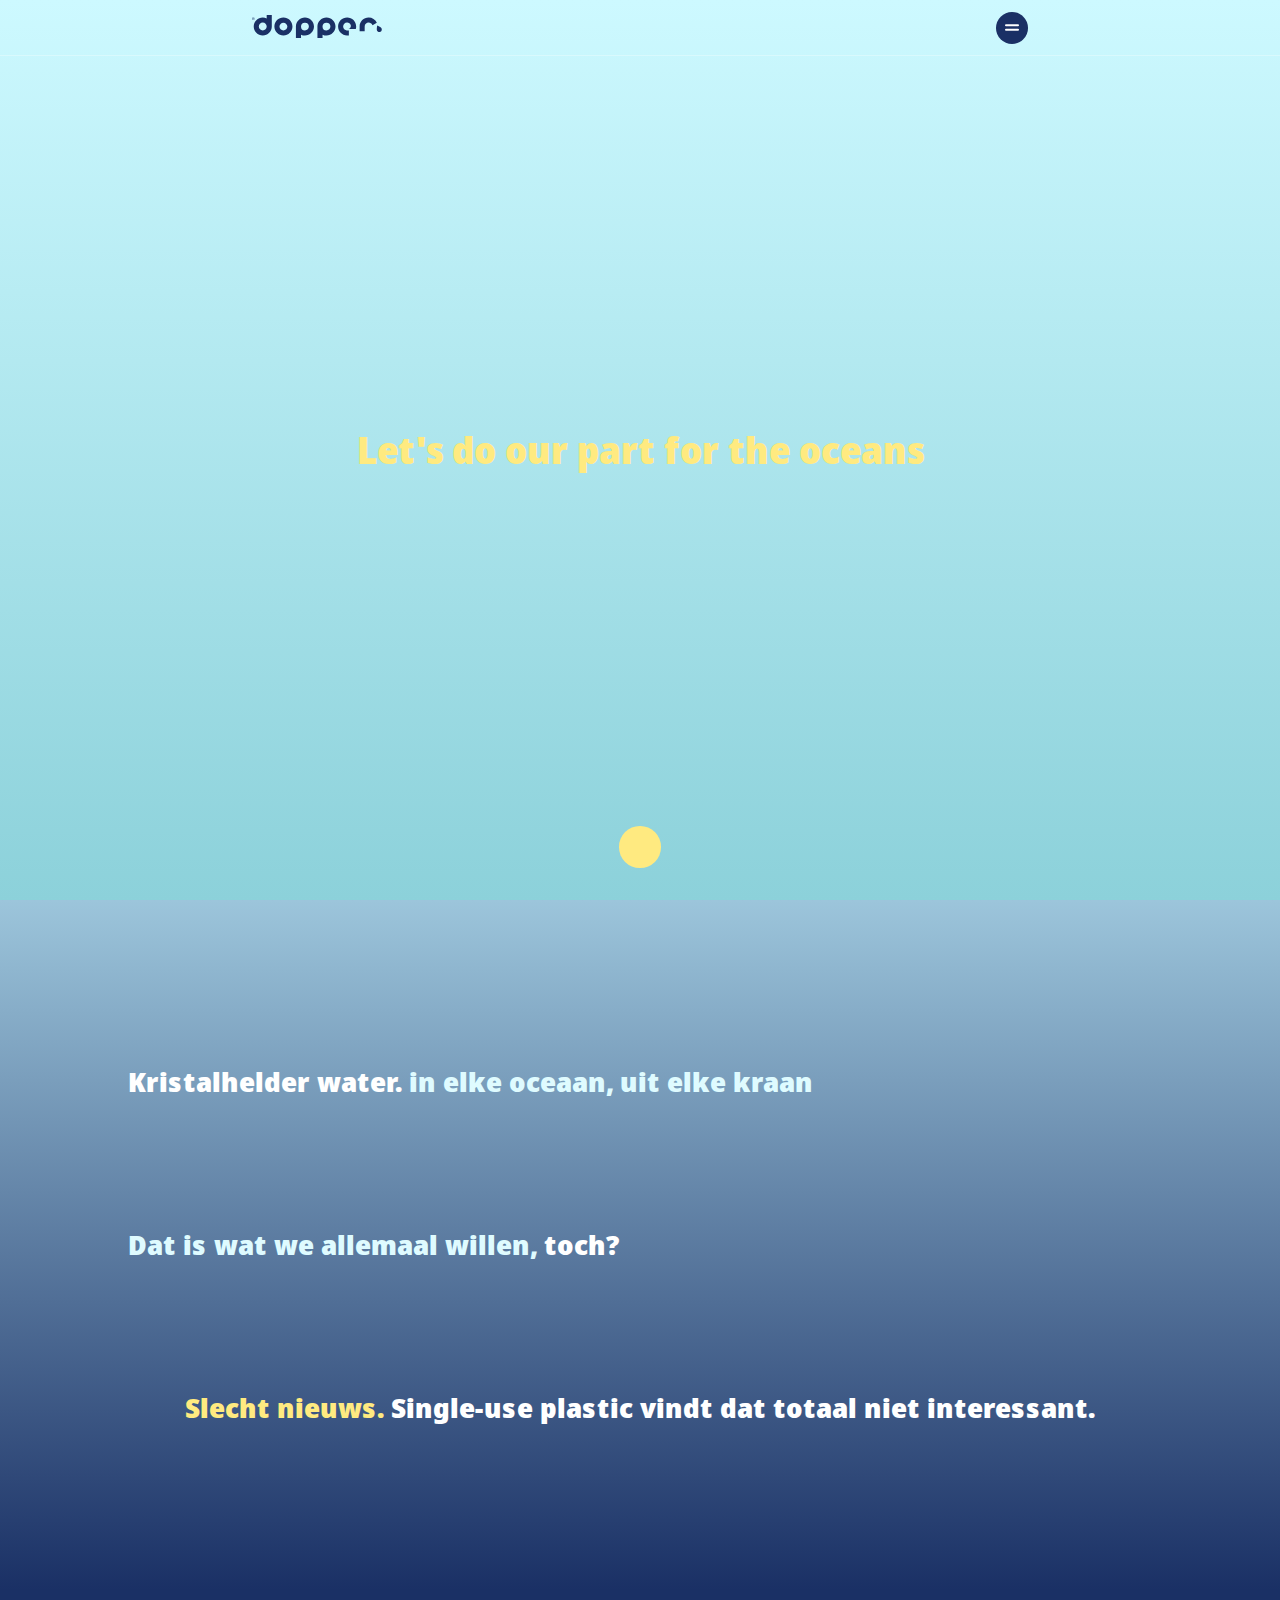
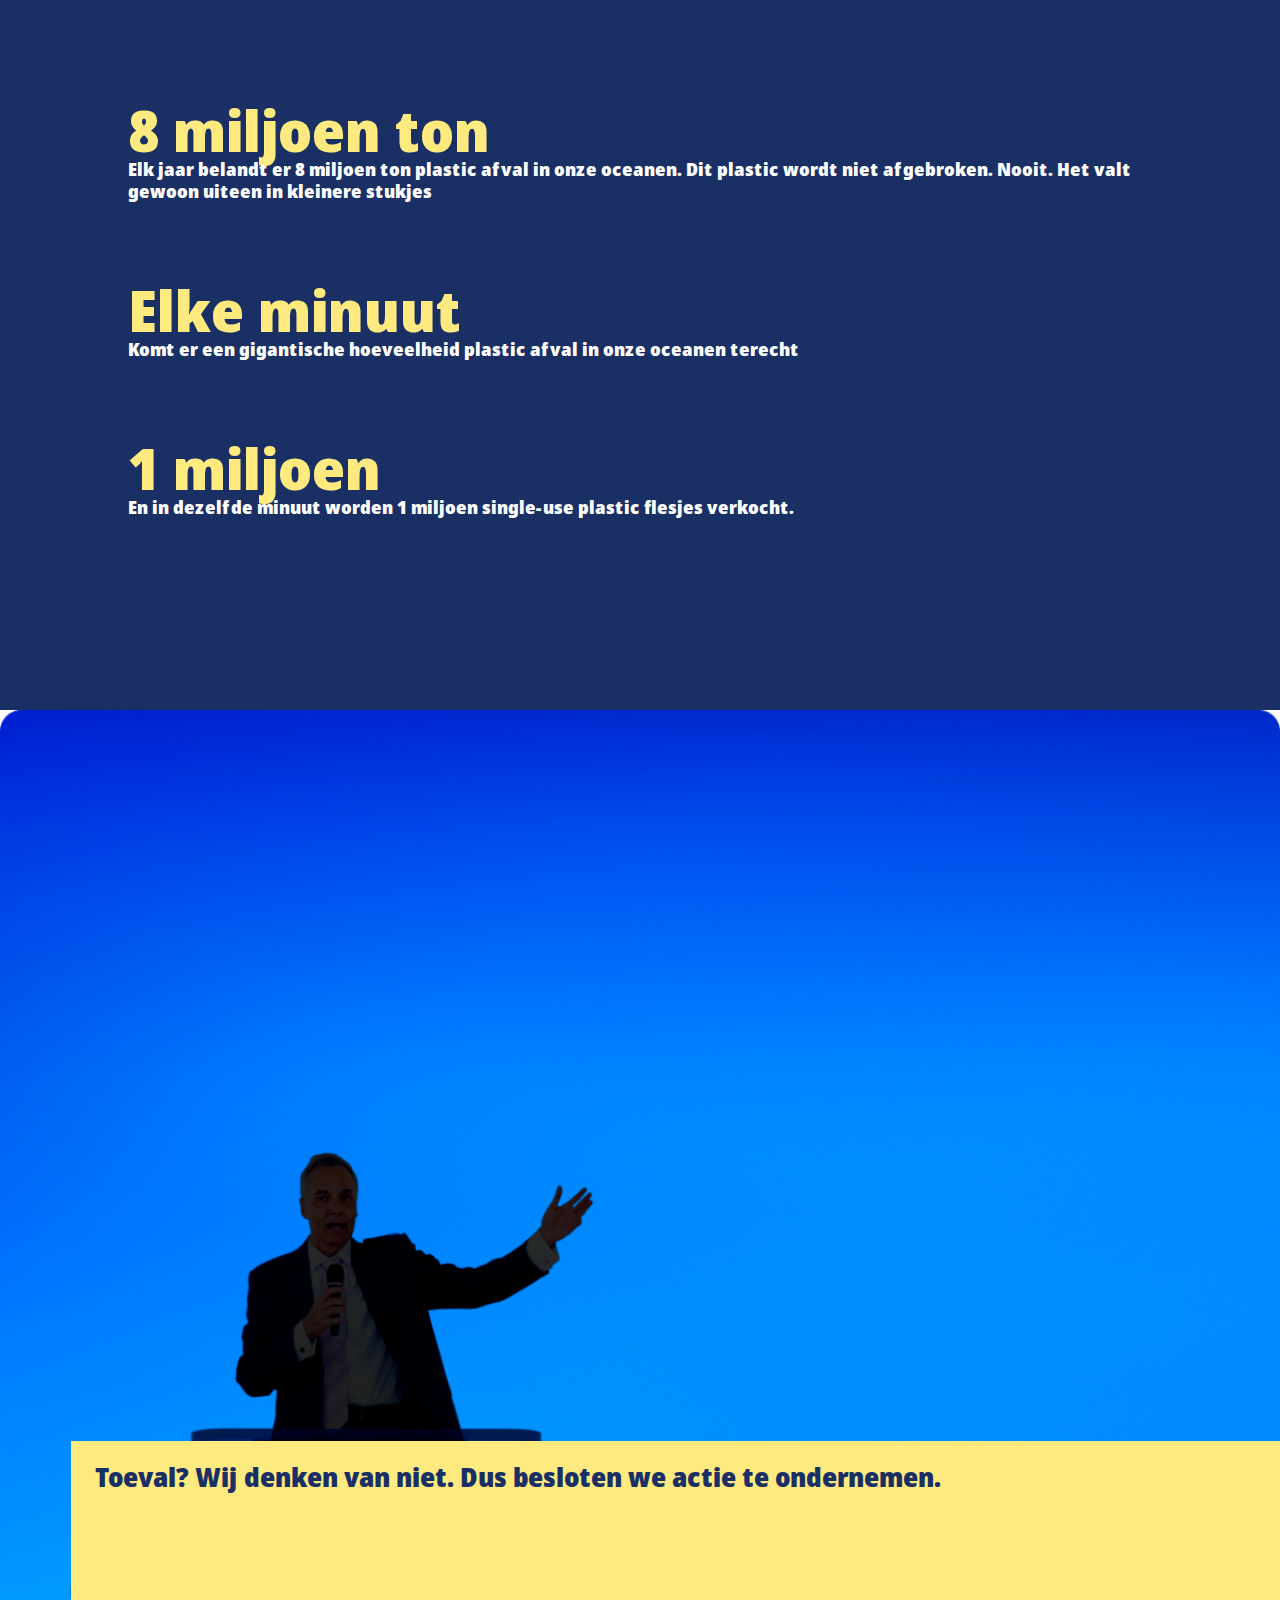
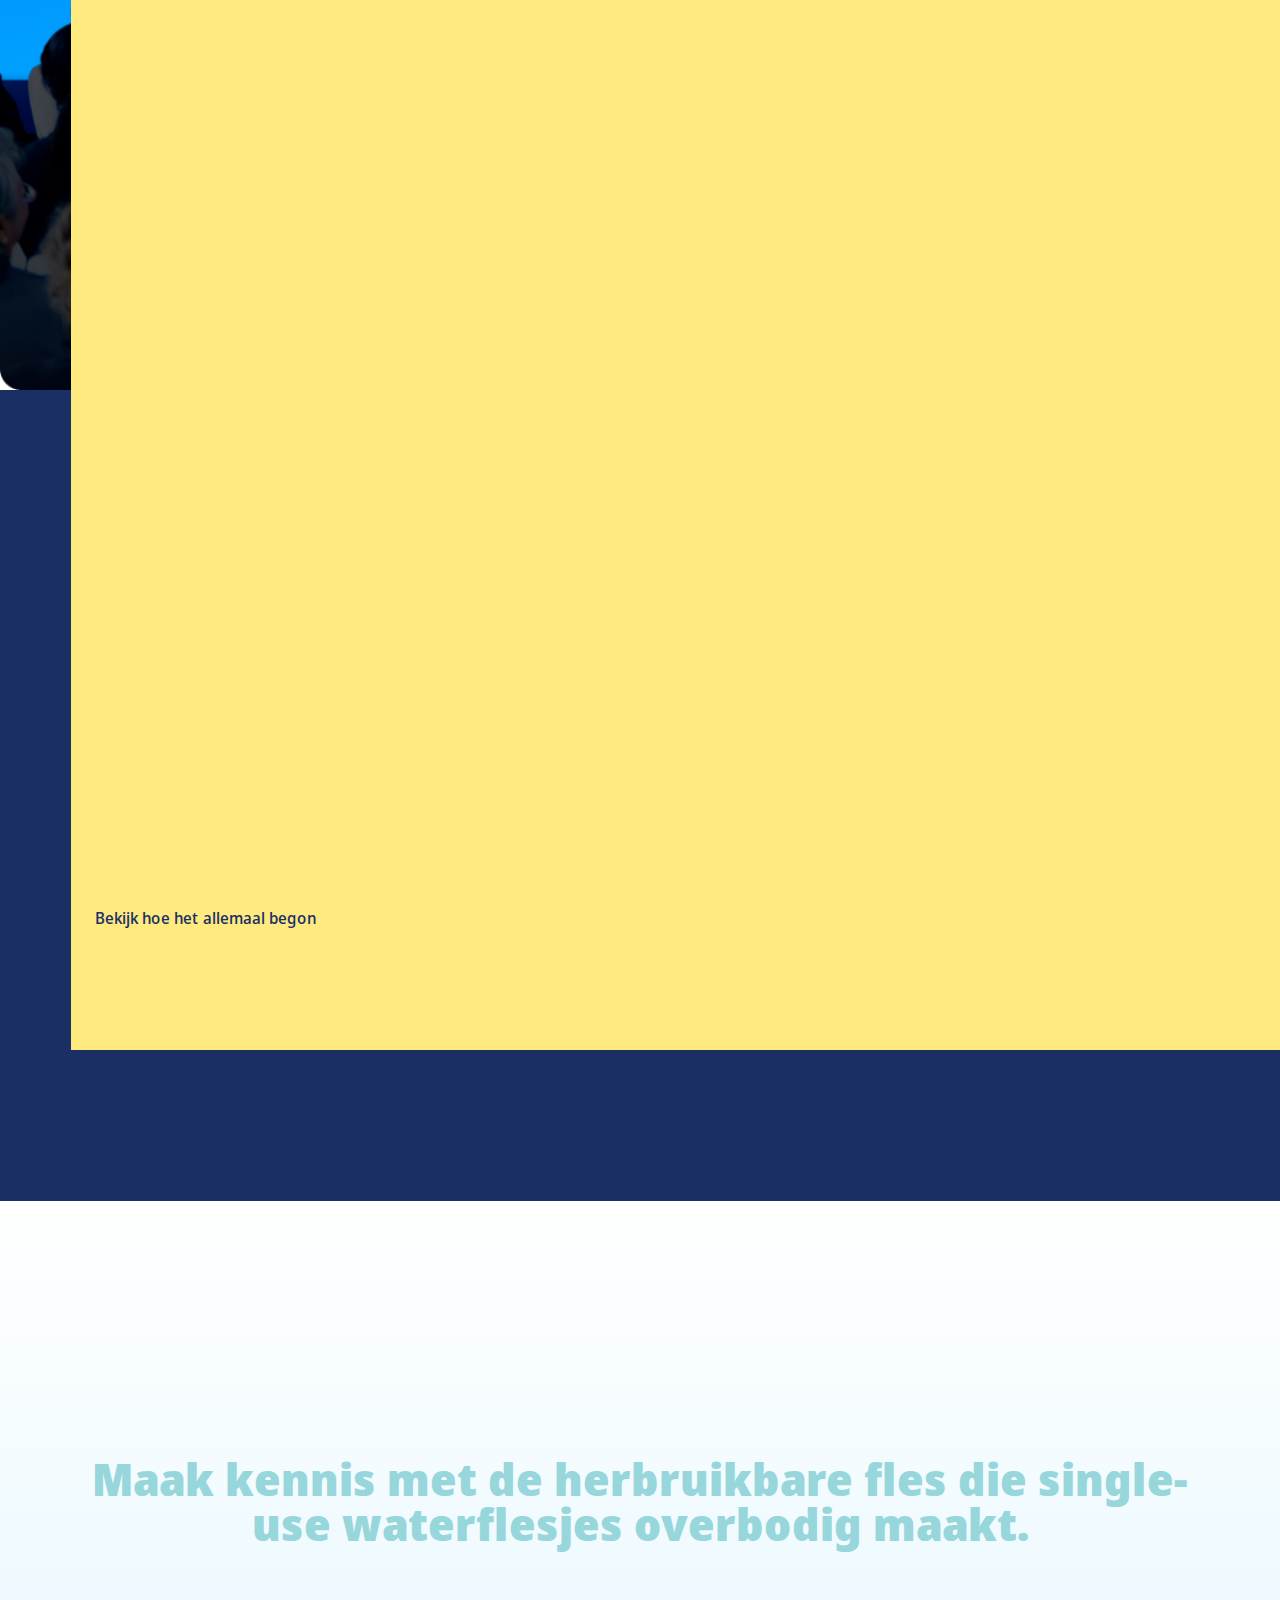
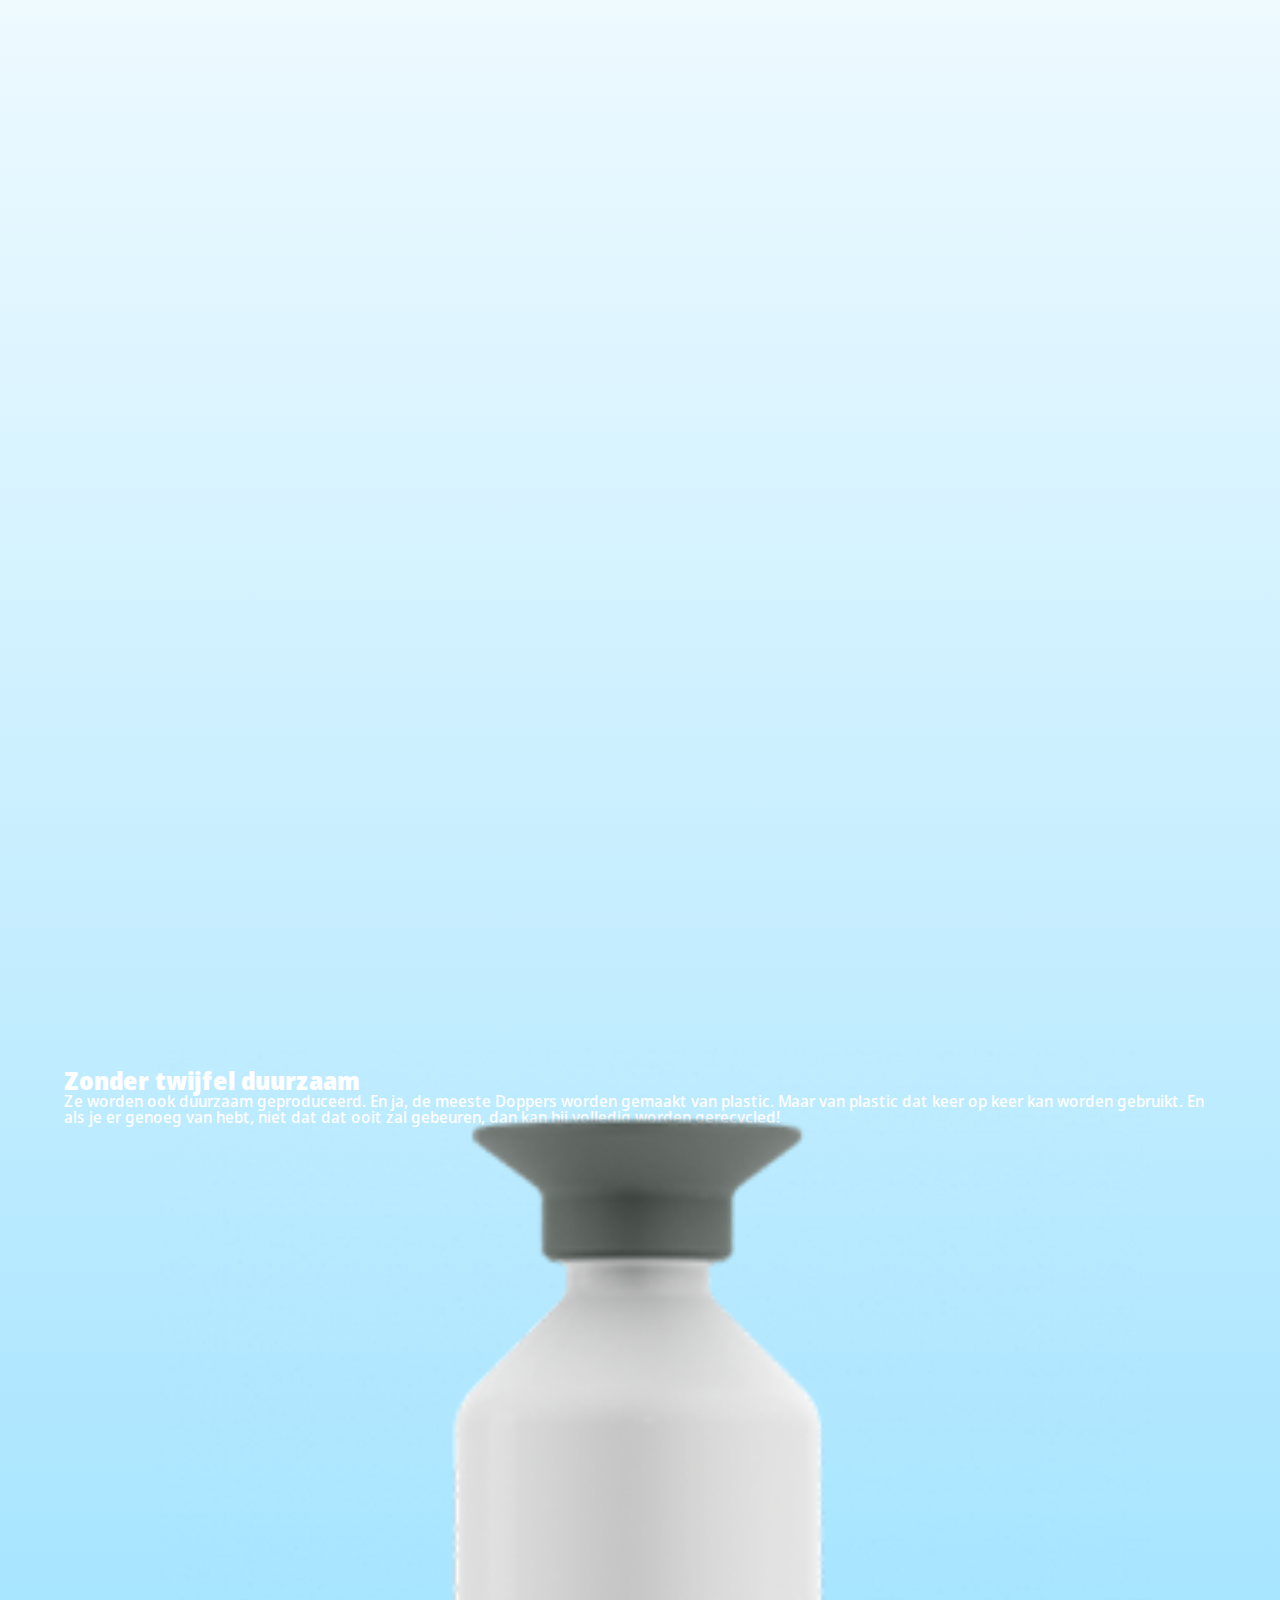
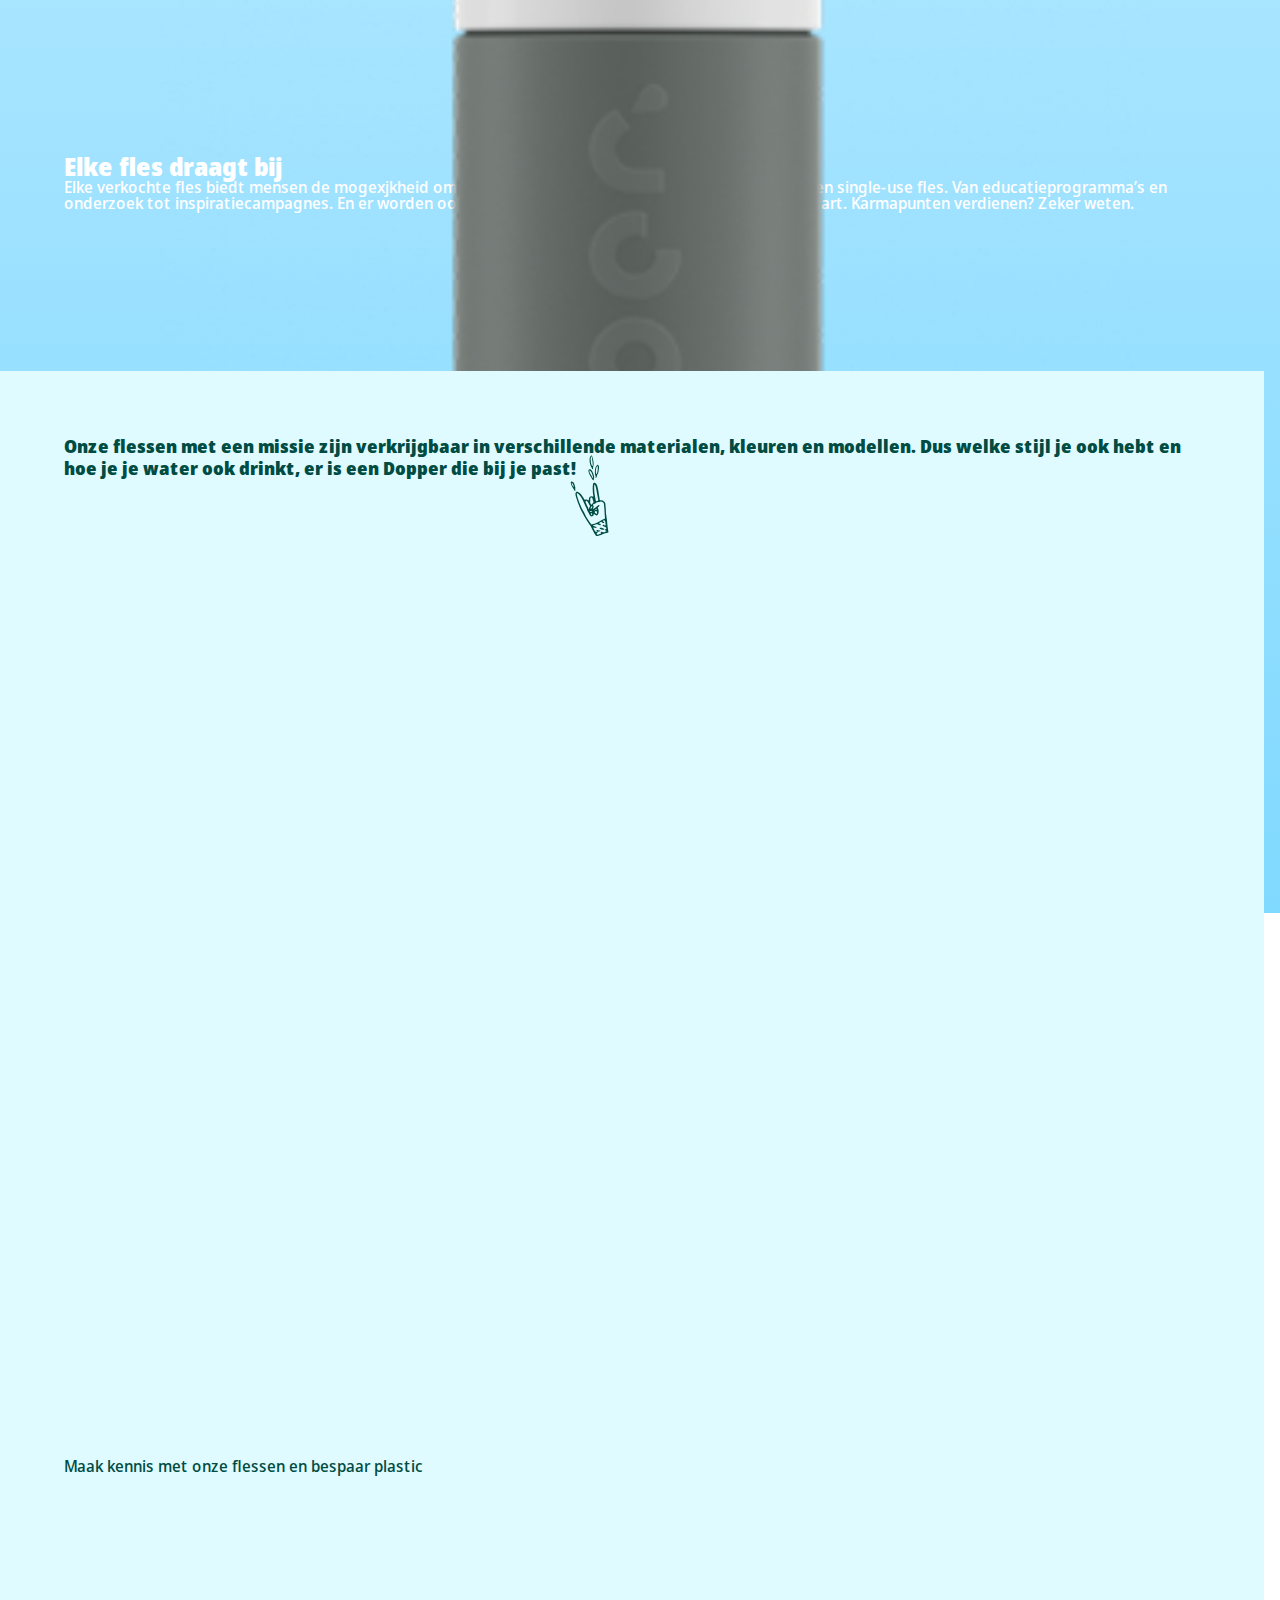
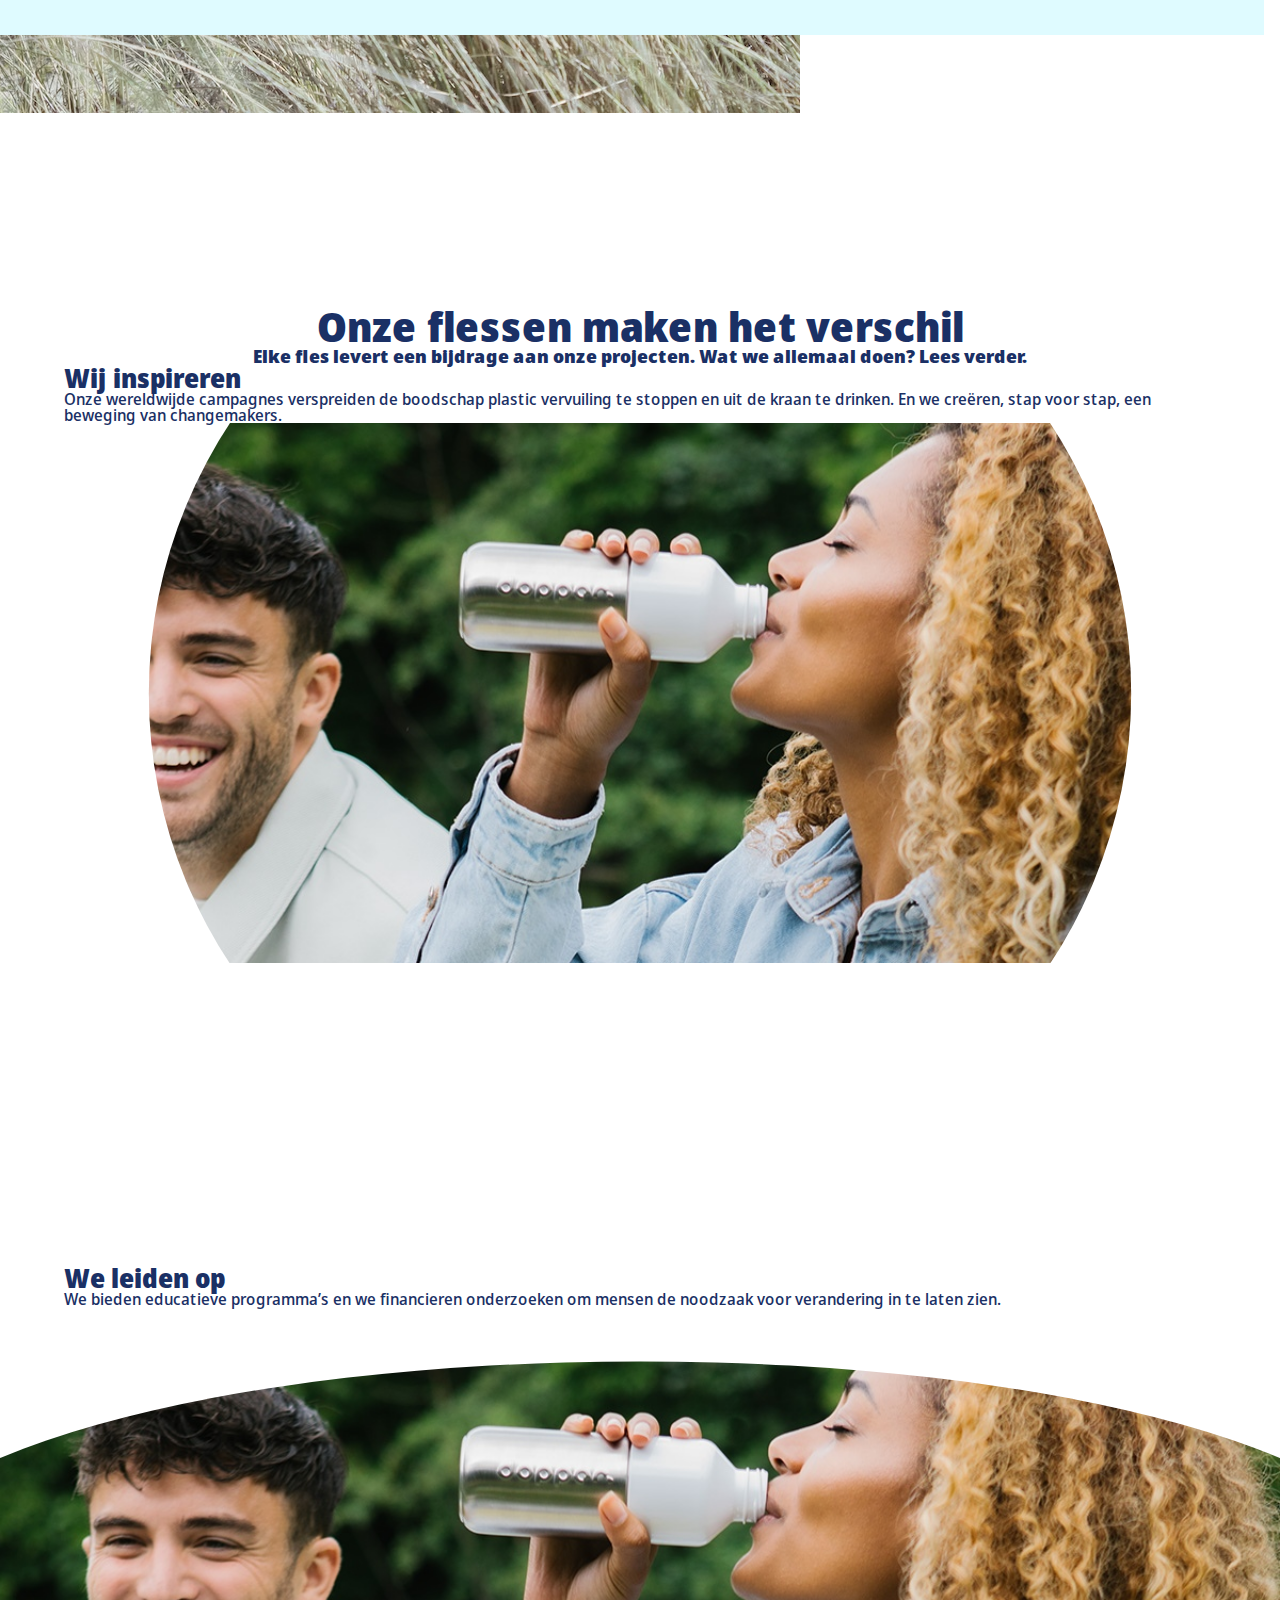
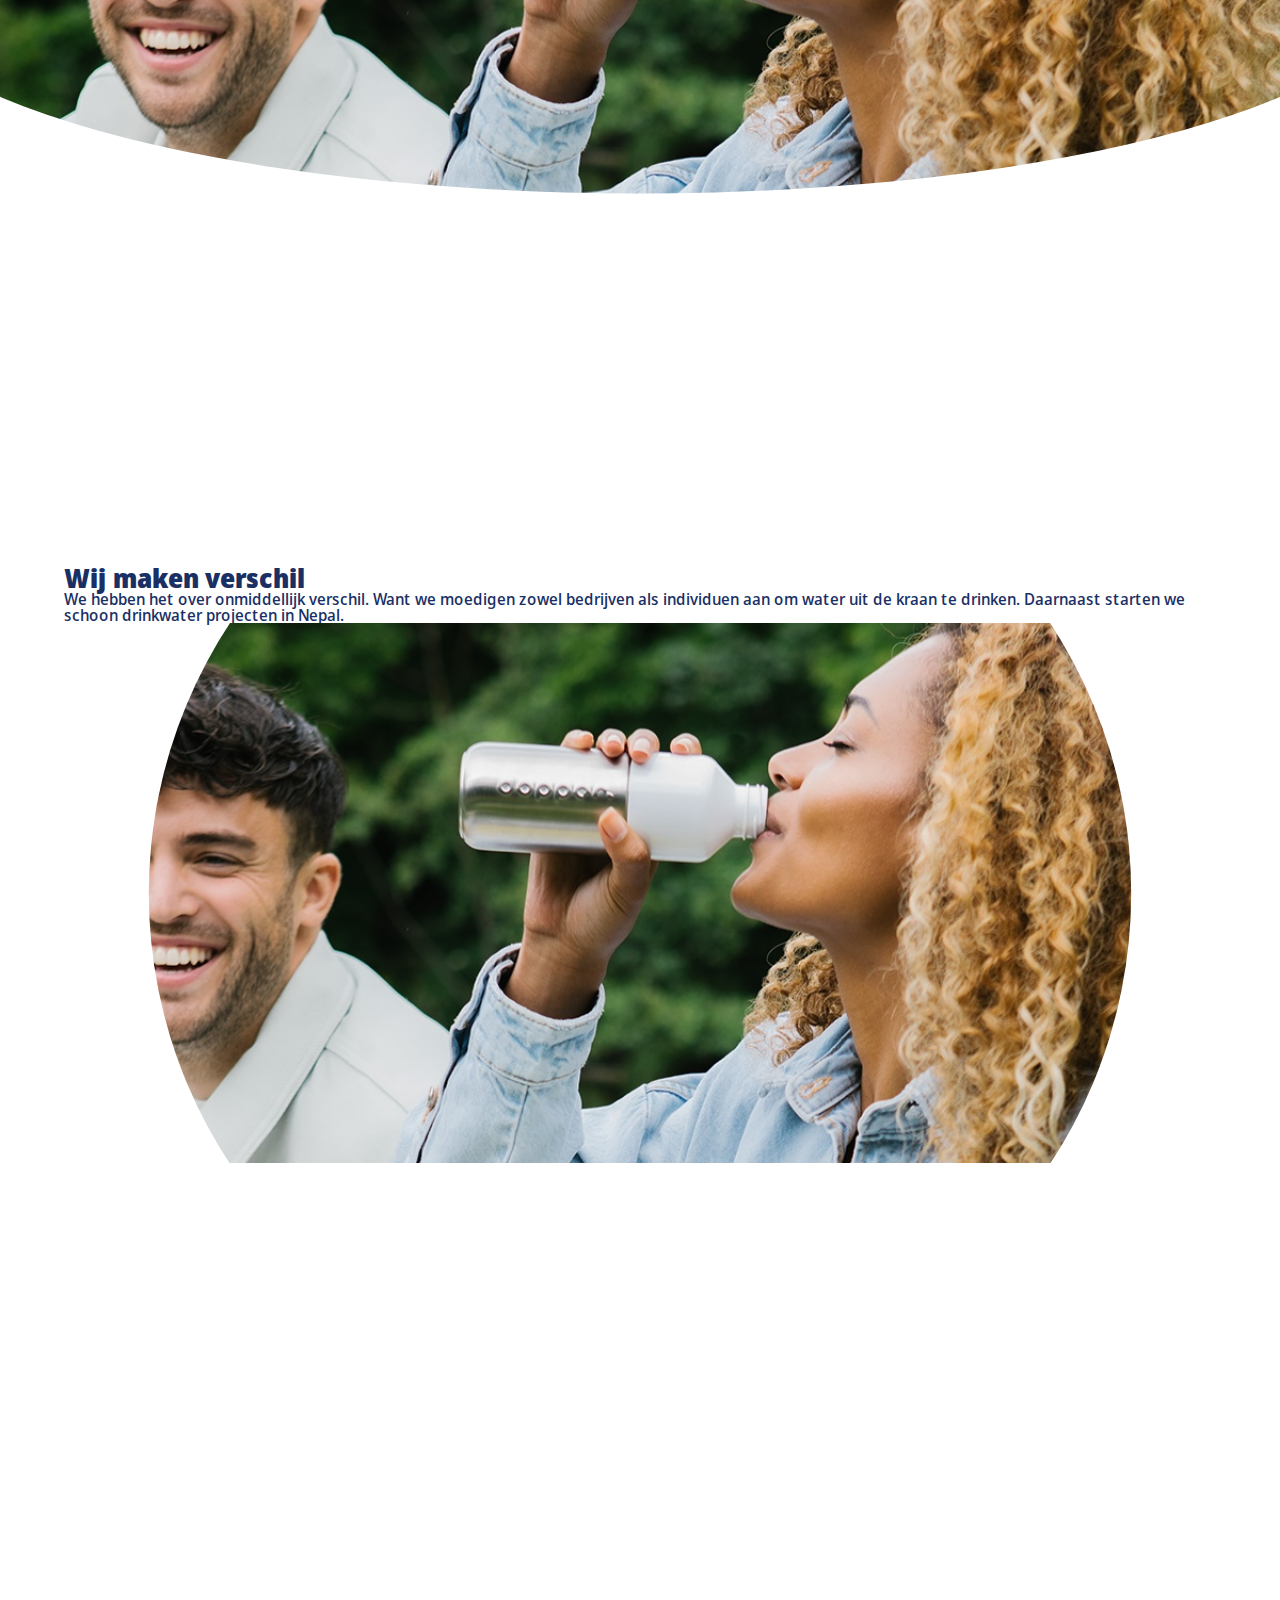
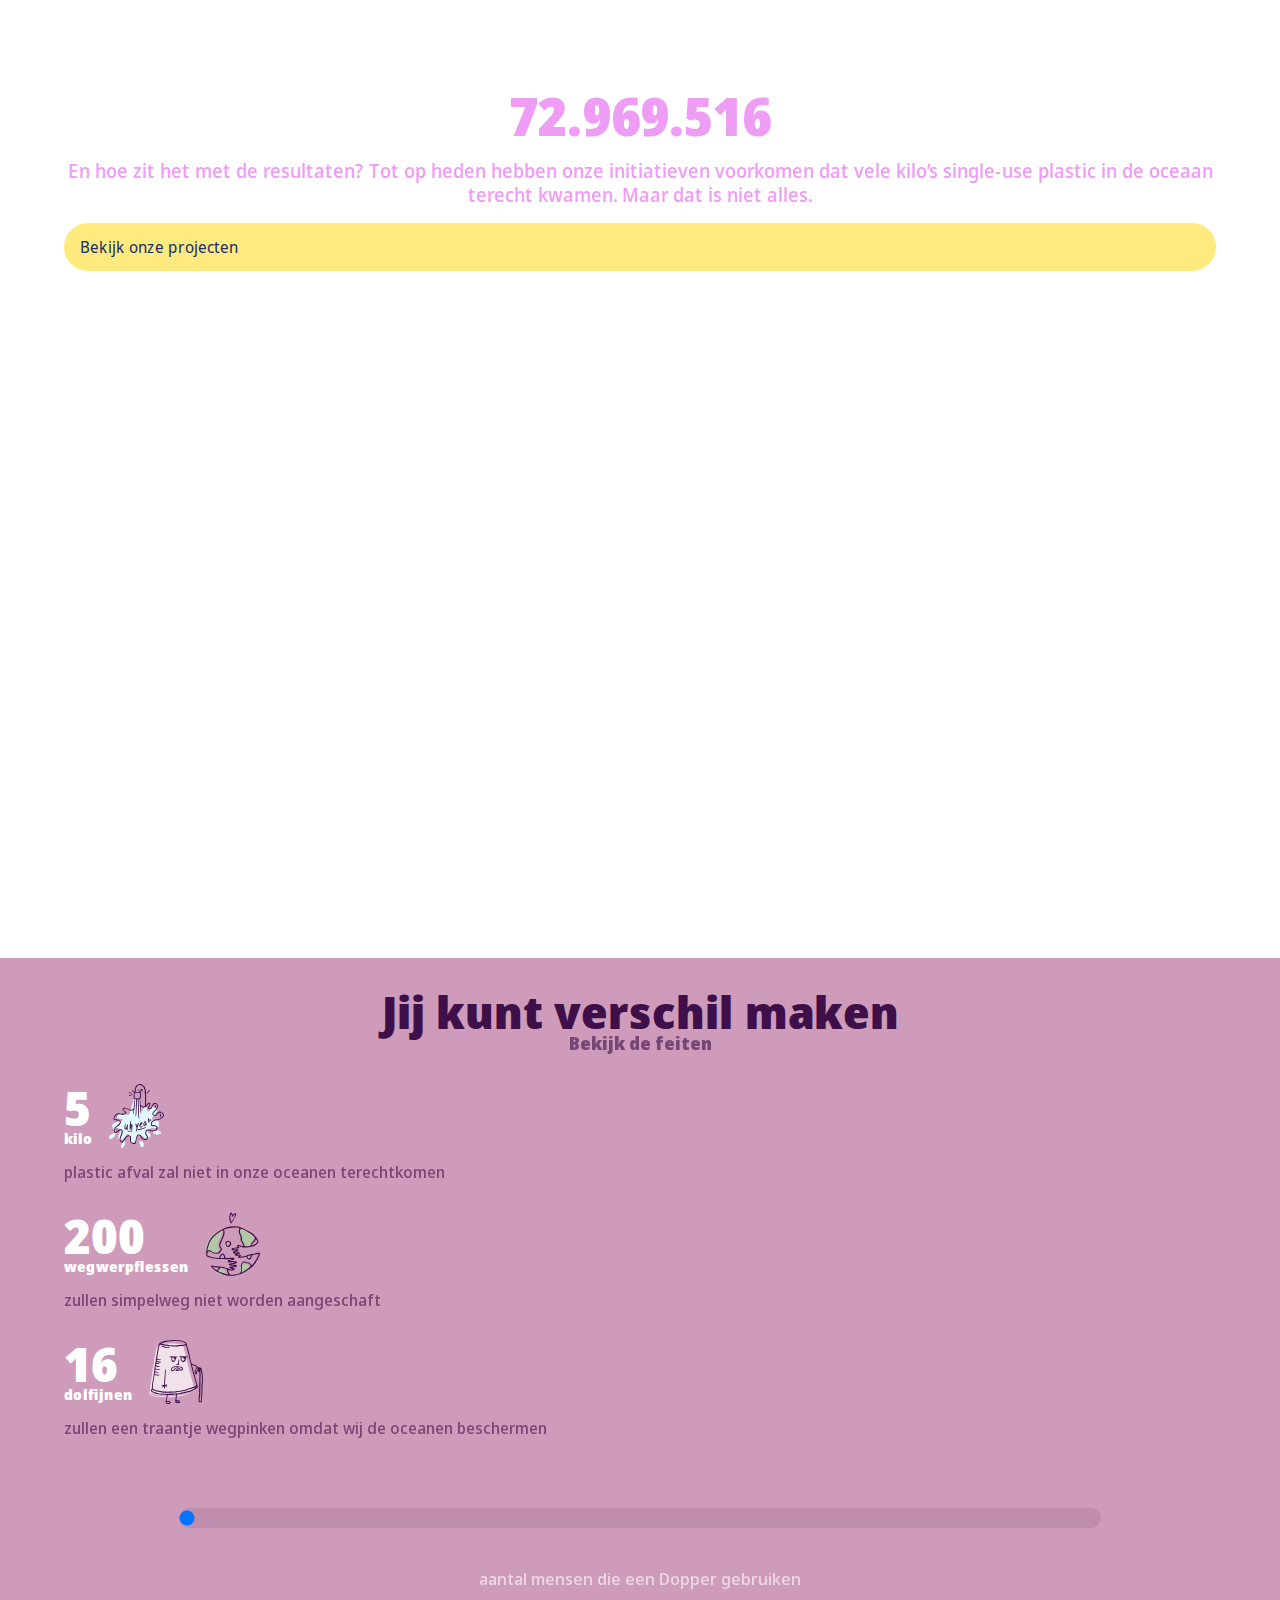
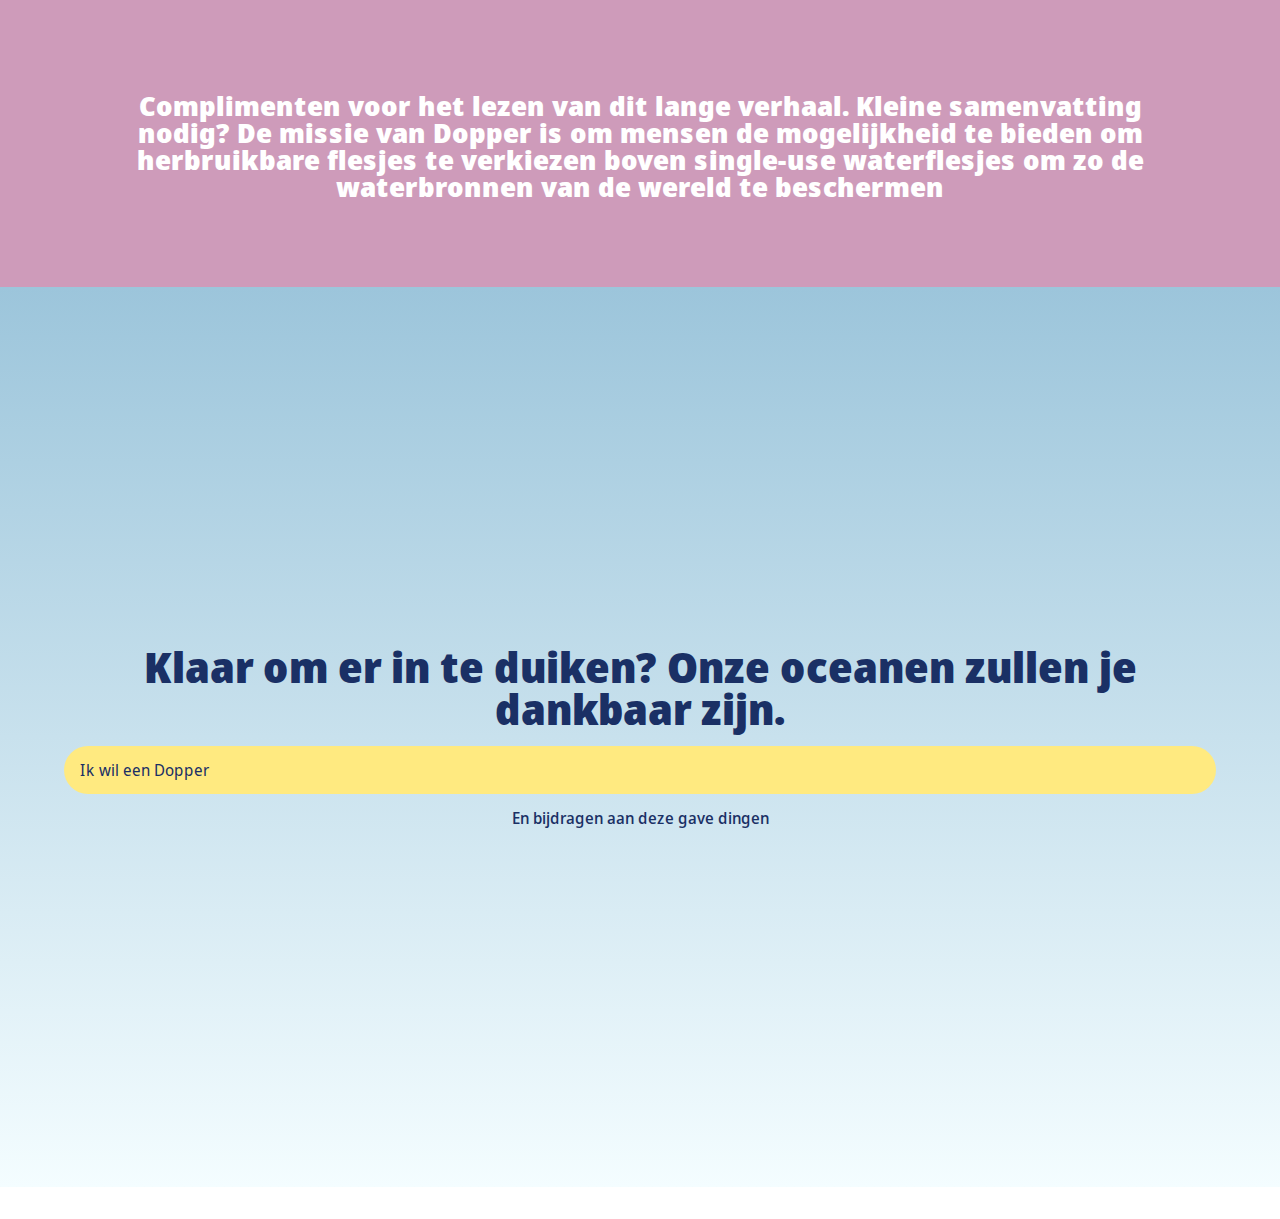
==== commit 8a74e229: "Add files via upload" ====
--- a/onzemissie.html
+++ b/onzemissie.html
@@ -57,7 +57,7 @@
 						<a href="">Schoon Drinkwater-Projecten</a>
 						<a href="">Onderteken de Wave Pledge</a>
 						<a href="">Duurzaamheid</a>
-					</detail>
+					</details>
 				</li>
 				<li>
 					<details>
@@ -70,6 +70,7 @@
 				</li>
 
 				<hr noshade> 
+				<!-- oei oei oei  noshade is obsolete-->
 
 				<a href="">
 					<img src="images/algemeen/GoogleMaps-Header-Water-Tap.avif" alt="Persoon die met Google maps navigeert naar een watertappunt">
@@ -131,7 +132,7 @@
 			</section>
 			<section>
 				<h2>Elke fles draagt bij</h2>
-				<p>Elke verkochte fles biedt mensen de mogelijkheid om een herbruikbare waterfles te verkiezen boven een single-use fles. 
+				<p>Elke verkochte fles biedt mensen de mogexjkheid om een herbruikbare waterfles te verkiezen boven een single-use fles. 
 					Van educatieprogramma’s en onderzoek tot inspiratiecampagnes. 
 					En er worden ook projecten voor schoon drinkwater in Nepal gestart. Karmapunten verdienen? Zeker weten.</p>
 			</section>
@@ -176,6 +177,7 @@
 				<p>Bekijk de feiten</p>
 			<section>
 				<h2>5<span>kilo</span></h2>
+				<!-- oei oei oei -->
 				<img src="images/missie/faucet.svg" alt="">
 				<p>plastic afval zal niet in onze oceanen terechtkomen</p>
 			</section>
--- a/styles/style.css
+++ b/styles/style.css
@@ -140,13 +140,25 @@
 	transition: 0.1s;
 }
 
-header > nav:first-of-type a svg {
+header > nav:first-of-type a:first-of-type svg {
 	width: 10em;
 	max-height: 1.5em;
 	color: var(--color-secondary);
 }
 
-header.missie > nav:first-of-type a svg {
+header > nav:first-of-type a:nth-of-type(2) {
+	position: absolute;
+	transform: translateY(-300%);
+	background: var(--color-secondary);
+	padding: 1em 0.5em;
+	border-radius: 2em;
+}
+
+header > nav:first-of-type a:nth-of-type(2):focus {
+	transform: translateY(120%);
+}
+
+header.missie > nav:first-of-type a:first-of-type svg {
 	color: var(--color-primary);
 }
 
@@ -255,13 +267,11 @@
 }
 
 header > nav:nth-of-type(2) button:last-of-type span:nth-of-type(1) {
-	transform: translate(0.8em, 0em);
-	rotate: 45deg;
+	transform: translate(0em, 0.55em) rotate(45deg);
 }
 
 header > nav:nth-of-type(2) button:last-of-type span:nth-of-type(2) {
-	transform: translate(0.8em, 0em);
-	rotate: -45deg;
+	transform: translate(0em, -0.55em) rotate(-45deg);
 }
 
 header> nav:nth-of-type(2).nav_expended {
@@ -342,28 +352,29 @@
 /****************/
 
 /* 1ste sectie 1 */
-main.home > section:first-of-type {
+#home > section:first-of-type {
 	position: relative;
 	z-index: 5;
 	overflow-x: hidden;
 }
 
-main.home > section:first-of-type img {
+#home > section:first-of-type img {
 	object-fit: cover;
 	object-position: -3em 0;
 	width: 130%;
 }
 
-main.home > section:first-of-type h1 {
+#home > section:first-of-type h1 {
 	position: absolute;
-	transform: translate(0, -7.5em);
-	font-size: 1.8em;
-	color: var(--color-secondary);
-	font-weight: var(--font-weight_header);
-	text-align: center;
-}
-
-main.home > section:first-of-type a {
+	font-size: 1.8em;       /* size nog aanpassen */
+	color: var(--color-secondary);
+	font-weight: var(--font-weight_header);
+	text-align: center;
+	left: 50%;
+	transform: translate(-50%, -7.5em);  /* 7.5 / hoogte nog aanpassen */ 
+}
+
+#home > section:first-of-type a {
 	position: absolute;
 	padding: 1em;
 	background: var(--color-accent);
@@ -371,26 +382,32 @@
 	left: 50%;
 }
 
-main.home > section:first-of-type a:first-of-type {
+#home > section:first-of-type a:first-of-type {
 	transform: translate(-50%, -8.5em);
 }
 
-main.home > section:first-of-type a:nth-of-type(2) {
+#home > section:first-of-type a:nth-of-type(2) {
 	transform: translate(-50%, -5em);
 }
 
 
 /* 3 delig sectie - 2 */
-main.home > section:nth-of-type(2) section {
+#home > section:nth-of-type(2) {
+	display: grid;		/* kan ook (makkelijker) met flex basis */
+	grid-template-columns: repeat(auto-fill, minmax(22em, 1fr));
+	background-color: var(--color-background);
+	padding: 5em 0;
+	gap: 3em;
+}
+
+#home > section:nth-of-type(2) section {
 	display: grid;
-	grid-template-columns: auto 1fr; 
-	grid-template-rows: 4em max-content;
+	grid-template: 4em max-content / auto 1fr;
 	gap: 1.2em;
-	padding: 2em 5%;
-	background-color: var(--color-background);
-}
-
-main.home > section:nth-of-type(2) section h2 {
+	padding: 0 5%;
+}
+
+#home > section:nth-of-type(2) section h2 {
 	grid-column: 1/2;
 	grid-row: 1/2;
 	font-weight: var(--font-weight_header);
@@ -401,58 +418,58 @@
 	flex-wrap: wrap;
 }
 
-main.home > section:nth-of-type(2) span {
+#home > section:nth-of-type(2) span {
 	font-size: 3em;
 }
 
-main.home > section:nth-of-type(2) section h3 {
+#home > section:nth-of-type(2) section h3 {
 	grid-column: 1/2;
 	grid-row: 1/2;
 	font-weight: var(--font-weight_header);
 	color: var(--color-primary);
 }
 
-main.home > section:nth-of-type(2) section img {
+#home > section:nth-of-type(2) section img {
 	grid-column: 2/3;
 	grid-row: 1/2;
 	height: 100%;
 }
 
-main.home > section:nth-of-type(2) section p {
+#home > section:nth-of-type(2) section p {
 	grid-column: 1/4;
 	grid-row: 2/3;
 }
 
 
 /* sectie tap water - 3 */
-main.home > section:nth-of-type(3) {
+#home > section:nth-of-type(3) {
 	background-color: var(--color-primary); 
 	display: grid;
 	grid-template: 2em min-content min-content min-content min-content min-content 2em / 1fr 18fr 1fr;  /* tijdelijk */
 	gap: 1em;
 }
 
-main.home > section:nth-of-type(3) img {
+#home > section:nth-of-type(3) img {
 	width: 100%;
 	height: auto;
 	grid-area: 2/2/3/3;
 }
 
-main.home > section:nth-of-type(3) h2 {
+#home > section:nth-of-type(3) h2 {
 	color: var(--color-secondary);
 	font-weight: var(--font-weight_header);
 	font-size: 2em;
 	grid-area: 3/2/4/3;
 }
 
-main.home > section:nth-child(3) p {
+#home > section:nth-child(3) p {
 	color: var(--color-secondary);
 	font-weight: var(--font-weight_text);
 	font-size: 1em;
 	grid-area: 4/2/5/3;
 }
 
-main.home > section:nth-of-type(3) button {
+#home > section:nth-of-type(3) button {
 	color: var(--color-primary);
 	background: var(--color-secondary);
 	font-size: 1em;
@@ -464,7 +481,7 @@
 	white-space: nowrap;
 }
 
-main.home > section:nth-of-type(3) a {
+#home > section:nth-of-type(3) a {
 	color: var(--color-primary);
 	background: var(--color-secondary);
 	font-size: 1em;
@@ -477,46 +494,46 @@
 
 
 /* sectie create - 4 */
-main.home > section:nth-of-type(4) {
+#home > section:nth-of-type(4) {
 	background-color: var(--color-background);
 }
 
-main.home > section:nth-of-type(4) section:first-of-type {
+#home > section:nth-of-type(4) section:first-of-type {
 	margin: 2em 5%;
 	display: flex;
 	flex-direction: column;
 	gap: 1em;
 }
 
-main.home > section:nth-of-type(4) section:first-of-type img {
+#home > section:nth-of-type(4) section:first-of-type img {
 	width: 100%;
 	clip-path: circle(40%);  /* kan betr */
 }
 
-main.home > section:nth-of-type(4) section:first-of-type p:first-of-type {
+#home > section:nth-of-type(4) section:first-of-type p:first-of-type {
 	font-weight: var(--font-weight_text);
 	color: var(--color-primary);
 	font-size: 0.8em;
 	text-transform: uppercase;
 }
 
-main.home > section:nth-of-type(4) section:first-of-type h2 {
+#home > section:nth-of-type(4) section:first-of-type h2 {
 	font-weight: var(--font-weight_header);
 	color: var(--color-primary);
 	font-size: 1.7em;
 }
 
-main.home > section:nth-of-type(4) section:first-of-type p:nth-of-type(2) {
-	font-weight: var(f--ont-weight_header);
+#home > section:nth-of-type(4) section:first-of-type p:nth-of-type(2) {
+	font-weight: var(--font-weight_header);
 	color: var(--color-primary);
 	font-size: 1.05em;
 }
 
-main.home > section:nth-of-type(4) section:first-of-type p a:first-of-type {
+#home > section:nth-of-type(4) section:first-of-type p a:first-of-type {
 	text-decoration: underline;
 }
 
-main.home > section:nth-of-type(4) section:first-of-type > a {
+#home > section:nth-of-type(4) section:first-of-type > a {
 	padding: 1em;
 	background: var(--color-accent);
 	border-radius: 2em;
@@ -524,29 +541,29 @@
 	white-space: nowrap;
 }
 
-main.home > section:nth-of-type(4) section:nth-of-type(2), main.home > section:nth-of-type(4) section:nth-of-type(3) {
+#home > section:nth-of-type(4) section:nth-of-type(2), #home > section:nth-of-type(4) section:nth-of-type(3) {
 	display: grid;
 	grid-template: 10em min-content min-content / 1fr 18fr 1fr;  /* tijdelijk */
 	gap: 1em;
 	margin-bottom: 2em;
 }
 
-main.home > section:nth-of-type(4) section:nth-of-type(2) img, main.home > section:nth-of-type(4) section:nth-of-type(3) img {
+#home > section:nth-of-type(4) section:nth-of-type(2) img, #home > section:nth-of-type(4) section:nth-of-type(3) img {
 	width: 100%;
 	max-height: 100%;
 	object-fit: cover;
 	object-position: 0 5%;
 }
 
-main.home > section:nth-of-type(4) section:nth-of-type(2) img {
+#home > section:nth-of-type(4) section:nth-of-type(2) img {
 	grid-area: 1/1/2/3;
 }
 
-main.home > section:nth-of-type(4) section:nth-of-type(3) img {
+#home > section:nth-of-type(4) section:nth-of-type(3) img {
 	grid-area: 1/2/2/4;
 }
 
-main.home > section:nth-of-type(4) section:nth-of-type(2) h2, main.home > section:nth-of-type(4) section:nth-of-type(3) h2 {
+#home > section:nth-of-type(4) section:nth-of-type(2) h2, #home > section:nth-of-type(4) section:nth-of-type(3) h2 {
 	grid-area: 2/2/3/3;
 	font-weight: var(--font-weight_header);
 	line-height: 1.3em;
@@ -554,7 +571,7 @@
 	color: var(--color-primary);
 }
 
-main.home > section:nth-of-type(4) section:nth-of-type(2) a, main.home > section:nth-of-type(4) section:nth-of-type(3) a {
+#home > section:nth-of-type(4) section:nth-of-type(2) a, #home > section:nth-of-type(4) section:nth-of-type(3) a {
 	grid-area: 3/2/4/3;
 	background: var(--color-accent);
 	padding: 1em;
@@ -563,7 +580,7 @@
 }
 
 /* video - 5 */
-main.home > section:nth-of-type(5) section:first-of-type {
+#home > section:nth-of-type(5) section:first-of-type {
 	width: 100vw;
 	position: relative;
 	display: flex;
@@ -572,12 +589,12 @@
 	overflow-x: hidden;
 }
 
-main.home > section:nth-of-type(5) section:first-of-type img {
+#home > section:nth-of-type(5) section:first-of-type img {
 	width: auto;
 	height: 36em;
 }
 
-main.home > section:nth-of-type(5) section:first-of-type button {
+#home > section:nth-of-type(5) section:first-of-type button {
 	position: absolute;
 	border: none;
 	background: var(--color-secondary);
@@ -585,7 +602,7 @@
 	border-radius: 50%;
 }
 
-main.home > section:nth-of-type(5) section:first-of-type h2 {
+#home > section:nth-of-type(5) section:first-of-type h2 {
 	position: absolute;
 	bottom: 1em;
 	left: 1em;
@@ -595,13 +612,13 @@
 	font-size: 1.6em;
 }
 
-main.home > section:nth-of-type(5) section:last-of-type {
+#home > section:nth-of-type(5) section:last-of-type {
 	background-color: var(--color-primary);
 	padding-bottom: 8em;
 	position: relative;
 }
 
-main.home > section:nth-of-type(5) section:last-of-type h2{
+#home > section:nth-of-type(5) section:last-of-type h2{
 	color: var(--color-secondary);
 	font-weight: var(--font-weight_header);
 	font-size: 2.7em;
@@ -609,18 +626,18 @@
 	padding: 1em 5%;
 }
 
-main.home > section:nth-of-type(5) section:last-of-type span {
+#home > section:nth-of-type(5) section:last-of-type span {
 	color: var(--color-accent);
 }
 
-main.home > section:nth-of-type(5) section:last-of-type h3 {
+#home > section:nth-of-type(5) section:last-of-type h3 {
 	color: var(--color-secondary);
 	font-weight: var(--font-weight_header);
 	font-size: 4.8em;
 	text-align: center;
 }
 
-main.home > section:nth-of-type(5) section:last-of-type p {
+#home > section:nth-of-type(5) section:last-of-type p {
 	color: var(--color-secondary);
 	font-weight: var(--font-weight_header);
 	padding: 0 5%;
@@ -629,7 +646,7 @@
 	line-height: var(--font-line_height);
 }
 
-main.home > section:nth-of-type(5) section:last-of-type a {
+#home > section:nth-of-type(5) section:last-of-type a {
 	padding: 1em; 
 	background: var(--color-secondary);
 	border-radius: 2em;
@@ -641,12 +658,12 @@
 }
 
 /* dopper news splash - 6 */
-main.home > section:nth-of-type(6) {
+#home > section:nth-of-type(6) {
 	padding: 2em 5%;
 	background-color: var(--color-background);
 }
 
-main.home > section:nth-of-type(6) > h2 {
+#home > section:nth-of-type(6) > h2 {
 	font-weight: var(--font-weight_header);
 	font-size: 2.5em;
 	color: var(--color-primary);
@@ -654,7 +671,7 @@
 	margin-bottom: 0.4em;
 }
 
-main.home > section:nth-of-type(6) > p {
+#home > section:nth-of-type(6) > p {
 	font-weight: var(--font-weight_text);
 	font-size: 1em;
 	color: var(--color-primary);
@@ -662,14 +679,14 @@
 	margin-bottom: 4em;
 }
 
-main.home > section:nth-of-type(6) section {
+#home > section:nth-of-type(6) section {
 	display: grid;
 	grid-template: min-content min-content min-content min-content / auto;
 	gap: 1em;
 	margin: 0 0 4em 0;
 }
 
-main.home > section:nth-of-type(6) section img {
+#home > section:nth-of-type(6) section img {
 	grid-area: 1/1/2/2;
 	width: 100%;
 	height: 11em;
@@ -677,25 +694,25 @@
 	object-position: center center;
 }
 
-main.home > section:nth-of-type(6) section h2 {
+#home > section:nth-of-type(6) section h2 {
 	grid-area: 2/1/3/2;
 	font-weight: var(--font-weight_header);
 	color: var(--color-primary);
 	font-size: 1.1em;
 }
 
-main.home > section:nth-of-type(6) section p {
+#home > section:nth-of-type(6) section p {
 	grid-area: 3/1/4/2;
 	font-weight: var(--font-weight_text);
 	color: var(--color-primary);
 	font-size: 1.05em;
 }
 
-main.home > section:nth-of-type(6) section a {
+#home > section:nth-of-type(6) section a {
 	grid-area: 4/1/5/2;
 }
 
-main.home > section:nth-of-type(6) section a span {
+#home > section:nth-of-type(6) section a span {
 	background: var(--color-accent);
 	display: inline-block;
 	aspect-ratio: 1/1;
@@ -706,21 +723,21 @@
 
 
 /* inschrijving nieuws - 7 */
-main.home > section:nth-of-type(7) {
+#home > section:nth-of-type(7) {
 	display: flex;
 	flex-direction: column;
 	padding: 2em 5%;
 	background-color: var(--color-background);
 }
 
-main.home > section:nth-of-type(7) h2 {
+#home > section:nth-of-type(7) h2 {
 	font-size: 2.8em;
 	color: var(--color-primary);
 	font-weight: var(--font-weight_header);
 	text-align: center;
 }
 
-main.home > section:nth-of-type(7) input {
+#home > section:nth-of-type(7) input {
 	border: none;
 	padding: 1em 0;
 	font-size: 1.1em;
@@ -730,7 +747,7 @@
 	opacity: 0.4;
 }
 
-main.home > section:nth-of-type(7) button {
+#home > section:nth-of-type(7) button {
 	margin: 1em 0;
 	border: none;
 	padding: 1em;
@@ -888,7 +905,7 @@
 }
 
 main.missie > section:nth-of-type(5) > div img {
-	position: absolute;
+	position: fixed;
 	transform-style: preserve-3d;
 	width: 100%;
 	top: 73em;
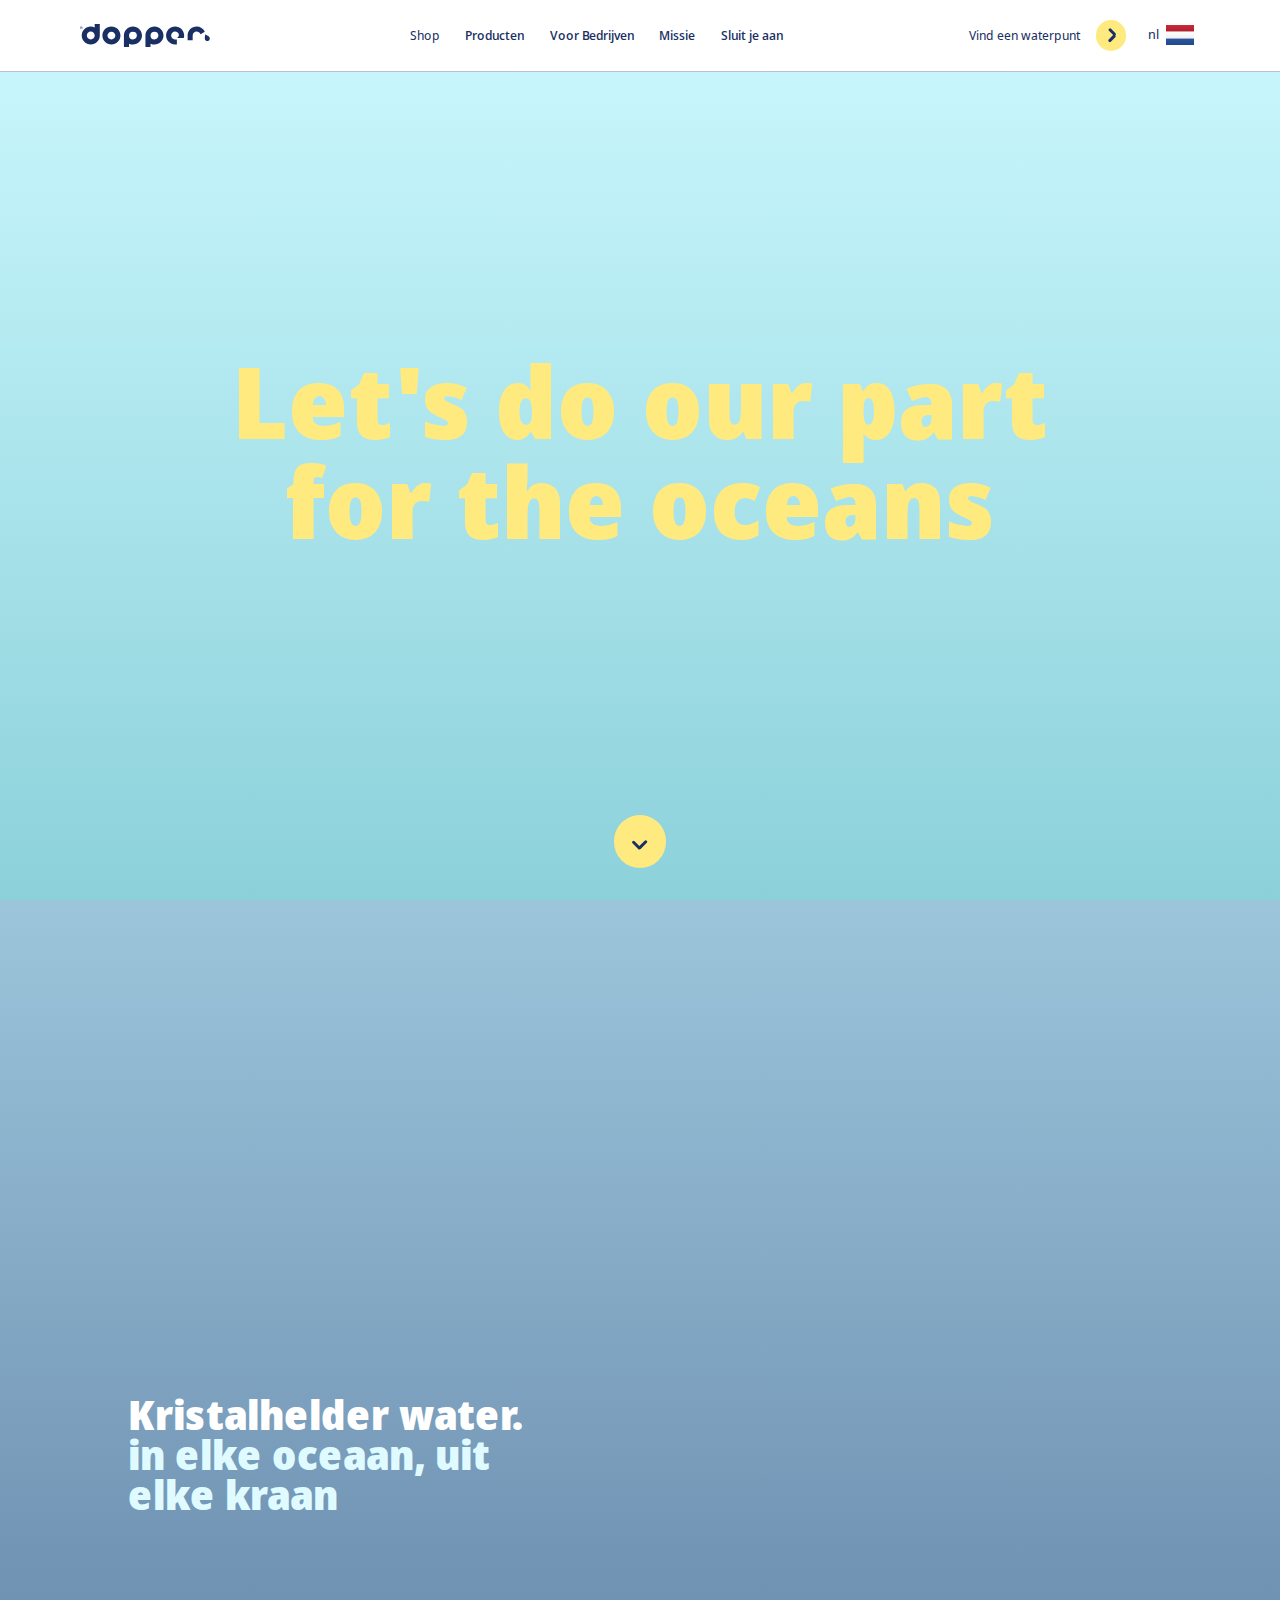
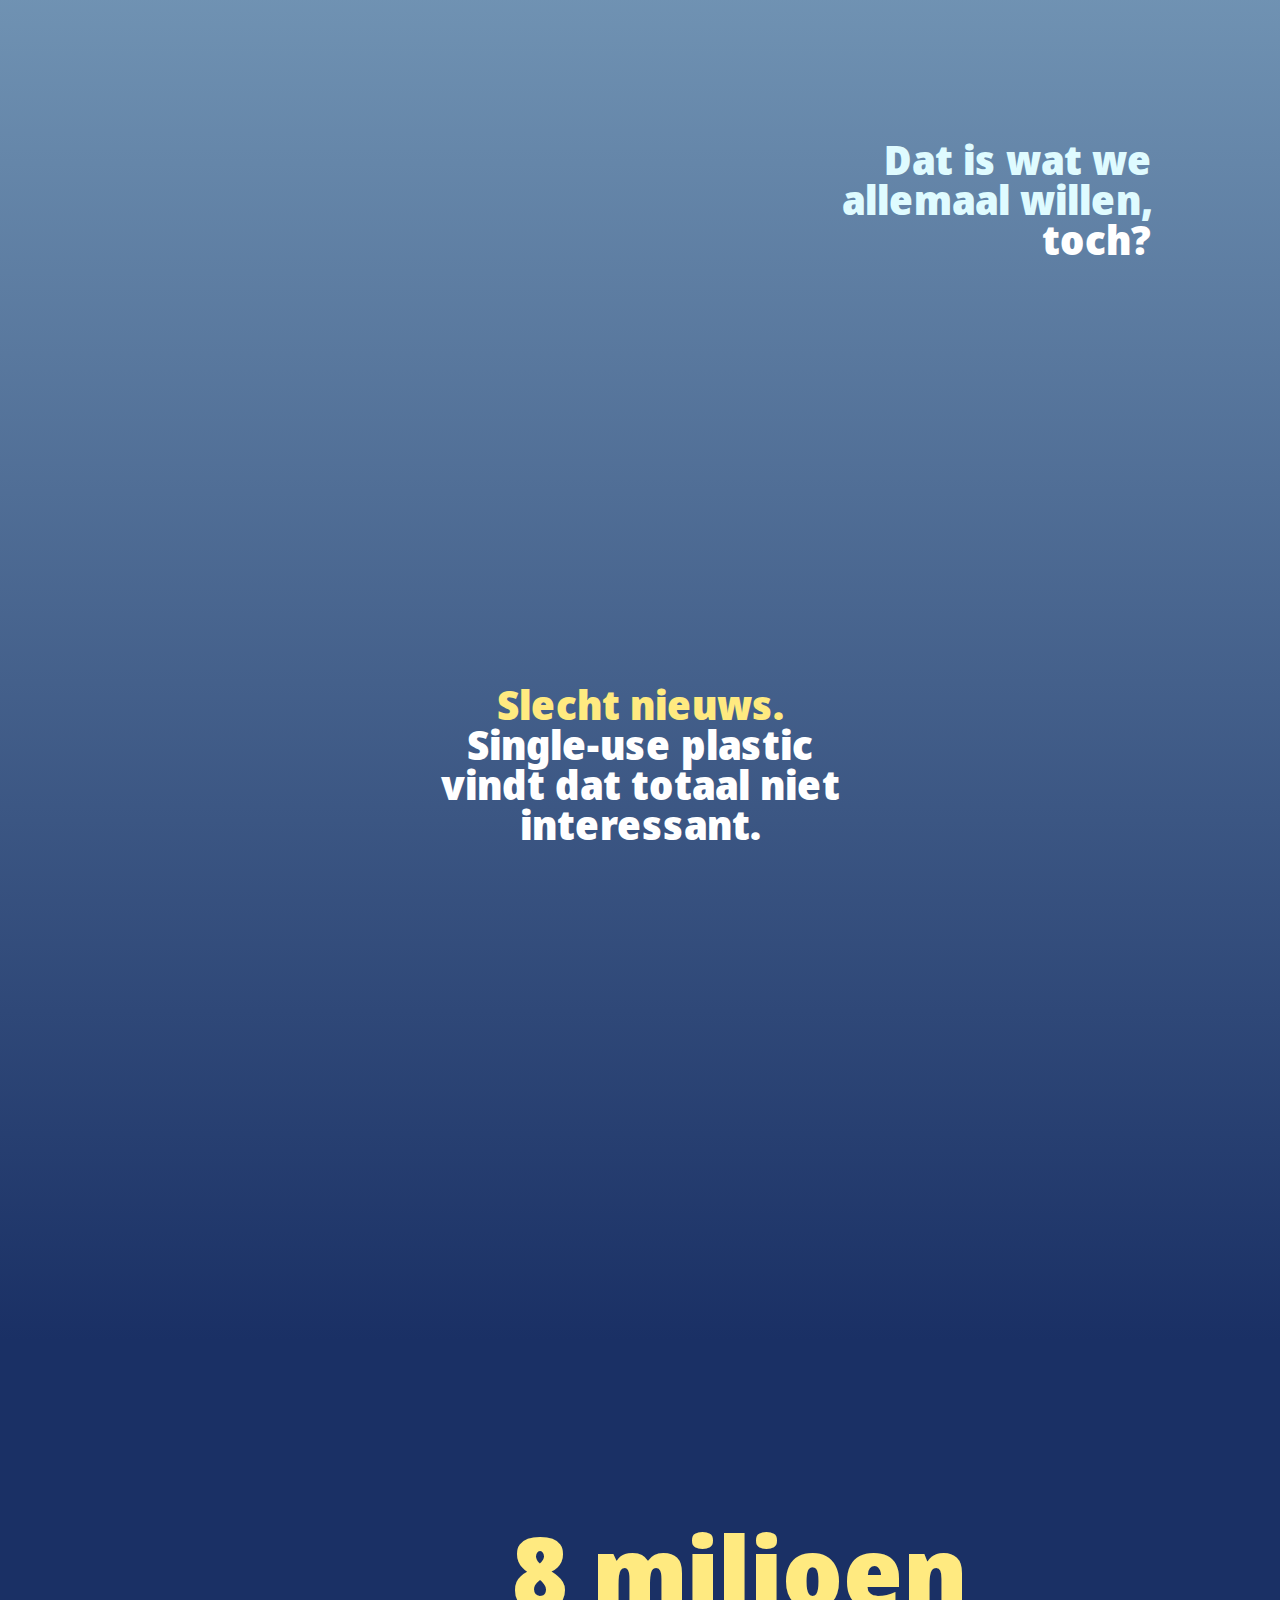
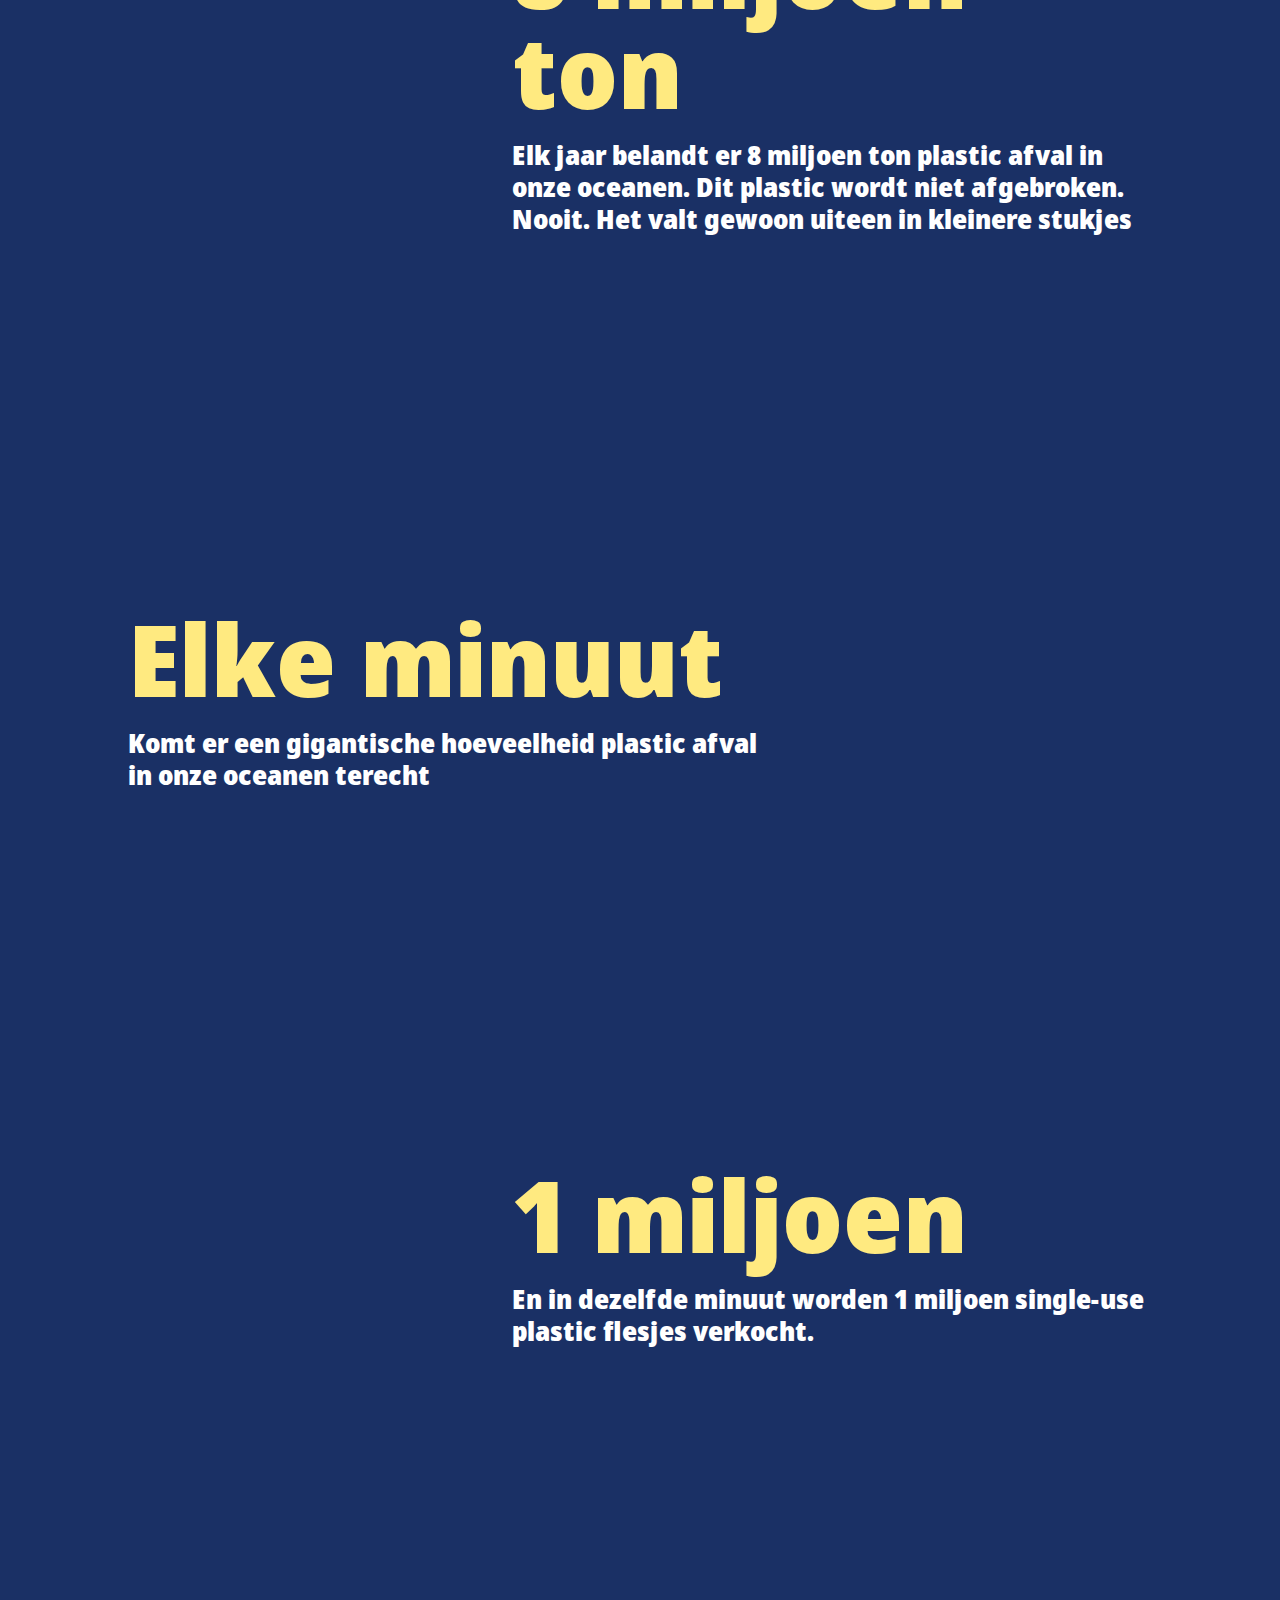
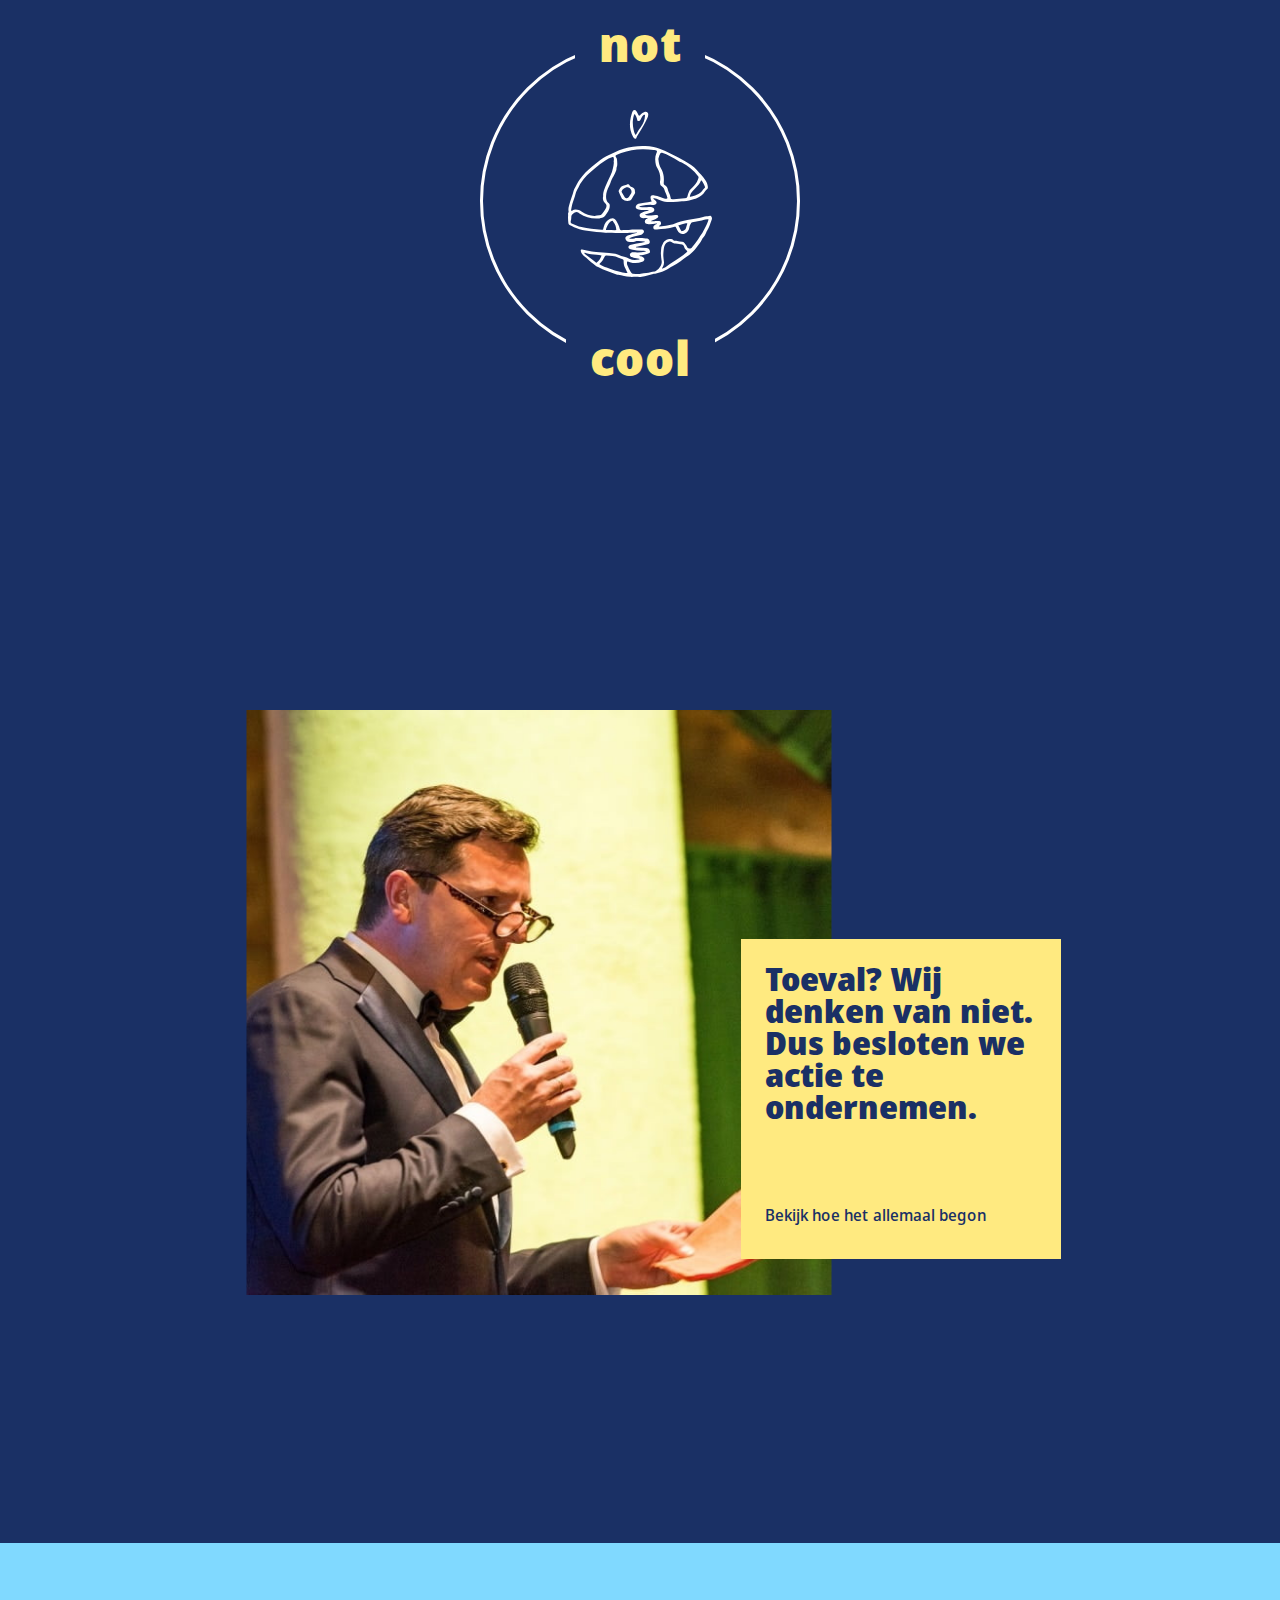
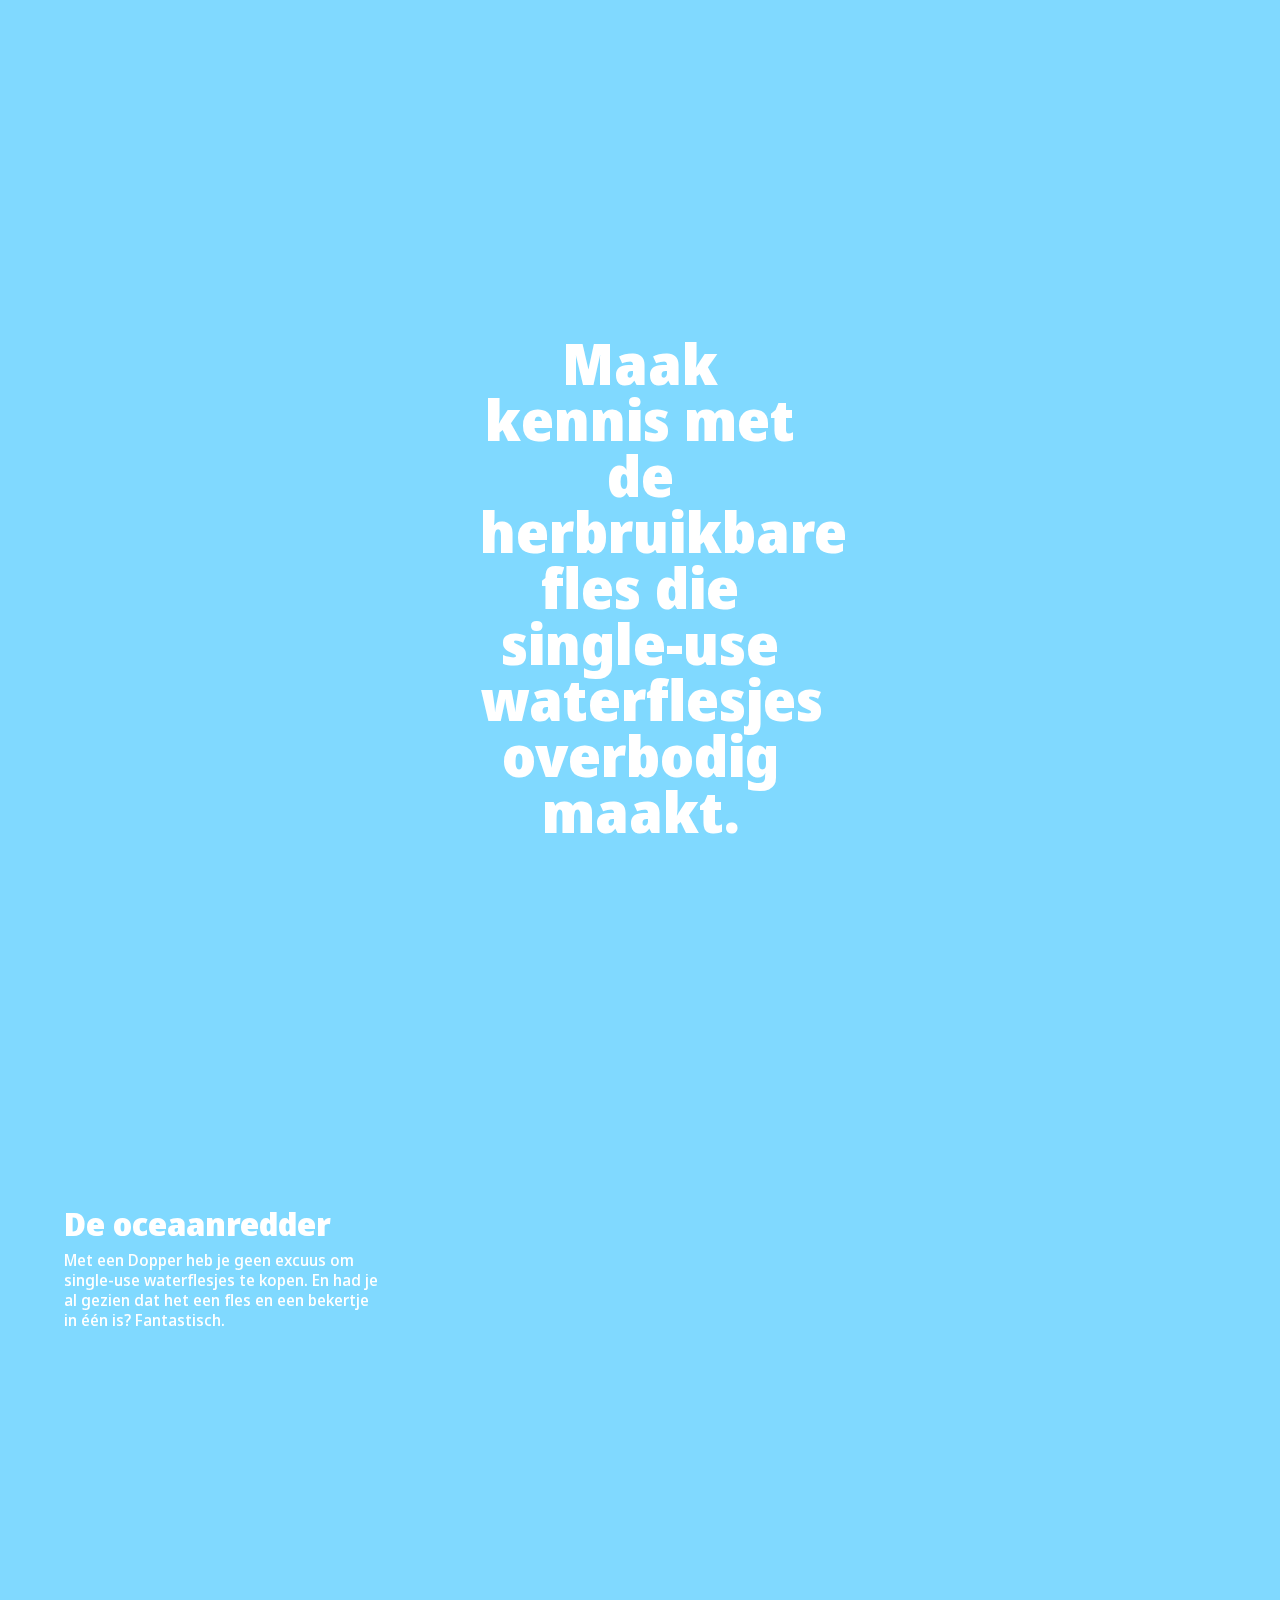
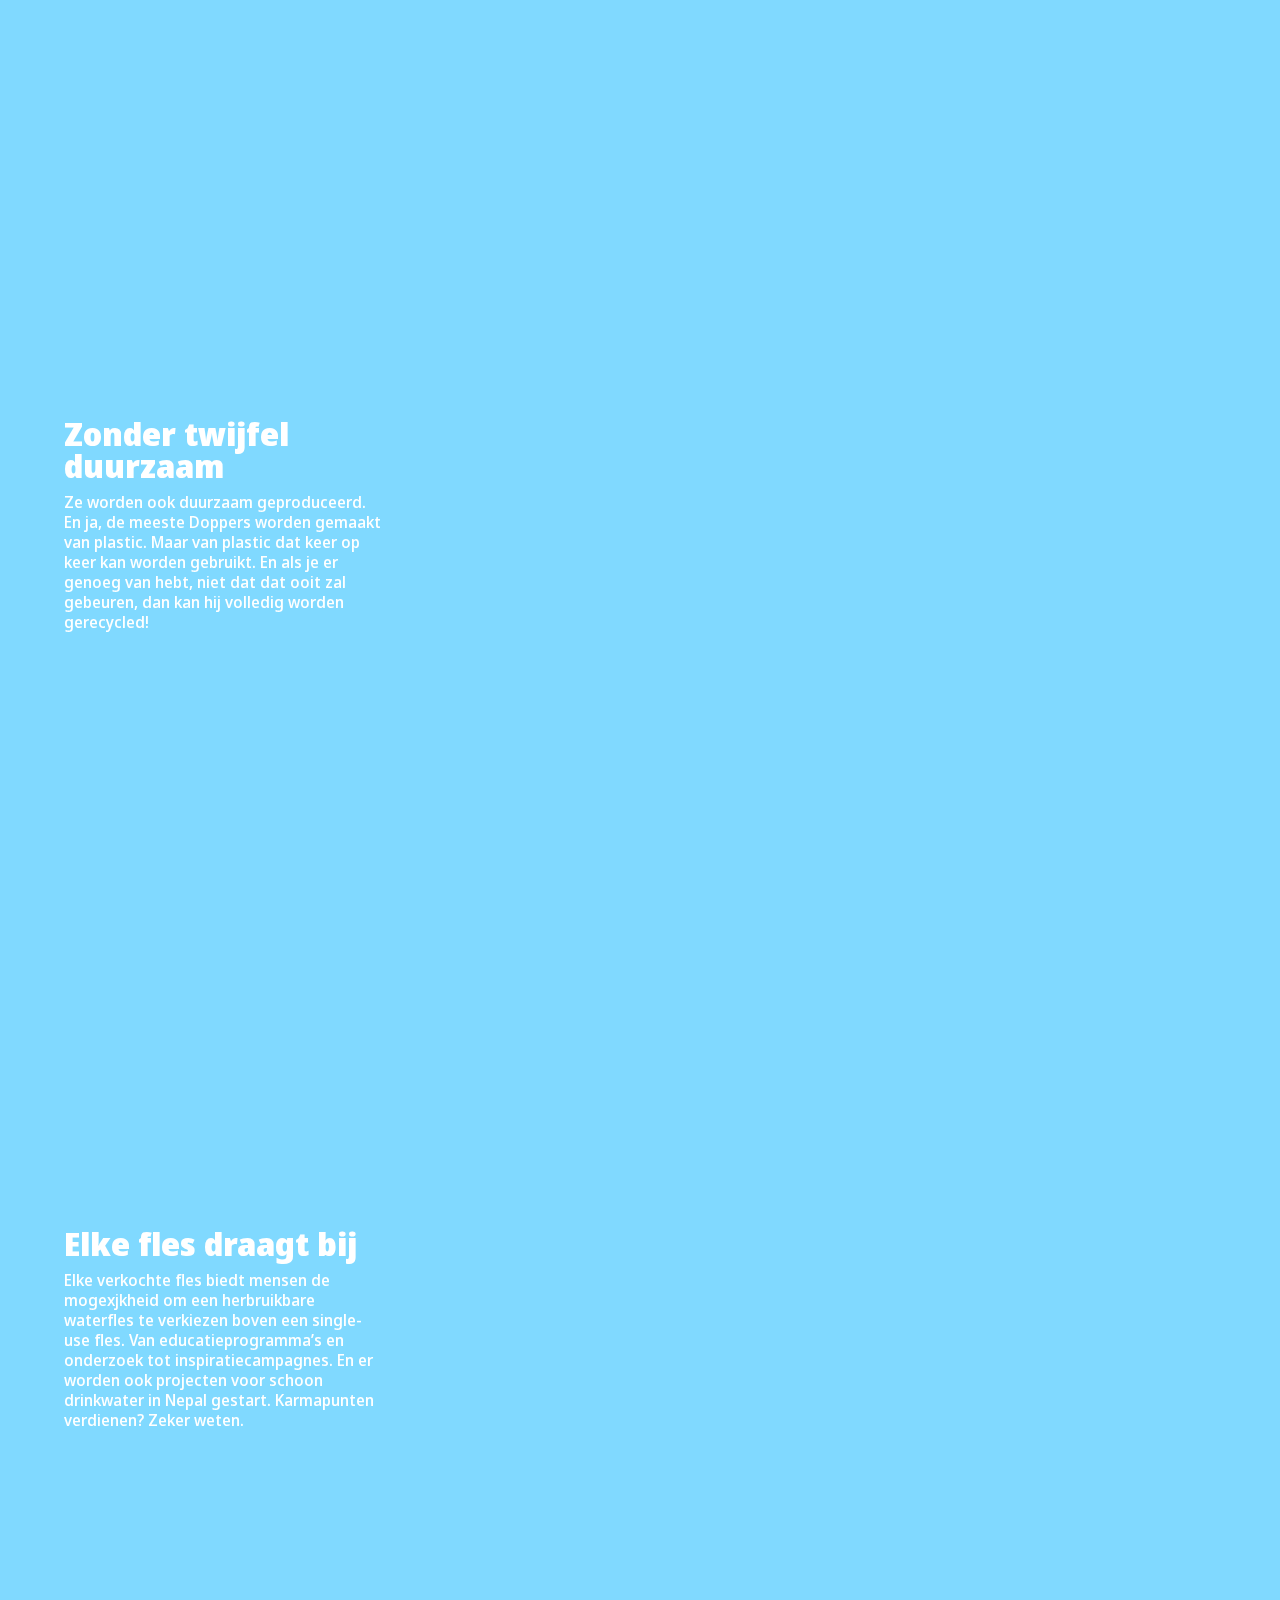
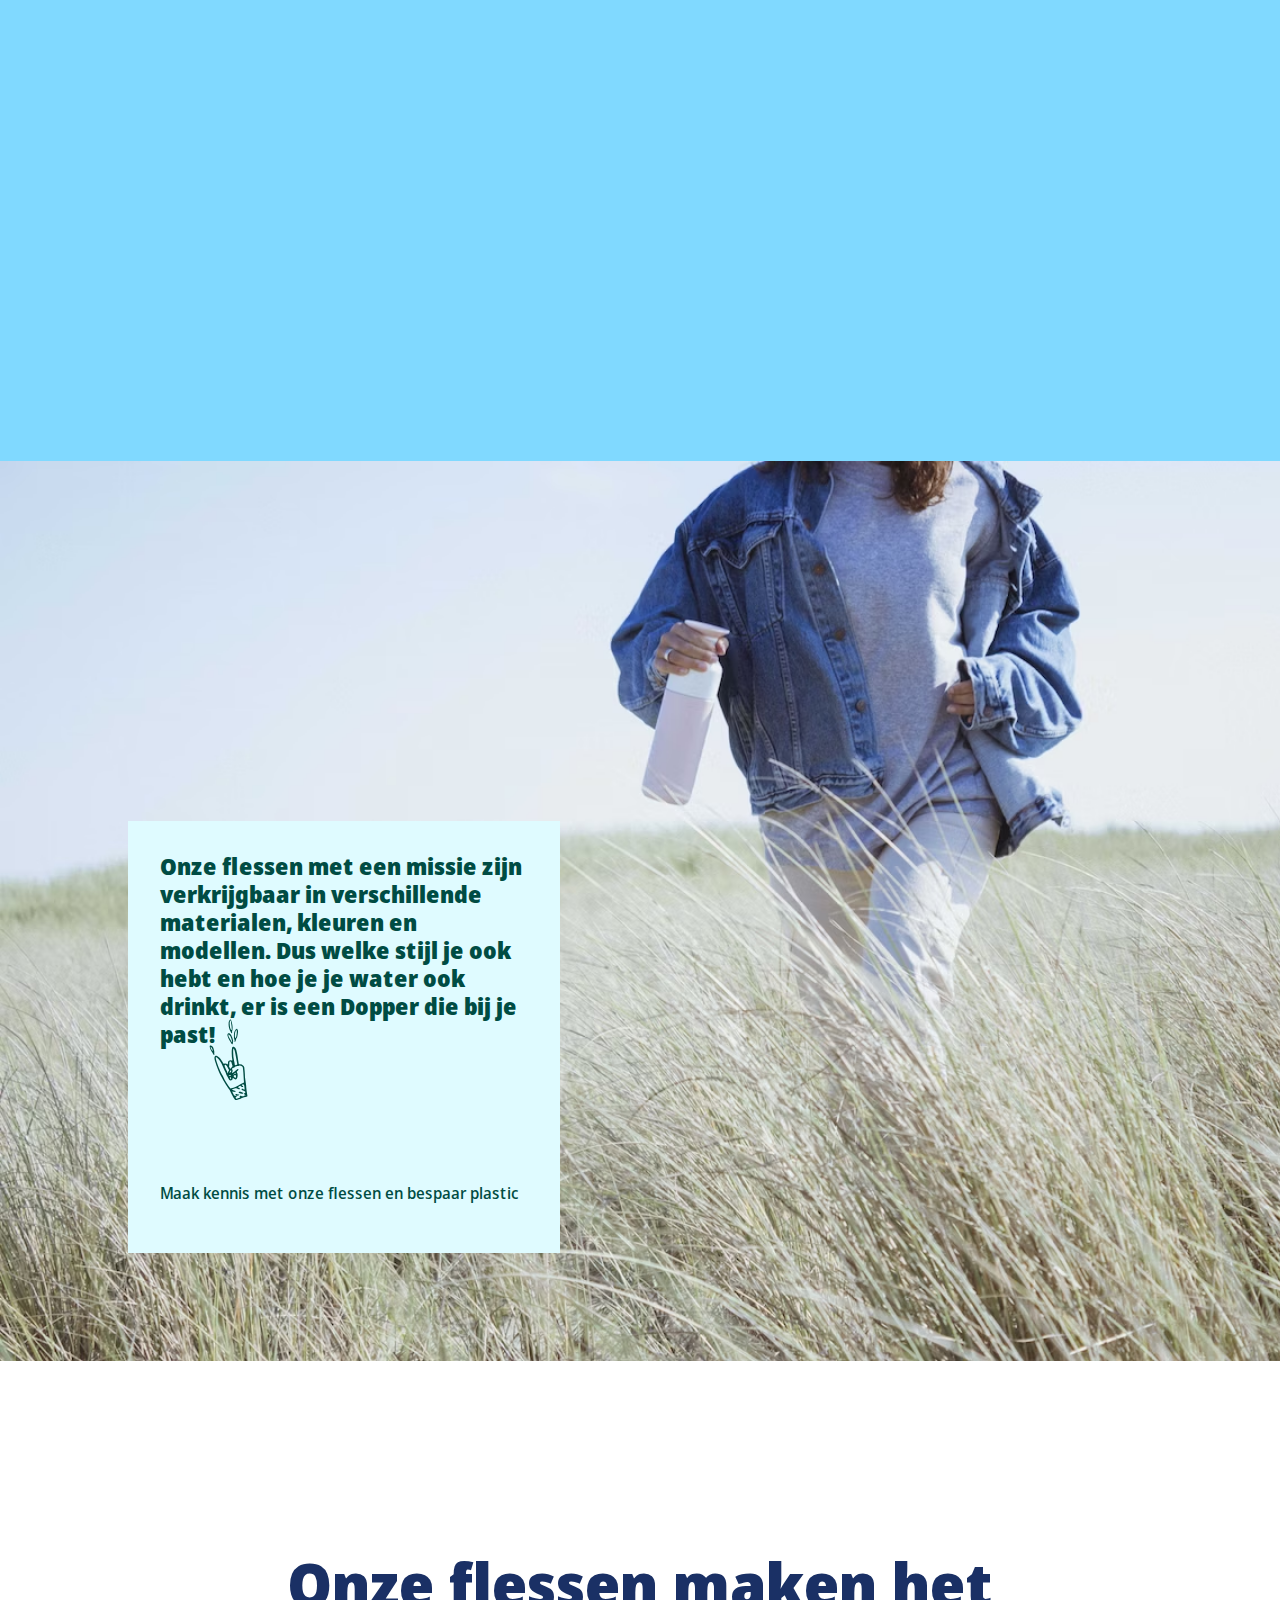
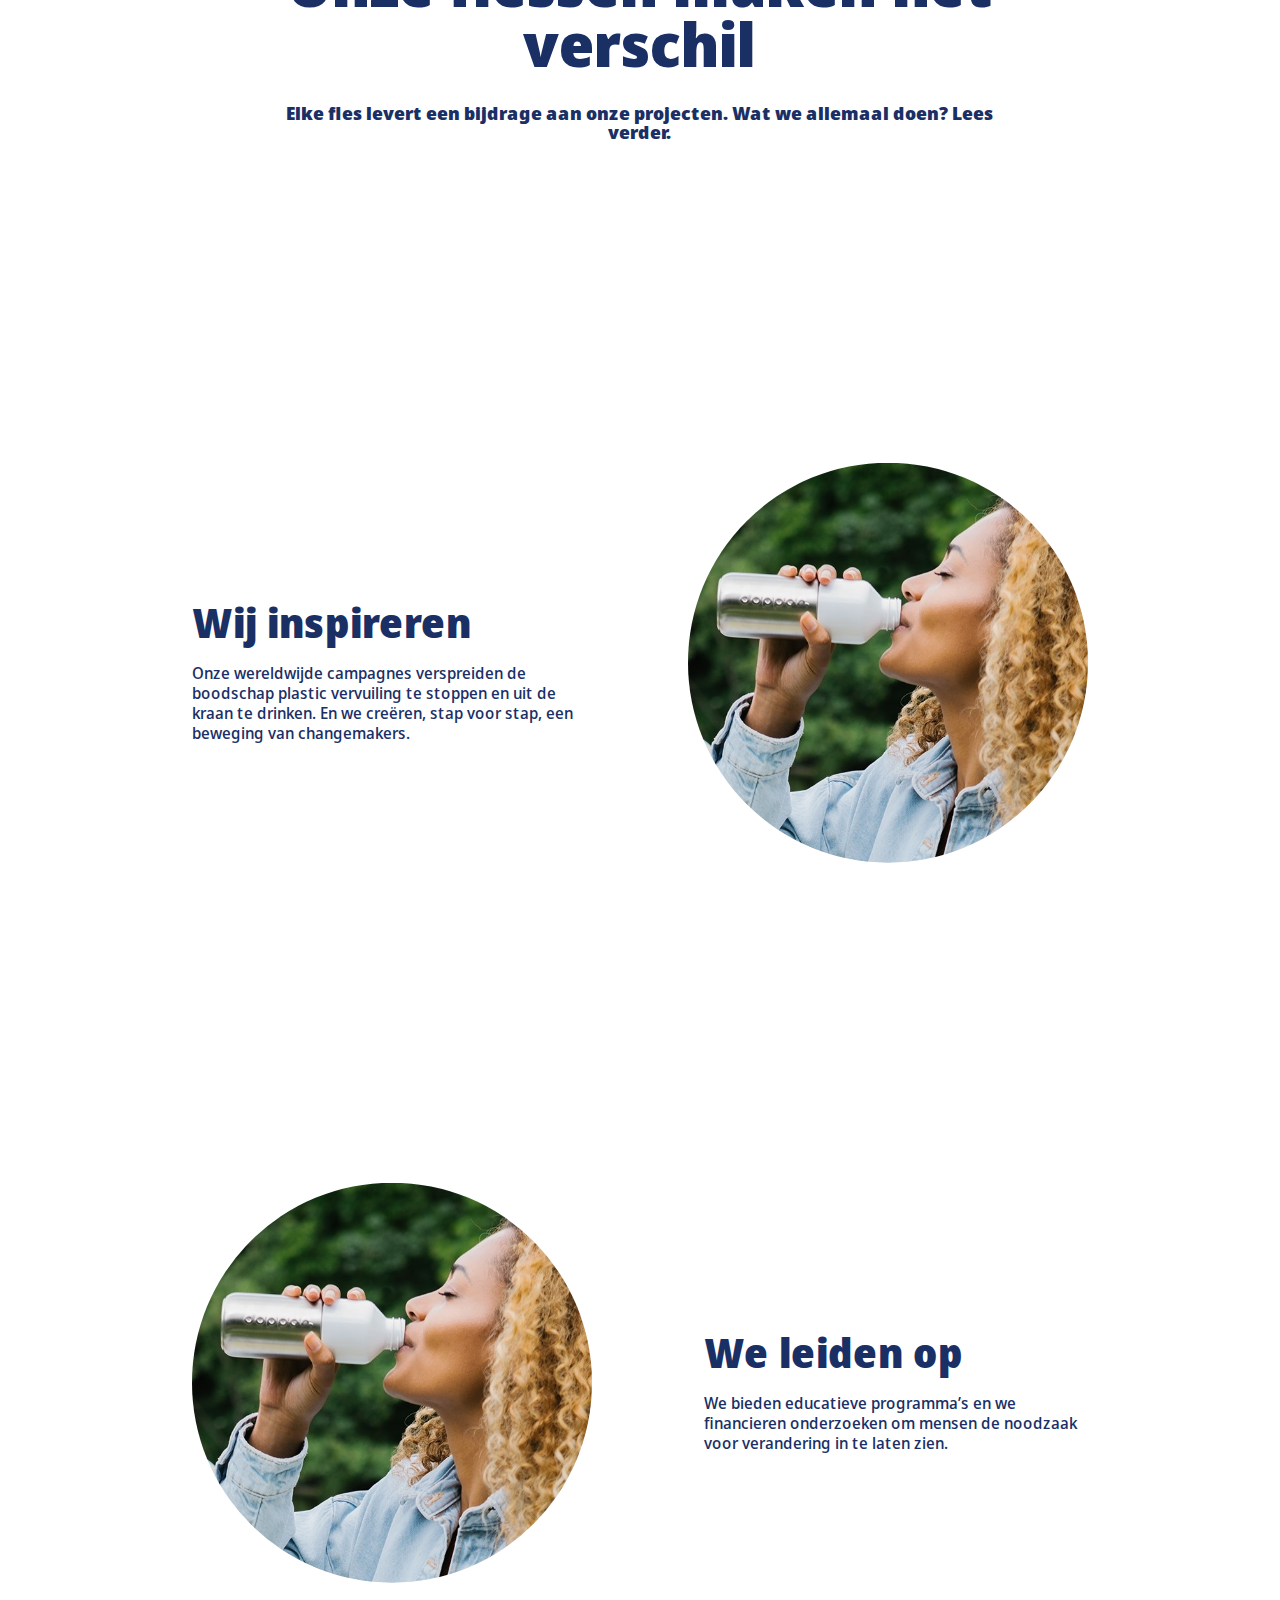
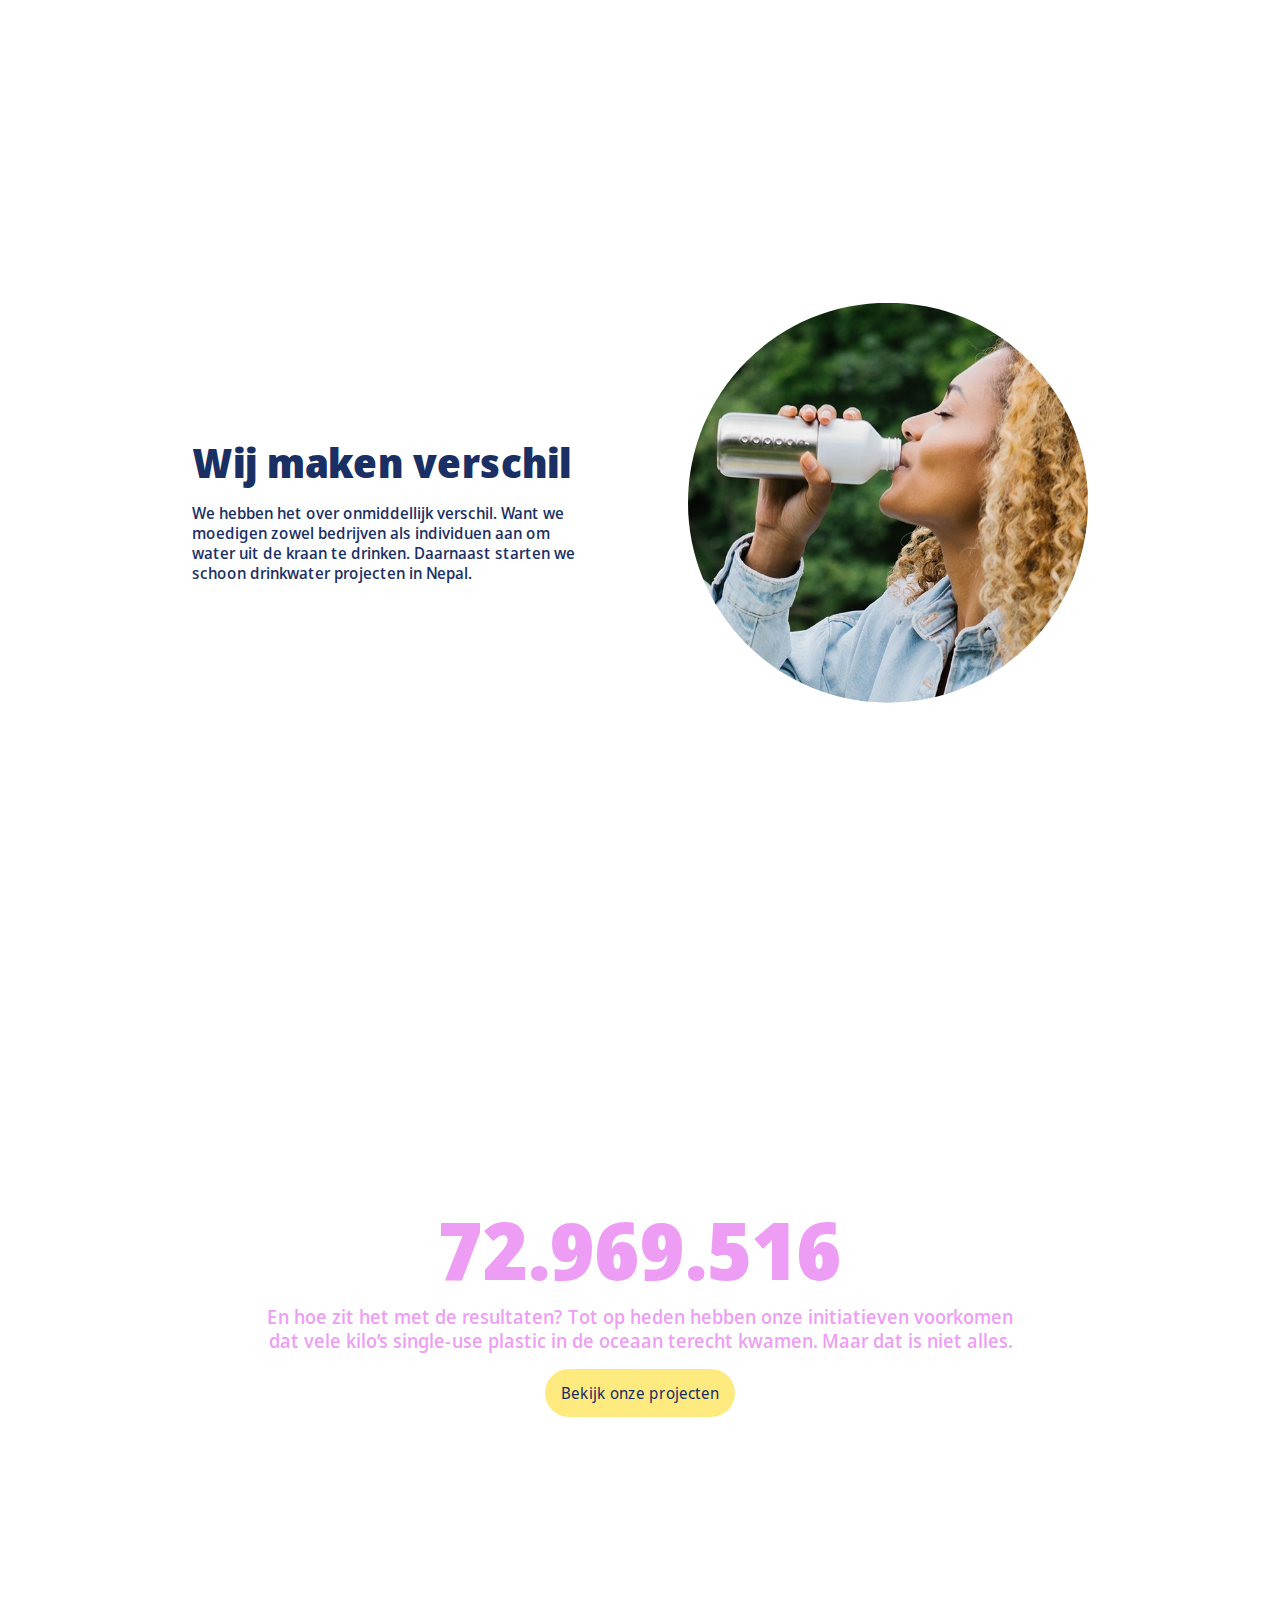
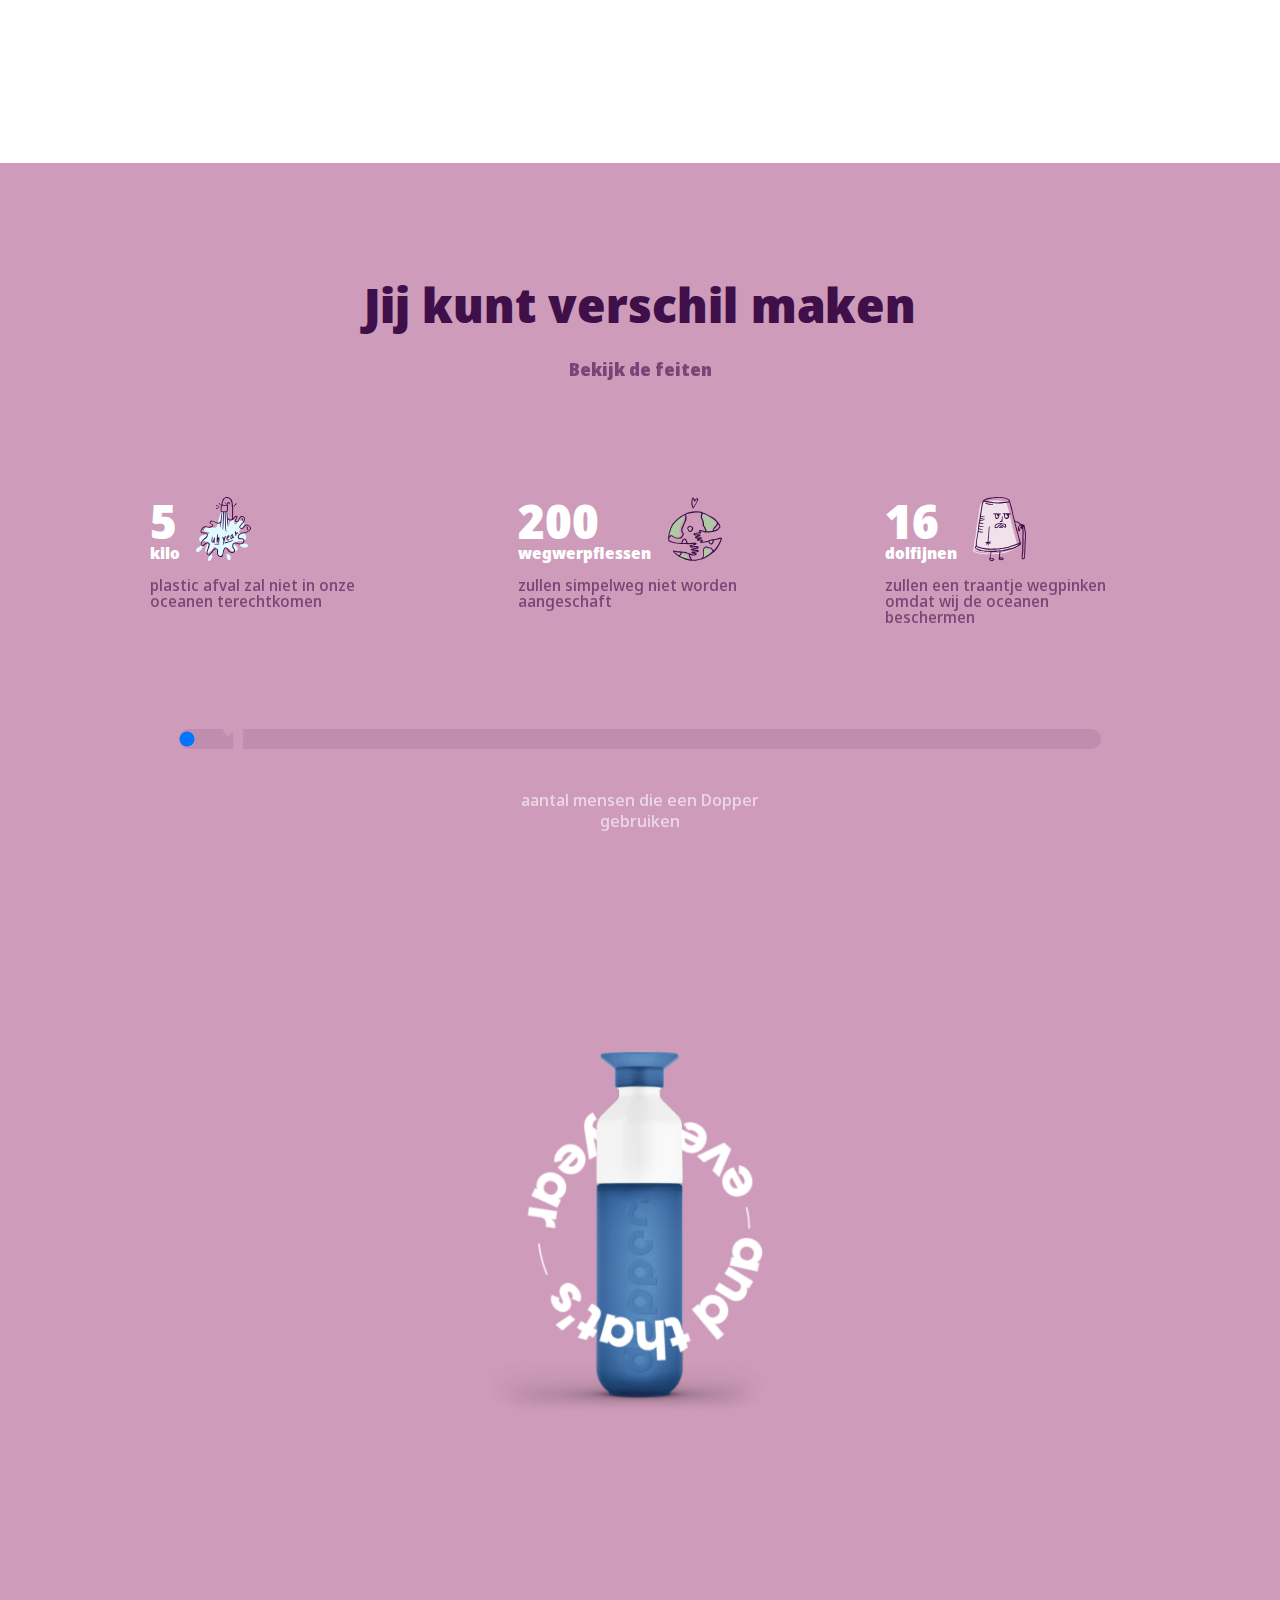
==== commit 075111ad: "Add files via upload" ====
--- a/onzemissie.html
+++ b/onzemissie.html
@@ -14,69 +14,116 @@
 <body>
 	<header class="missie">
 		<nav>
-			<a href="index.html"><svg xmlns="http://www.w3.org/2000/svg"><g fill="none" fill-rule="evenodd"><path d="M116.632 2.556c-4.97 0-9.016 3.97-9.016 8.848 0 .08.004.16.013.238h-.005v4.543h5.05v-4.51c.012-.09.018-.18.018-.271 0-2.133 1.766-3.868 3.94-3.868 1.56 0 2.975.904 3.606 2.304.084.182.187.348.305.499l4.291-2.605c-1.464-3.149-4.67-5.178-8.202-5.178" fill="currentcolor"/><path d="M125.238 10.43s-.789 3.956-.143 5.206c.647 1.25 2.183 1.747 3.4 1.057 1.219-.69 1.657-2.307 1.01-3.556-.646-1.25-4.267-2.707-4.267-2.707" fill="currentcolor"/><path d="M94.85 15.363c-.055-.01-.103-.022-.148-.03.05.008.099.02.148.03" fill="currentcolor"/><path d="M95.132 15.408a5.833 5.833 0 0 1-.43-.075c.14.034.285.06.43.075" fill="currentcolor"/><path d="M95.132 2.556c-4.985 0-9.04 4.011-9.04 8.945 0 4.875 4.008 8.889 8.937 8.943h1.841v-4.872a47.247 47.247 0 0 1-2.053-.143 3.835 3.835 0 0 1-.352-.042 1.686 1.686 0 0 1-.148-.024c-.028-.005-.055-.012-.083-.016a.094.094 0 0 0-.027-.008c-1.741-.41-3.06-1.98-3.06-3.839 0-2.175 1.787-4.004 3.985-3.944.886.023 1.608.258 2.248.694.887.602 1.475 1.54 1.475 2.657 0 1.51-1.075 2.766-2.507 3.076v.088c.42.005.987-.013 1.757-.013H103.795l.002-.001a8.83 8.83 0 0 0 .375-2.557c0-4.933-4.054-8.944-9.04-8.944" fill="currentcolor"/><path d="M94.967 15.376c-.089-.015-.178-.025-.265-.043.078.017.164.03.265.043M6.824 11.475c0-2.157 1.763-3.907 3.937-3.907 2.175 0 3.937 1.75 3.937 3.907s-1.762 3.908-3.937 3.908c-2.174 0-3.937-1.75-3.937-3.908m12.977-.001c0-.116-.004-.233-.008-.348V0h-5.108v3.392a9.044 9.044 0 0 0-3.923-.887c-4.993 0-9.04 4.016-9.04 8.969 0 4.954 4.047 8.97 9.04 8.97 4.992 0 9.04-4.016 9.04-8.97M27.48 11.536c0-2.151 1.761-3.896 3.936-3.896s3.939 1.745 3.939 3.896-1.764 3.897-3.939 3.897-3.937-1.745-3.937-3.897m12.985-.037c0-4.94-4.048-8.943-9.04-8.943-4.993 0-9.04 4.003-9.04 8.943 0 4.94 4.047 8.945 9.04 8.945 4.993 0 9.04-4.005 9.04-8.945M49.021 11.56a3.918 3.918 0 0 1 3.926-3.912 3.919 3.919 0 0 1 3.927 3.911c0 2.16-1.758 3.91-3.927 3.91a3.918 3.918 0 0 1-3.926-3.91zm.003 8.113a9.051 9.051 0 0 0 3.923.89c4.992 0 9.04-4.031 9.04-9.004 0-4.972-4.048-9.003-9.04-9.003-4.993 0-9.04 4.03-9.04 9.003 0 .11.004.219.008.328V23h5.11v-3.327zM70.542 11.56a3.92 3.92 0 0 1 3.928-3.912 3.919 3.919 0 0 1 3.927 3.911c0 2.16-1.758 3.91-3.927 3.91a3.92 3.92 0 0 1-3.928-3.91zm.007 8.113a9.044 9.044 0 0 0 3.921.89c4.993 0 9.04-4.031 9.04-9.004 0-4.972-4.047-9.003-9.04-9.003-4.992 0-9.04 4.03-9.04 9.003 0 .11.005.219.01.328V23h5.109v-3.327zM1.051 3.786h.168c.19 0 .354-.069.354-.245 0-.123-.093-.248-.354-.248-.076 0-.128.005-.168.01v.483zm0 .787H.82V3.151c.122-.017.237-.034.41-.034.222 0 .367.044.454.108.087.062.135.159.135.294 0 .187-.13.3-.285.345v.012c.127.023.215.135.244.345.034.222.07.307.092.352h-.243c-.036-.045-.07-.176-.1-.363-.034-.18-.126-.249-.312-.249h-.163v.612zm.244-1.818c-.576 0-1.044.48-1.044 1.076 0 .605.468 1.082 1.05 1.082.58.005 1.043-.477 1.043-1.077S1.88 2.756 1.3 2.756h-.006zm.006-.2c.713 0 1.282.568 1.282 1.276 0 .719-.57 1.28-1.288 1.28A1.281 1.281 0 0 1 0 3.831c0-.708.58-1.275 1.295-1.275h.006z" fill="currentcolor"/></g></svg></a>
-			<button>
-				<span></span>
-				<span></span> 
-			</button>
-		</nav>
-		<nav>
-			<nav>
-				<button>nl <img src="images/algemeen/NL.svg" alt="Nederlandse vlag"></button>
-				<button>
-					<span></span>
-					<span></span>
-				</button>
-			</nav>
 			<ul>
-				<li><a href="">Shop</a></li>
-				<li>
-					<details>
-						<summary>Producten</summary>
-						<a href="">Koop een Dopper-fles</a>
-						<a href="">Personaliseer een Dopper-fles</a>
-						<a href="">Koop Dopper Accessoires</a>
-						<a href="">Koop Dopper Onderdelen</a>
-						<a href="">Bekijk alle Dopper producten</a>
-					</details>
-				</li>
-				<li>
-					<details>
-						<summary>Voor Bedrijven</summary>
-						<a href="">Dopper-flessen verkopen</a>
-						<a href="">Bestel bedrukte	flessen</a>
-						<a href="">Bestel de Dopper Water Tap</a>
-						<a href="">Zegt het Voort</a>
-						<a href="">Onderteken de Wave Pledge</a>
-					</details>
-				</li>
-				<li>
-					<details>
-						<summary>Missie</summary>
-						<a href="onzemissie.html">Red Onze Zeeën</a>
-						<a href="">Schoon Drinkwater-Projecten</a>
-						<a href="">Onderteken de Wave Pledge</a>
-						<a href="">Duurzaamheid</a>
-					</details>
-				</li>
-				<li>
-					<details>
-						<summary>Sluit je aan</summary>
-						<a href="">Vind een Openbare Waterkraan</a>
-						<a href="">Lees de Dopper Blog</a>
-						<a href="">Duurzaamheidsles op Scholen</a>
-						<a href="">Onderteken de Wave Pledge</a>
-					</details>
-				</li>
-
-				<hr noshade> 
-				<!-- oei oei oei  noshade is obsolete-->
-
-				<a href="">
-					<img src="images/algemeen/GoogleMaps-Header-Water-Tap.avif" alt="Persoon die met Google maps navigeert naar een watertappunt">
-					<h2>Vind een watertappunt</h2>
-					<p>Zoek naar 'water tap' en vind jouw dichtsbijzijnde watertappunt</p>
-				</a>
+				<li>
+					<a href="index.html"><svg xmlns="http://www.w3.org/2000/svg"><g fill="none" fill-rule="evenodd"><path d="M116.632 2.556c-4.97 0-9.016 3.97-9.016 8.848 0 .08.004.16.013.238h-.005v4.543h5.05v-4.51c.012-.09.018-.18.018-.271 0-2.133 1.766-3.868 3.94-3.868 1.56 0 2.975.904 3.606 2.304.084.182.187.348.305.499l4.291-2.605c-1.464-3.149-4.67-5.178-8.202-5.178" fill="currentcolor"/><path d="M125.238 10.43s-.789 3.956-.143 5.206c.647 1.25 2.183 1.747 3.4 1.057 1.219-.69 1.657-2.307 1.01-3.556-.646-1.25-4.267-2.707-4.267-2.707" fill="currentcolor"/><path d="M94.85 15.363c-.055-.01-.103-.022-.148-.03.05.008.099.02.148.03" fill="currentcolor"/><path d="M95.132 15.408a5.833 5.833 0 0 1-.43-.075c.14.034.285.06.43.075" fill="currentcolor"/><path d="M95.132 2.556c-4.985 0-9.04 4.011-9.04 8.945 0 4.875 4.008 8.889 8.937 8.943h1.841v-4.872a47.247 47.247 0 0 1-2.053-.143 3.835 3.835 0 0 1-.352-.042 1.686 1.686 0 0 1-.148-.024c-.028-.005-.055-.012-.083-.016a.094.094 0 0 0-.027-.008c-1.741-.41-3.06-1.98-3.06-3.839 0-2.175 1.787-4.004 3.985-3.944.886.023 1.608.258 2.248.694.887.602 1.475 1.54 1.475 2.657 0 1.51-1.075 2.766-2.507 3.076v.088c.42.005.987-.013 1.757-.013H103.795l.002-.001a8.83 8.83 0 0 0 .375-2.557c0-4.933-4.054-8.944-9.04-8.944" fill="currentcolor"/><path d="M94.967 15.376c-.089-.015-.178-.025-.265-.043.078.017.164.03.265.043M6.824 11.475c0-2.157 1.763-3.907 3.937-3.907 2.175 0 3.937 1.75 3.937 3.907s-1.762 3.908-3.937 3.908c-2.174 0-3.937-1.75-3.937-3.908m12.977-.001c0-.116-.004-.233-.008-.348V0h-5.108v3.392a9.044 9.044 0 0 0-3.923-.887c-4.993 0-9.04 4.016-9.04 8.969 0 4.954 4.047 8.97 9.04 8.97 4.992 0 9.04-4.016 9.04-8.97M27.48 11.536c0-2.151 1.761-3.896 3.936-3.896s3.939 1.745 3.939 3.896-1.764 3.897-3.939 3.897-3.937-1.745-3.937-3.897m12.985-.037c0-4.94-4.048-8.943-9.04-8.943-4.993 0-9.04 4.003-9.04 8.943 0 4.94 4.047 8.945 9.04 8.945 4.993 0 9.04-4.005 9.04-8.945M49.021 11.56a3.918 3.918 0 0 1 3.926-3.912 3.919 3.919 0 0 1 3.927 3.911c0 2.16-1.758 3.91-3.927 3.91a3.918 3.918 0 0 1-3.926-3.91zm.003 8.113a9.051 9.051 0 0 0 3.923.89c4.992 0 9.04-4.031 9.04-9.004 0-4.972-4.048-9.003-9.04-9.003-4.993 0-9.04 4.03-9.04 9.003 0 .11.004.219.008.328V23h5.11v-3.327zM70.542 11.56a3.92 3.92 0 0 1 3.928-3.912 3.919 3.919 0 0 1 3.927 3.911c0 2.16-1.758 3.91-3.927 3.91a3.92 3.92 0 0 1-3.928-3.91zm.007 8.113a9.044 9.044 0 0 0 3.921.89c4.993 0 9.04-4.031 9.04-9.004 0-4.972-4.047-9.003-9.04-9.003-4.992 0-9.04 4.03-9.04 9.003 0 .11.005.219.01.328V23h5.109v-3.327zM1.051 3.786h.168c.19 0 .354-.069.354-.245 0-.123-.093-.248-.354-.248-.076 0-.128.005-.168.01v.483zm0 .787H.82V3.151c.122-.017.237-.034.41-.034.222 0 .367.044.454.108.087.062.135.159.135.294 0 .187-.13.3-.285.345v.012c.127.023.215.135.244.345.034.222.07.307.092.352h-.243c-.036-.045-.07-.176-.1-.363-.034-.18-.126-.249-.312-.249h-.163v.612zm.244-1.818c-.576 0-1.044.48-1.044 1.076 0 .605.468 1.082 1.05 1.082.58.005 1.043-.477 1.043-1.077S1.88 2.756 1.3 2.756h-.006zm.006-.2c.713 0 1.282.568 1.282 1.276 0 .719-.57 1.28-1.288 1.28A1.281 1.281 0 0 1 0 3.831c0-.708.58-1.275 1.295-1.275h.006z" fill="currentcolor"/></g></svg></a>
+					<a href="#home">skip naar de content</a>
+					<button>
+						<span></span>
+						<span></span> 
+					</button>
+				</li>
+				<li>
+					<div>
+						<button>nl <img src="images/algemeen/NL.svg" alt="Nederlandse vlag"></button>
+						<a href="">Vind een waterpunt</a>
+						<button>
+							<span></span>
+							<span></span>
+						</button>
+					</div>
+					<ul>
+						<li><a href="">Shop</a></li>
+						<li>
+							<details>
+								<summary>Producten</summary>
+								<div>
+									<a href="">Koop een Dopper-fles</a>
+									<a href="">Personaliseer een Dopper-fles</a>
+									<a href="">Koop Dopper Accessoires</a>
+									<a href="">Koop Dopper Onderdelen</a>
+									<a href="">Bekijk alle Dopper producten</a>
+								</div>
+							</details>
+						</li>
+						<li>
+							<details>
+								<summary>Voor Bedrijven</summary>
+								<div>
+									<a href="">Dopper-flessen verkopen</a>
+									<a href="">Bestel bedrukte	flessen</a>
+									<a href="">Bestel de Dopper Water Tap</a>
+									<a href="">Zegt het Voort</a>
+									<a href="">Onderteken de Wave Pledge</a>
+								</div>
+							</details>
+						</li>
+						<li>
+							<details>
+								<summary>Missie</summary>
+									<div>
+									<a href="onzemissie.html">
+										<img src="images/algemeen/nav_image.png" alt="">
+										<div>
+											<h2>Red Onze Zeeën</h2>
+											<p>Lees meer over onze missie om de zeeën te redden van wegwerpplastic</p>
+										</div>
+									</a>
+									<a href="">
+										<img src="images/algemeen/nav_image.png" alt="">
+										<div>
+											<h2>Schoon Drinkwater-Projecten</h2>
+											<p>Lees meer over onze drinkwaterprojecten in Nepal</p>
+										</div>
+									</a>
+									<a href="">
+										<img src="images/algemeen/nav_image.png" alt="">
+										<div>
+											<h2>Onderteken de Wave Pledge</h2>
+											<p>Zet je in om onze zeeën te redden - onderteken de verklaring en zeg nee tegen wegwerpplastic</p>
+										</div>
+									</a>
+									<a href="">
+										<img src="images/algemeen/nav_image.png" alt="">
+										<div>
+											<h2>Duurzaamheid</h2>
+											<p>Door voor Dopper te kiezen bestrijd je plasticvervuiling met de meest duurzame fles ter wereld. Het bewijs lees je</p>
+										</div>
+									</a>
+								</div>
+							</detail>
+						</li>
+						<li>
+							<details>
+								<summary>Sluit je aan</summary>
+								<div>
+									<a href="">Vind een Openbare Waterkraan</a>
+									<a href="">Lees de Dopper Blog</a>
+									<a href="">Duurzaamheidsles op Scholen</a>
+									<a href="">Onderteken de Wave Pledge</a>
+								</div>
+							</details>
+						</li>
+	
+						<hr noshade> 
+	
+						<a href="">
+							<img src="images/algemeen/GoogleMaps-Header-Water-Tap.avif" alt="Persoon die met Google maps navigeert naar een watertappunt">
+							<h2>Vind een watertappunt</h2>
+							<p>Zoek naar 'water tap' en vind jouw dichtsbijzijnde watertappunt</p>
+						</a>
+					</ul>
+				</li>
+				<li>
+					<a href="">
+						<p>Vind een waterpunt</p>
+						<button>
+							<span></span>
+							<span></span>
+						</button>
+					</a>
+					<button>nl<img src="images/algemeen/NL.svg" alt=""></button>
+				</li>
 			</ul>
 		</nav>
 	</header>
@@ -85,7 +132,6 @@
         <section>
             <h1>Let's do our part for the oceans</h1>
 			<a href="#anchorlink">
-				<span></span>
 				<span></span>
 				<span></span>
 			</a>
@@ -108,9 +154,16 @@
 				<h2>1 miljoen</h2>
 				<p>En in dezelfde minuut worden 1 miljoen single-use plastic flesjes verkocht.</p>
 			</article>
-		</section>
-		<section>
-			<img src="images/missie/presenteren.jpg" alt="Een man die aan het presenteren is">
+			<div>
+				<div>
+					<span>not</span>
+					<span>cool</span>
+				</div>
+				<img src="images/missie/huggie-erf.svg" alt="">
+			</div>
+		</section>
+		<section>
+			<img src="images/missie/man_presentatie.jpg" alt="Een man die aan het presenteren is">
 			<div>
 				<h2>Toeval? Wij denken van niet. Dus besloten we actie te ondernemen.</h2>
 				<a href="">Bekijk hoe het allemaal begon</a>
@@ -122,16 +175,16 @@
 				<img id="dopper" src="images/missie/1106_-_dopper_insulated_-_glacier_grey_-_580ml_-_full_bottle_1_.png" alt="Een Dopper fles">
 			</div>
 			<section>
-				<h2>De oceaanredder</h2>
+				<h3>De oceaanredder</h3>
 				<p>Met een Dopper heb je geen excuus om single-use waterflesjes te kopen. En had je al gezien dat het een fles en een bekertje in één is? Fantastisch.</p>
 			</section>
 			<section>
-				<h2>Zonder twijfel duurzaam</h2>
+				<h3>Zonder twijfel duurzaam</h3>
 				<p>Ze worden ook duurzaam geproduceerd. En ja, de meeste Doppers worden gemaakt van plastic. Maar van plastic dat keer op keer kan worden gebruikt. 
 					En als je er genoeg van hebt, niet dat dat ooit zal gebeuren, dan kan hij volledig worden gerecycled!</p>
 			</section>
 			<section>
-				<h2>Elke fles draagt bij</h2>
+				<h3>Elke fles draagt bij</h3>
 				<p>Elke verkochte fles biedt mensen de mogexjkheid om een herbruikbare waterfles te verkiezen boven een single-use fles. 
 					Van educatieprogramma’s en onderzoek tot inspiratiecampagnes. 
 					En er worden ook projecten voor schoon drinkwater in Nepal gestart. Karmapunten verdienen? Zeker weten.</p>
@@ -146,23 +199,31 @@
 			</div>
 		</section>
 		<section>
+			<div>
 				<h2>Onze flessen maken het verschil</h2>
 				<p>Elke fles levert een bijdrage aan onze projecten. Wat we allemaal doen? Lees verder.</p>
-			<section>
-				<h3>Wij inspireren</h3>
-				<p>Onze wereldwijde campagnes verspreiden de boodschap plastic vervuiling te stoppen en uit de kraan te drinken. 
-					En we creëren, stap voor stap, een beweging van changemakers.</p>
+			</div>
+			<section>
+				<div>
+					<h3>Wij inspireren</h3>
+					<p>Onze wereldwijde campagnes verspreiden de boodschap plastic vervuiling te stoppen en uit de kraan te drinken. 
+						En we creëren, stap voor stap, een beweging van changemakers.</p>
+				</div>
 				<img src="images/missie/4756-Dopper-Steel-350ml-Social-Post-1200x638-3.jpg" alt="Een persoon die uit een dopper fles drinkt">
 			</section>
 			<section>
-				<h3>We leiden op</h3>
-				<p>We bieden educatieve programma’s en we financieren onderzoeken om mensen de noodzaak voor verandering in te laten zien.</p>
+				<div>
+					<h3>We leiden op</h3>
+					<p>We bieden educatieve programma’s en we financieren onderzoeken om mensen de noodzaak voor verandering in te laten zien.</p>
+				</div>
 				<img src="images/missie/4756-Dopper-Steel-350ml-Social-Post-1200x638-3.jpg" alt="Een persoon die uit een dopper fles drinkt">
 			</section>
 			<section>
-				<h3>Wij maken verschil</h3>
-				<p>We hebben het over onmiddellijk verschil. Want we moedigen zowel bedrijven als individuen aan om water uit de kraan te drinken. 
-					Daarnaast starten we schoon drinkwater projecten in Nepal.</p>
+				<div>
+					<h3>Wij maken verschil</h3>
+					<p>We hebben het over onmiddellijk verschil. Want we moedigen zowel bedrijven als individuen aan om water uit de kraan te drinken. 
+						Daarnaast starten we schoon drinkwater projecten in Nepal.</p>
+				</div>
 				<img src="images/missie/4756-Dopper-Steel-350ml-Social-Post-1200x638-3.jpg" alt="Een persoon die uit een dopper fles drinkt">
 			</section>
 		</section>
@@ -173,31 +234,36 @@
 			<a href="">Bekijk onze projecten</a>
 		</section>
 		<section>
+			<div>
 				<h2>Jij kunt verschil maken</h2>
 				<p>Bekijk de feiten</p>
-			<section>
-				<h2>5<span>kilo</span></h2>
-				<!-- oei oei oei -->
-				<img src="images/missie/faucet.svg" alt="">
-				<p>plastic afval zal niet in onze oceanen terechtkomen</p>
-			</section>
-			<section>
-				<h2>200<span>wegwerpflessen</span></h2>
-				<img src="images/missie/globe.svg" alt="Een getekend plaatje van een aardbol die zichzelf een knuffel geeft">
-				<p>zullen simpelweg niet worden aangeschaft</p>
-			</section>
-			<section>
-				<h2>16<span>dolfijnen</span></h2>
-				<img src="images/missie/cup.svg" alt="Een getekend plaatje van een beker op zijn kop met benen, armen, een wandelstok en een boze gezichtsuitdrukking">
-				<p>zullen een traantje wegpinken omdat wij de oceanen beschermen</p>
-			</section>
-			<div>
-				<input type="range" min="1" max="20" value="1">
+			</div>
+			<div>
+				<section>
+					<h2><span id="value_1">5</span>kilo</h2>
+					<!-- oei oei oei -->
+					<img src="images/missie/faucet.svg" alt="">
+					<p>plastic afval zal niet in onze oceanen terechtkomen</p>
+				</section>
+				<section>
+					<h2><span id="value_2">200</span>wegwerpflessen</h2>
+					<img src="images/missie/globe.svg" alt="Een getekend plaatje van een aardbol die zichzelf een knuffel geeft">
+					<p>zullen simpelweg niet worden aangeschaft</p>
+				</section>
+				<section>
+					<h2><span id="value_3">16</span>dolfijnen</h2>
+					<img src="images/missie/cup.svg" alt="Een getekend plaatje van een beker op zijn kop met benen, armen, een wandelstok en een boze gezichtsuitdrukking">
+					<p>zullen een traantje wegpinken omdat wij de oceanen beschermen</p>
+				</section>
+			</div>
+			<div>
+				<input id="slider" type="range" min="1" max="20" value="1">
+				<span id="slider_value">1</span>
 				<p>aantal mensen die een Dopper gebruiken</p>
 			</div>
 			<article>
 				<h2></h2>  <!-- niet zichbaar, wel scr reader-->
-				<img src="" alt=""> <!-- gif achtig iets -->
+				<img src="images/missie/Schermafbeelding 2023-10-04 111834.png" alt=""> <!-- gif achtig iets -->
 				<p>Complimenten voor het lezen van dit lange verhaal. Kleine samenvatting nodig? 
 					De missie van Dopper is om mensen de mogelijkheid te bieden om herbruikbare flesjes te verkiezen boven single-use waterflesjes
 					 om zo de waterbronnen van de wereld te beschermen</p>
@@ -211,10 +277,93 @@
     </main>
 
 
-    <footer>
-
-
-    </footer>
+	<footer>
+		<nav>
+			<ul>
+				<li>
+					<details>
+						<summary>Klantenservice</summary>
+						<a href="">Neem contact op</a>
+						<a href="">Helpcenter</a>
+						<a href="">Vind een winkel</a>
+						<a href="">Bezorging en verzending</a>
+						<a href="">Retouren en garantie</a>
+						<a href="">Care manual</a>
+					</details>
+					<span></span>
+					<span></span>
+				</li>
+				<li>
+					<details>
+						<summary>Over Dopper</summary>
+						<a href="">Over Dopper</a>
+						<a href="">Onze missie</a>
+						<a href="">Contact informatie</a>
+						<a href="">Ontmoet het team</a>
+						<a href="">Werken bij Dopper</a>
+						<a href="">Jaarverslag</a>
+						<a href="">Blog</a>
+						<a href="">Pers</a>
+					</details>
+					<span></span>
+					<span></span>
+				</li>
+				<li>
+					<details>
+						<summary>Zakelijk</summary>
+						<a href="">Word een Dopper-retailer</a>
+						<a href="">Maak Dopper-flessen met jouw logo</a>
+						<a href="">Bestel de Dopper Water tap</a>
+					</details>
+					<span></span>
+					<span></span>
+				</li>
+			</ul>
+		</nav>
+
+		<section>
+			<img src="images/algemeen/Schermafbeelding 2023-09-21 103525.png" alt="Een hand met een rocker houding waarbij water uit de wijsvinger en pink vliegt">
+			<p>Meld je aan voor onze nieuwsbrief. Een versie portie karmapunten én het laatste nieuws.</p>
+			<input type="text" placeholder="clean_water11@example.com" name="" id="">
+			<button></button>
+		</section>
+
+		<section>
+			<div>
+				<img src="images/algemeen/footer_socials/Dopper-B-corp.svg" alt="Certified b corporation">
+				<img src="images/algemeen/footer_socials/Group.svg" alt="Certified cradle to cradle">
+				<img src="images/algemeen/footer_socials/Group-1.svg" alt="Crttied carbon natural">
+			</div>
+
+			<div>
+				<a href=""><img src="images/algemeen/footer_socials/instagram.svg" alt="Logo Instagram"></a>
+				<a href=""><img src="images/algemeen/footer_socials/facebook.svg" alt="Logo Facebook"></a>
+				<a href=""><img src="images/algemeen/footer_socials/linkedin.svg" alt="Logo Linkedin"></a>
+				<a href=""><img src="images/algemeen/footer_socials/icon-twitter-x.svg" alt="Logo Twitter"></a>
+				<a href=""><img src="images/algemeen/footer_socials/tiktok.svg" alt="Logo Tiktok"></a>
+			</div>
+
+			<div>
+				<a href="">algemene voorwaarden</a>
+				<a href="">privacy policy</a>
+				<a href="">retour & garantie</a>
+			</div>
+		</section>
+
+		<section>
+			<!-- hidden header -->
+			<p>Copyright © Dopper 2023</p>
+			<img src="images/algemeen/footer_copy/payment_iDeal.svg" alt="Ideal">
+			<img src="images/algemeen/footer_copy/payment_Mastercard.svg" alt="Mastercard">
+			<img src="images/algemeen/footer_copy/payment_Visa.svg" alt="Visa">
+			<img src="images/algemeen/footer_copy/payment_PayPal.svg" alt="Paypal">
+			<img src="images/algemeen/footer_copy/payment_Alipay.svg" alt="Alipay">
+			<img src="images/algemeen/footer_copy/delivery_DHL.svg" alt="DHL">
+			<img src="images/algemeen/footer_copy/delivery_postnl-3-1.svg" alt="Postnl">
+			<img src="images/algemeen/footer_copy/delivery_GLS.svg" alt="GLS">
+			<img src="images/algemeen/footer_copy/Logo-Cycloon_adobe_express-1-2.svg" alt="Cycloon">
+		</section>
+	</footer>
 
 	<script defer src="scripts/script.js"></script>
 </body>
--- a/styles/style.css
+++ b/styles/style.css
@@ -66,7 +66,6 @@
 /* CUSTOM PROPERTIES */
 /*********************/
 :root {
-	/* startje */
 	--color-primary: #1a3065;
 	--color-secondary: #ffffff;
 	--color-accent: #ffea80;
@@ -77,6 +76,10 @@
 	--font-weight_header: 900;
 	
 	--font-line_height: 1.25em;
+
+	--font-size_small: 1em;
+	--font-size_medium: 2em;
+	--font-size_large: 3em;
 
 	/* misschien hierbij ook margins toevoegen */
 }
@@ -93,7 +96,7 @@
 		transform: translateY(0);
 	}
 	50% {
-		transform: translateY(0.5em);
+		transform: translateY(1em);
 	}
 	55% {
 		transform: translateY(0);
@@ -104,7 +107,7 @@
 }
 
 
-
+ 
 /****************/
 /* JOUW STYLING */
 /****************/
@@ -121,32 +124,51 @@
 
 
 /* nav */
-header > nav:first-of-type {
-	display: flex;
-	justify-content: space-around;
-	gap: 5em;
+header nav {
+	height: 8vh;
+	width: 100%;
+	flex-direction: row;
+	position: fixed;
+	z-index: 15;
+	background-color: transparent;
+	border-bottom: 1px solid rgba(26, 48, 101, 0.3);
+}
+
+header nav.nav_fill {
+	background-color: var(--color-secondary);
+}
+
+header nav > ul {
+	display: flex;
+	justify-content: space-between;
 	align-items: center;
-	height: 3.5em;
-	background: transparent;
-	transition: 0.1s;
-	position: fixed;
-	width: 100%;
-	border-bottom: 1px solid rgba(255, 255, 255, 0.3);
-	z-index: 10;
-}
-
-header > nav:first-of-type.nav_fill {
-	background: var(--color-secondary);
-	transition: 0.1s;
-}
-
-header > nav:first-of-type a:first-of-type svg {
-	width: 10em;
-	max-height: 1.5em;
+	height: 100%;
+	max-width: 70em;
+	margin: 0 auto;
+}
+
+/* logo */
+header nav > ul li:nth-of-type(1) a:first-of-type {
+	height: 100%;
+	display: flex;
+	align-items: center;
+}
+
+header nav > ul li:nth-of-type(1) a:first-of-type svg {
+	height: 23px;
+	width: 9em;
 	color: var(--color-secondary);
 }
 
-header > nav:first-of-type a:nth-of-type(2) {
+header.missie nav > ul li:nth-of-type(1) a:first-of-type svg {
+	color: var(--color-primary);
+}
+
+header nav > ul li:nth-of-type(1) a:first-of-type svg.nav_fill {
+	color: var(--color-primary);
+}
+
+header nav > ul > li:nth-of-type(1) > a:last-of-type {
 	position: absolute;
 	transform: translateY(-300%);
 	background: var(--color-secondary);
@@ -154,257 +176,536 @@
 	border-radius: 2em;
 }
 
-header > nav:first-of-type a:nth-of-type(2):focus {
+header nav > ul li:nth-of-type(1) a:last-of-type:focus {
 	transform: translateY(120%);
 }
 
-header.missie > nav:first-of-type a:first-of-type svg {
-	color: var(--color-primary);
-}
-
-header > nav:first-of-type a svg.nav_fill {
-	color: var(--color-primary);
-}
-
-header > nav:first-of-type button {
+header nav > ul li:nth-of-type(1) button {
+	display: none;
+}
+
+/* links */ 
+header nav > ul > li:nth-of-type(2) {
+	width: 100%;
+}
+
+header nav > ul li:nth-of-type(2) > div {
+	display: none;
+}
+
+header nav > ul li:nth-of-type(2) ul {
+	display: flex;
+	flex-direction: row;
+	justify-content: center;
+	align-items: center;
+	gap: 2vw;
+	width: 100%;
+}
+
+header nav > ul li:nth-of-type(2) ul li:first-of-type {
+	height: 32px;
+	width: min-content;
+}
+
+header nav > ul li:nth-of-type(2) ul li:first-of-type a {
+	color: var(--color-secondary);
+	font-size: 0.8em;
+} 
+
+header.missie nav > ul li:nth-of-type(2) ul li:first-of-type a {
+	color: var(--color-primary);
+} 
+
+header nav.nav_fill > ul li:nth-of-type(2) ul li:first-of-type a {
+	color: var(--color-primary);
+} 
+
+header nav > ul li:nth-of-type(2) ul li:first-of-type a svg.nav_fill {
+	color: var(--color-primary);
+} 
+
+header nav > ul li:nth-of-type(2) ul li details summary {
+	color: var(--color-secondary);
+	user-select: none;
+	list-style: none;
+	font-size: 1em;
+	font-weight: var(--font-weight_text);
+	padding: 0.5em 0;
+	width: min-content;
+	white-space: nowrap;	
+	font-size: 0.8em;
+}
+
+header.missie nav > ul li:nth-of-type(2) ul li details summary {
+	color: var(--color-primary);
+}
+
+header nav.nav_fill > ul li:nth-of-type(2) ul li details summary {
+	color: var(--color-primary);
+}
+
+header nav > ul li:nth-of-type(2) ul li details > div {
+	position: absolute;
+	left: 0;
+	right: 0;
+	top: 8vh;
+	background-color: var(--color-secondary);
+	width: 100%;
+	display: flex;
+	flex-direction: row;
+	justify-content: space-between;
+	align-items: start;
+	flex-wrap: wrap;
+	padding: 1em;
+	gap: 1em;
+	z-index: 10;
+}
+
+@media (min-width: 1200px) {
+	header nav > ul li:nth-of-type(2) ul li details > div {
+		padding: 1em 5vw;
+	}
+}
+
+header nav > ul li:nth-of-type(2) ul li details div a {
+	flex: 0 1 30%;
+	display: flex;
+	flex-direction: row;
+	justify-content: start;
+	align-items: center;
+	gap: 1em;
+	padding: 1em;
+}
+
+header nav > ul li:nth-of-type(2) ul li details div a div {
+	width: 100%;
+	display: flex;
+	flex-direction: column;
+	flex-wrap: wrap;
+}
+
+header nav > ul li:nth-of-type(2) ul li details div a div h2 {
+	font-weight: var(--font-weight_header);
+	font-size: 1em;
+	padding-bottom: 0.5em;
+}
+
+header nav > ul li:nth-of-type(2) ul li details div a div p {
+	font-size: 0.9em;
+	line-height: var(--font-line_height);
+}
+
+header nav > ul li:nth-of-type(2) ul li details div a div:hover {
+	text-decoration: underline;
+}
+
+header nav > ul li:nth-of-type(2) ul li details div a img {
+	height: 65px;
+	aspect-ratio: 1/1;
+	object-fit: cover;
+	clip-path: circle(50%);
+}
+
+header nav > ul li:nth-of-type(2) ul > hr {
+	display: none;
+}
+
+header nav > ul li:nth-of-type(2) ul > a {
+	display: none;
+}
+
+
+/* waterpunt / nl */ 
+header nav > ul li:nth-of-type(3) {
+	display: flex;
+	justify-content: space-between;
+	align-items: center;
+	gap: 1em;
+}
+
+header nav > ul li:nth-of-type(3) a {
+	display: flex;
+	flex-direction: row;
+	align-items: center;
+	justify-content: space-between;
+	gap: 1em;
+}
+
+header nav > ul li:nth-of-type(3) a p {
+	color: var(--color-secondary);
+	font-size: 0.8em;
+	white-space: nowrap;
+}
+
+header.missie nav > ul li:nth-of-type(3) a p {
+	color: var(--color-primary);
+}
+
+header nav.nav_fill > ul li:nth-of-type(3) a p {
+	color: var(--color-primary);
+}
+
+header nav > ul li:nth-of-type(3) a button {
+	order: 1;
+	padding: 0.8em;
+	border-radius: 50%;
+	border: none;
+	background-color: var(--color-accent);
 	display: grid;
 	place-items: center;
-	border-radius: 50%;
-	background-color: var(--color-secondary);
-	width: 32px;
-	height: 32px;
-	border: none;
-}
-
-header.missie > nav:first-of-type button {
-	background-color: var(--color-primary);
-}
-
-header > nav:first-of-type button.nav_fill {
-	background-color: var(--color-primary);
-}
-
-header > nav:first-of-type button span {
-	width: 1.1em;
-	height: 0.15em;
-	background-color: var(--color-primary);
-	border-radius: 0.1em;
-}
-
-header.missie > nav:first-of-type button span {
-	background-color: var(--color-secondary);
-}
-
-header > nav:first-of-type button.nav_fill span {
-	background-color: var(--color-secondary)
-}
-
-header > nav:first-of-type button span:nth-of-type(1) {
-	transform: translateY(0.4em);
-}
-
-header > nav:first-of-type button span:nth-of-type(2) {
-	transform: translateY(-0.4em);
-}
-
-
-/* nav uitgeklapt */
-header > nav:nth-of-type(2) > nav {
-	display: flex;
-	justify-content: space-around;
-	gap: 10em;
-	align-items: center;
-	height: 3.5em;
-	border-bottom: 1px solid rgba(0, 0, 0, 0.1);
-}
-
-header > nav:nth-of-type(2) {
-	position: fixed;
-	background-color: var(--color-secondary);
-	top: 0;
-	bottom: 0;
-	right: 0;
-	left: 0;
-	transform: translateX(100%);
-	transition: 0.35s;
-	z-index: 15;
-}
-
-header > nav:nth-of-type(2) button:first-of-type {
-	background: none;
-	border: none;
-	display: flex;
-	align-items: center;
-	gap: 0.5em;
-	font-weight: var(--font-weight_text);
-	font-size: 0.8em;
-	color: var(--color-primary);
-	position: absolute;
-	left: 5%;
-}
-
-header > nav:nth-of-type(2) button:first-of-type img {
-	height: 1.4em; 
-}
-
-header > nav:nth-of-type(2) button:last-of-type {
-	display: grid;
-	place-items: center;
-	border-radius: 50%;
-	background-color: var(--color-secondary);
-	width: 32px;
-	height: 32px;
-	border: none;
-	position: absolute;
-	right: 5%;
-}
-
-header > nav:nth-of-type(2) button:last-of-type span {
-	width: 1.4em;
+	aspect-ratio: 1/1;
+}
+
+header nav > ul li:nth-of-type(3) a button span {
+	width: 0.7em;
 	height: 0.2em;
 	background-color: var(--color-primary);
 	border-radius: 0.1em;
 }
 
-header > nav:nth-of-type(2) button:last-of-type span:nth-of-type(1) {
-	transform: translate(0em, 0.55em) rotate(45deg);
-}
-
-header > nav:nth-of-type(2) button:last-of-type span:nth-of-type(2) {
-	transform: translate(0em, -0.55em) rotate(-45deg);
-}
-
-header> nav:nth-of-type(2).nav_expended {
-	transform: translateX(0%);
-}
-
-header > nav:nth-of-type(2) ul {
-	display: flex;
-	margin: 2em 10%; 
-	flex-direction: column;
-}
-
-header > nav:nth-of-type(2) ul li:first-of-type {
-	padding: 0.8em 0;
-}
-
-header > nav:nth-of-type(2) ul li:first-of-type a {
-	font-size: 1.75em;
-	font-weight: var(--font-weight_header);
-}
-
-header > nav:nth-of-type(2) ul li details {
-	display: flex;
-	flex-direction: column;
-}
-
-header > nav:nth-of-type(2) ul li details summary {
-	color: var(--color-primary);
-	user-select: none;
-	list-style: none;
-	font-size: 1.75em;
-	font-weight: var(--font-weight_header);
-	padding: 0.5em 0;
-	width: min-content;
-	white-space: nowrap;	
-}
-
-header > nav:nth-of-type(2) ul li details summary:hover {
-	border-bottom: 0.2em solid var(--color-accent);
-}
-
-header > nav:nth-of-type(2) ul li details a {
-	padding: 1em 0;
-}
-
-header > nav:nth-of-type(2) ul hr {
-	margin: 2em 0;
-	color: #a1d9dd;
-	height: 1px;
-	max-width: 65%;
-	opacity: 0.7;
-}
-
-header > nav:nth-of-type(2) ul > a {
-	display: grid;
-	grid-template: 6em auto auto / auto; 
-}
-
-header > nav:nth-of-type(2) ul > a img {
-	object-fit: cover;
-	width: 100%;
-	height: 100%;
-}
-
-header > nav:nth-of-type(2) ul > a h2 {
-	font-size: 1.75em;
-	font-weight: var(--font-weight_header); 
-	margin-top: 0.5em;
-}
-
-header > nav:nth-of-type(2) ul > a p {
-	margin-top: 1em;
-}
-
+header nav > ul li:nth-of-type(3) a button span:nth-of-type(1) {
+	transform: translate(0.1em, 0.4em) rotate(135deg);
+}
+
+header nav > ul li:nth-of-type(3) a button span:nth-of-type(2) {
+	transform: translate(0.1em, -0.4em) rotate(-135deg);
+} 
+
+header nav > ul li:nth-of-type(3) > button {
+	border: none;
+	background: none;
+	color: var(--color-secondary);
+	display: flex;
+	justify-content: center;
+	gap: 0.5em;
+}
+
+header.missie nav > ul li:nth-of-type(3) > button {
+	color: var(--color-primary);
+}
+
+header nav.nav_fill > ul li:nth-of-type(3) > button {
+	color: var(--color-primary);
+}
+
+header nav > ul li:nth-of-type(3) > button img {
+	height: 1.5em;
+}
+
+/* mobile size nav */
+@media (max-width: 760px) {
+	header nav > ul > li:nth-of-type(1) {
+		display: flex;
+		justify-content: space-between;
+		width: 100%;
+		padding: 0 5%;
+	}
+
+	header nav > ul li:nth-of-type(1) button {
+		display: grid;
+		place-items: center;
+		border-radius: 50%;
+		background-color: var(--color-secondary);
+		width: 32px;
+		height: 32px;
+		border: none;
+	}
+
+	header.missie nav > ul li:nth-of-type(1) button {
+		background-color: var(--color-primary);
+	}
+	
+	header nav > ul li:nth-of-type(1) button.nav_fill {
+		background-color: var(--color-primary);
+	}
+	
+	header nav > ul li:nth-of-type(1) button span {
+		width: 1.1em;
+		height: 0.15em;
+		background-color: var(--color-primary);
+		border-radius: 0.1em;
+	}
+	
+	header nav > ul li:nth-of-type(1) button span {
+		background-color: var(--color-primary);
+	}
+
+	header.missie nav > ul li:nth-of-type(1) button span {
+		background-color: var(--color-secondary);
+	}
+	
+	header nav > ul li:nth-of-type(1) button.nav_fill span {
+		background-color: var(--color-secondary)
+	}
+	
+	header nav > ul li:nth-of-type(1) button span:nth-of-type(1) {
+		transform: translateY(0.4em);
+	}
+	
+	header nav > ul li:nth-of-type(1) button span:nth-of-type(2) {
+		transform: translateY(-0.4em);
+	}
+
+	/* expended nav */
+	header nav > ul > li:nth-of-type(2) {
+			display: flex;
+			flex-direction: column;
+			align-items: center;
+			position: absolute;
+			background-color: var(--color-secondary);
+			top: 0;
+			right: 0;
+			left: 0;
+			transform: translateX(100%);
+			transition: 0.35s;
+			z-index: 15;
+			width: 100%;
+	}
+
+	header nav > ul li:nth-of-type(2).nav_expended {
+		transform: translateX(0%);
+	}
+
+	header nav > ul li:nth-of-type(2) > div {
+		display: flex;
+		height: 60px;
+		width: 100%;
+		justify-content: space-between;
+		padding: 0 5%;
+		align-items: center;
+		border-bottom: 1px solid rgba(26, 48, 101, 0.3);
+	}
+
+	header nav > ul li:nth-of-type(2) div button:first-of-type {
+		height: 100%;
+		border: none;
+		background: none;
+		display: flex;
+		justify-content: center;
+		align-items: center;
+		gap: 0.5em;
+	}
+
+	header nav > ul li:nth-of-type(2) div button:first-of-type img {
+		height: 1.5em;
+	}
+
+	header nav > ul li:nth-of-type(2) div a {
+		display: none;
+	}
+
+	header nav > ul li:nth-of-type(2) div button:last-of-type {
+		display: grid;
+		place-items: center;
+		border-radius: 50%;
+		background-color: var(--color-secondary);
+		width: 32px;
+		height: 32px;
+		border: none;
+	}
+
+	header nav > ul li:nth-of-type(2) div button:last-of-type span {
+		width: 1.1em;
+		height: 0.15em;
+		background-color: var(--color-primary);
+		border-radius: 0.1em;
+	}
+	
+	header nav > ul li:nth-of-type(2) div button:last-of-type span {
+		background-color: var(--color-primary);
+	}
+
+	header nav > ul li:nth-of-type(2) div button:last-of-type span:nth-of-type(1) {
+		transform: translate(0em, 0.55em) rotate(45deg);
+	}
+	
+	header nav > ul li:nth-of-type(2) div button:last-of-type span:nth-of-type(2) {
+		transform: translate(0em, -0.55em) rotate(-45deg);
+	}
+
+	header nav > ul li:nth-of-type(2) ul {
+		display: flex;
+		flex-direction: column;
+		align-items: start;
+		justify-content: start;
+		width: 80%;
+		margin: 0 auto;
+		height: 100vh;
+	}
+
+	header nav > ul li:nth-of-type(2) ul li:first-of-type {
+		padding: 2em 0 1em 0;
+		width: auto;
+		height: auto;
+	}
+
+	header nav > ul li:nth-of-type(2) ul li:first-of-type a {
+		font-weight: var(--font-weight_header);
+		font-size: 2em;
+		height: auto;
+		color: var(--color-primary);
+	}
+
+	header nav > ul li:nth-of-type(2) ul li details div {
+		position: static;
+		width: 100%;
+		display: flex;
+		flex-direction: column;
+		justify-content: space-between;
+		align-items: start;
+		flex-wrap: wrap;
+		padding: 1em 0;
+		gap: 2em;
+		z-index: 10;
+	}
+
+	header nav > ul li:nth-of-type(2) ul li details div a {
+		padding: 0;
+	}
+
+	header nav > ul li:nth-of-type(2) ul li details summary {
+		font-weight: var(--font-weight_header);
+		font-size: 2em;
+		padding: 0.3em 0;
+		color: var(--color-primary);
+	}
+
+	header nav > ul li:nth-of-type(2) ul li details summary:hover {
+		text-decoration: underline;
+		text-decoration-color: var(--color-accent);
+		text-decoration-thickness: 4px;
+	}
+
+	header nav > ul li:nth-of-type(2) ul hr {
+		margin: 2em 0;
+		color: #a1d9dd;
+		height: 1px;
+		width: 100%;
+		opacity: 0.7;
+		display: block;
+	}
+
+	header nav > ul li:nth-of-type(2) ul a {
+		display: contents;
+		justify-content: start;
+	}
+
+	header nav > ul li:nth-of-type(2) ul a img {
+		width: 100%;
+		object-fit: cover;
+		aspect-ratio: 27/10;
+	}
+
+	header nav > ul li:nth-of-type(2) ul a h2 {
+		font-weight: var(--font-weight_header);
+		font-size: 1.6em;
+	}
+
+	
+
+	header nav > ul > li:nth-of-type(3) {
+		display: none;
+	}
+}
 
 /****************/
 /* 	   home 	*/
 /****************/
+#home {
+	overflow-x: hidden;
+}
 
 /* 1ste sectie 1 */
 #home > section:first-of-type {
 	position: relative;
 	z-index: 5;
-	overflow-x: hidden;
+	overflow: hidden;
+	height: 100vw;
 }
 
 #home > section:first-of-type img {
+	height: 100%;
 	object-fit: cover;
-	object-position: -3em 0;
-	width: 130%;
+}
+
+@media (min-width: 760px) {
+	#home > section:first-of-type {
+		height: 80vh;
+	}
+
+	#home > section:first-of-type img {
+		width: 100%;
+	}
+}
+
+#home > section:first-of-type div {
+	position: absolute;
+	top: 0;
+	bottom: 0;
+	width: 100%;
+	display: flex;
+	flex-direction: column;
+	gap: 1em;
+	align-items: center;
+	justify-content: center;
 }
 
 #home > section:first-of-type h1 {
-	position: absolute;
-	font-size: 1.8em;       /* size nog aanpassen */
+	font-size: var(--font-size_large);
 	color: var(--color-secondary);
 	font-weight: var(--font-weight_header);
 	text-align: center;
-	left: 50%;
-	transform: translate(-50%, -7.5em);  /* 7.5 / hoogte nog aanpassen */ 
 }
 
 #home > section:first-of-type a {
-	position: absolute;
 	padding: 1em;
 	background: var(--color-accent);
 	border-radius: 2em;
-	left: 50%;
-}
-
-#home > section:first-of-type a:first-of-type {
-	transform: translate(-50%, -8.5em);
-}
-
-#home > section:first-of-type a:nth-of-type(2) {
-	transform: translate(-50%, -5em);
-}
+}
+
 
 
 /* 3 delig sectie - 2 */
 #home > section:nth-of-type(2) {
-	display: grid;		/* kan ook (makkelijker) met flex basis */
-	grid-template-columns: repeat(auto-fill, minmax(22em, 1fr));
-	background-color: var(--color-background);
-	padding: 5em 0;
-	gap: 3em;
+	display: flex;
+	flex-wrap: wrap;
+	padding: 10vh 5%;
+	gap: 2em;
 }
 
 #home > section:nth-of-type(2) section {
+	flex-basis: auto;
+	flex-grow: 1;
+
 	display: grid;
-	grid-template: 4em max-content / auto 1fr;
+	grid-template: min-content max-content / auto 1fr;
 	gap: 1.2em;
-	padding: 0 5%;
+}
+
+@media (min-width: 780px) {
+	#home > section:nth-of-type(2) {
+		justify-content: space-between;
+		margin: 0 10%;
+	}
+
+	#home > section:nth-of-type(2) section {
+		flex: 1 1 36%;
+	}
+
+	#home > section:nth-of-type(2) section:last-of-type {
+		flex-grow: 0;
+	}
+}
+
+@media (min-width: 999px) {
+	#home > section:nth-of-type(2) {
+		justify-content: center;
+		margin: 0;
+	}
+
+	#home > section:nth-of-type(2) section {
+		flex: 0 1 30%;
+	}
 }
 
 #home > section:nth-of-type(2) section h2 {
@@ -419,7 +720,7 @@
 }
 
 #home > section:nth-of-type(2) span {
-	font-size: 3em;
+	font-size: calc(1.4 * var(--font-size_large));
 }
 
 #home > section:nth-of-type(2) section h3 {
@@ -444,32 +745,79 @@
 /* sectie tap water - 3 */
 #home > section:nth-of-type(3) {
 	background-color: var(--color-primary); 
-	display: grid;
-	grid-template: 2em min-content min-content min-content min-content min-content 2em / 1fr 18fr 1fr;  /* tijdelijk */
+	display: flex;
+	flex-direction: column;
 	gap: 1em;
+	padding: 4em 5%;
 }
 
 #home > section:nth-of-type(3) img {
 	width: 100%;
 	height: auto;
 	grid-area: 2/2/3/3;
-}
-
-#home > section:nth-of-type(3) h2 {
+	order: 1;
+}
+
+#home > section:nth-of-type(3) div {
+	display: flex;
+	flex-direction: column;
+	gap: 1em;
+	order: 2;
+}
+
+@media (min-width: 780px) {
+	#home > section:nth-of-type(3) {
+		flex-direction: row;
+		align-items: center;
+		justify-content: center;
+		gap: 3em;
+	}
+
+	#home > section:nth-of-type(3) img {
+		order: 2;
+		flex-basis: 40%;
+	}
+
+	#home > section:nth-of-type(3) div {
+		order: 1;
+		flex-basis: 40%;
+	}
+}
+
+@media (min-width: 1200px) {
+	#home > section:nth-of-type(3) {
+		flex-direction: row;
+		align-items: center;
+		justify-content: center;
+		gap: 3em;
+	}
+
+	#home > section:nth-of-type(3) img {
+		order: 2;
+		flex-basis: 30%;
+	}
+
+	#home > section:nth-of-type(3) div {
+		order: 1;
+		flex-basis: 30%;
+	}
+}
+
+#home > section:nth-of-type(3) div h2 {
 	color: var(--color-secondary);
 	font-weight: var(--font-weight_header);
-	font-size: 2em;
+	font-size: var(--font-size_medium);
 	grid-area: 3/2/4/3;
 }
 
-#home > section:nth-child(3) p {
+#home > section:nth-child(3) div p {
 	color: var(--color-secondary);
 	font-weight: var(--font-weight_text);
 	font-size: 1em;
 	grid-area: 4/2/5/3;
 }
 
-#home > section:nth-of-type(3) button {
+#home > section:nth-of-type(3) div button {
 	color: var(--color-primary);
 	background: var(--color-secondary);
 	font-size: 1em;
@@ -481,7 +829,7 @@
 	white-space: nowrap;
 }
 
-#home > section:nth-of-type(3) a {
+#home > section:nth-of-type(3) div a {
 	color: var(--color-primary);
 	background: var(--color-secondary);
 	font-size: 1em;
@@ -498,42 +846,65 @@
 	background-color: var(--color-background);
 }
 
-#home > section:nth-of-type(4) section:first-of-type {
-	margin: 2em 5%;
-	display: flex;
-	flex-direction: column;
-	gap: 1em;
-}
-
-#home > section:nth-of-type(4) section:first-of-type img {
+#home > section:nth-of-type(4) > section:first-of-type {
+	display: flex;
+	flex-direction: column;
+	padding: 5em 5%;  /* tijdelijk */
+}
+
+#home > section:nth-of-type(4) > section:first-of-type img {
 	width: 100%;
 	clip-path: circle(40%);  /* kan betr */
-}
-
-#home > section:nth-of-type(4) section:first-of-type p:first-of-type {
+	object-fit: cover;
+}
+
+#home > section:nth-of-type(4) > section:first-of-type div {
+	display: flex;
+	flex-direction: column;
+	gap: 1em;
+}
+
+@media(min-width: 760px) {
+	#home > section:nth-of-type(4) > section:first-of-type {
+		flex-direction: row;
+		justify-content: center;
+		gap: 5em;
+		align-items: center;
+	}
+
+	#home > section:nth-of-type(4) > section:first-of-type img {
+		flex-basis: 40%;
+	}
+	
+	#home > section:nth-of-type(4) > section:first-of-type div {
+		flex-basis: 40%;
+	}
+}
+
+#home > section:nth-of-type(4) > section:first-of-type div p:first-of-type {
 	font-weight: var(--font-weight_text);
 	color: var(--color-primary);
 	font-size: 0.8em;
 	text-transform: uppercase;
 }
 
-#home > section:nth-of-type(4) section:first-of-type h2 {
-	font-weight: var(--font-weight_header);
-	color: var(--color-primary);
-	font-size: 1.7em;
-}
-
-#home > section:nth-of-type(4) section:first-of-type p:nth-of-type(2) {
-	font-weight: var(--font-weight_header);
+#home > section:nth-of-type(4) > section:first-of-type div h2 {
+	font-weight: var(--font-weight_header);
+	color: var(--color-primary);
+	font-size: var(--font-size_medium);
+}
+
+#home > section:nth-of-type(4) > section:first-of-type div p:nth-of-type(2) {
+	font-weight: var(--font-weight_text);
 	color: var(--color-primary);
 	font-size: 1.05em;
 }
 
-#home > section:nth-of-type(4) section:first-of-type p a:first-of-type {
+#home > section:nth-of-type(4) > section:first-of-type div p a:first-of-type {
 	text-decoration: underline;
 }
 
-#home > section:nth-of-type(4) section:first-of-type > a {
+#home > section:nth-of-type(4) > section:first-of-type div > a {
 	padding: 1em;
 	background: var(--color-accent);
 	border-radius: 2em;
@@ -541,37 +912,43 @@
 	white-space: nowrap;
 }
 
-#home > section:nth-of-type(4) section:nth-of-type(2), #home > section:nth-of-type(4) section:nth-of-type(3) {
+#home > section:nth-of-type(4) > div {
+	display: flex;
+	justify-content: center;
+	flex-direction: column;
+} 
+
+#home > section:nth-of-type(4) div section:nth-of-type(1), #home > section:nth-of-type(4) div section:nth-of-type(2) {
 	display: grid;
-	grid-template: 10em min-content min-content / 1fr 18fr 1fr;  /* tijdelijk */
+	grid-template: min-content min-content min-content / 1fr 18fr 1fr;  /* tijdelijk */
 	gap: 1em;
-	margin-bottom: 2em;
-}
-
-#home > section:nth-of-type(4) section:nth-of-type(2) img, #home > section:nth-of-type(4) section:nth-of-type(3) img {
+	margin-bottom: 10vh;
+}
+
+#home > section:nth-of-type(4) div section:nth-of-type(1) img, #home > section:nth-of-type(4) div section:nth-of-type(2) img {
 	width: 100%;
-	max-height: 100%;
+	aspect-ratio: 16/9;
 	object-fit: cover;
 	object-position: 0 5%;
 }
 
-#home > section:nth-of-type(4) section:nth-of-type(2) img {
+#home > section:nth-of-type(4) div section:nth-of-type(1) img {
 	grid-area: 1/1/2/3;
 }
 
-#home > section:nth-of-type(4) section:nth-of-type(3) img {
+#home > section:nth-of-type(4) div section:nth-of-type(2) img {
 	grid-area: 1/2/2/4;
 }
 
-#home > section:nth-of-type(4) section:nth-of-type(2) h2, #home > section:nth-of-type(4) section:nth-of-type(3) h2 {
+#home > section:nth-of-type(4) div section:nth-of-type(1) h2, #home > section:nth-of-type(4) div section:nth-of-type(2) h2 {
 	grid-area: 2/2/3/3;
 	font-weight: var(--font-weight_header);
 	line-height: 1.3em;
-	font-size: 1.05em;
-	color: var(--color-primary);
-}
-
-#home > section:nth-of-type(4) section:nth-of-type(2) a, #home > section:nth-of-type(4) section:nth-of-type(3) a {
+	font-size: calc(0.7 * var(--font-size_medium));
+	color: var(--color-primary);
+}
+
+#home > section:nth-of-type(4) div section:nth-of-type(1) a, #home > section:nth-of-type(4) div section:nth-of-type(2) a {
 	grid-area: 3/2/4/3;
 	background: var(--color-accent);
 	padding: 1em;
@@ -579,6 +956,37 @@
 	width: fit-content;
 }
 
+@media (min-width: 760px) {
+	#home > section:nth-of-type(4) > div {
+		flex-direction: row;
+	} 
+
+	#home > section:nth-of-type(4) div section:nth-of-type(1) img, #home > section:nth-of-type(4) div section:nth-of-type(2) img {
+		width: 100%;
+		object-fit: cover;
+		aspect-ratio: 16/7;
+	}
+
+	#home > section:nth-of-type(4) > div {
+		position: relative;
+		margin: 0 auto 3vw auto;
+		max-width: 60em;
+	}
+
+	#home > section:nth-of-type(4) > div section {
+		width: 60%;
+	}
+
+	#home > section:nth-of-type(4) > div section:first-of-type {
+		transform: translateX(-35%);
+	}
+
+	#home > section:nth-of-type(4) > div section:last-of-type {
+		position: absolute;
+		transform: translate(35%, 25%);
+	}
+}
+
 /* video - 5 */
 #home > section:nth-of-type(5) section:first-of-type {
 	width: 100vw;
@@ -590,8 +998,9 @@
 }
 
 #home > section:nth-of-type(5) section:first-of-type img {
-	width: auto;
+	width: 100%;
 	height: 36em;
+	object-fit: cover;
 }
 
 #home > section:nth-of-type(5) section:first-of-type button {
@@ -609,7 +1018,16 @@
 	right: 1em;
 	font-weight: var(--font-weight_header);
 	color: var(--color-secondary);
-	font-size: 1.6em;
+	font-size: var(--font-size_medium);
+}
+
+@media (min-width: 760px) {
+	#home > section:nth-of-type(5) section:first-of-type h2  {
+			width: 30%;
+			margin-left: 10vw;
+			left: 0;
+			right: 0;
+	}
 }
 
 #home > section:nth-of-type(5) section:last-of-type {
@@ -618,26 +1036,31 @@
 	position: relative;
 }
 
-#home > section:nth-of-type(5) section:last-of-type h2{
+#home > section:nth-of-type(5) section:last-of-type div {
+	max-width: 48em;
+	margin: 0 auto;
+}
+
+#home > section:nth-of-type(5) section:last-of-type div h2{
 	color: var(--color-secondary);
 	font-weight: var(--font-weight_header);
-	font-size: 2.7em;
+	font-size: calc(1.2 * var(--font-size_large));
 	text-align: center;
 	padding: 1em 5%;
 }
 
-#home > section:nth-of-type(5) section:last-of-type span {
+#home > section:nth-of-type(5) section:last-of-type div span {
 	color: var(--color-accent);
 }
 
-#home > section:nth-of-type(5) section:last-of-type h3 {
+#home > section:nth-of-type(5) section:last-of-type div h3 {
 	color: var(--color-secondary);
 	font-weight: var(--font-weight_header);
-	font-size: 4.8em;
+	font-size: calc(2.4 * var(--font-size_large));
 	text-align: center;
 }
 
-#home > section:nth-of-type(5) section:last-of-type p {
+#home > section:nth-of-type(5) section:last-of-type div p {
 	color: var(--color-secondary);
 	font-weight: var(--font-weight_header);
 	padding: 0 5%;
@@ -646,7 +1069,7 @@
 	line-height: var(--font-line_height);
 }
 
-#home > section:nth-of-type(5) section:last-of-type a {
+#home > section:nth-of-type(5) section:last-of-type div a {
 	padding: 1em; 
 	background: var(--color-secondary);
 	border-radius: 2em;
@@ -659,19 +1082,31 @@
 
 /* dopper news splash - 6 */
 #home > section:nth-of-type(6) {
-	padding: 2em 5%;
+	padding: 10em 5% 2em 5%;
 	background-color: var(--color-background);
-}
-
-#home > section:nth-of-type(6) > h2 {
-	font-weight: var(--font-weight_header);
-	font-size: 2.5em;
+	display: flex;
+	flex-direction: column;
+	flex-wrap: wrap;
+	position: relative;
+	margin-top: 2em;
+}
+
+#home > section:nth-of-type(6) div {
+	position: absolute;
+	left: 0;
+	right: 0;
+	top: 0;
+}
+
+#home > section:nth-of-type(6) div h2 {
+	font-weight: var(--font-weight_header);
+	font-size: var(--font-size_large);
 	color: var(--color-primary);
 	text-align: center;
 	margin-bottom: 0.4em;
 }
 
-#home > section:nth-of-type(6) > p {
+#home > section:nth-of-type(6) div p {
 	font-weight: var(--font-weight_text);
 	font-size: 1em;
 	color: var(--color-primary);
@@ -689,9 +1124,36 @@
 #home > section:nth-of-type(6) section img {
 	grid-area: 1/1/2/2;
 	width: 100%;
-	height: 11em;
 	object-fit: cover;
 	object-position: center center;
+	aspect-ratio: 16/9;
+}
+
+@media (min-width: 760px) {
+	#home > section:nth-of-type(6) {
+		flex-direction: row;
+		justify-content: space-between;
+	}
+
+	#home > section:nth-of-type(6) section {
+		flex-basis: 45%;
+	}
+
+	#home > section:nth-of-type(6) section img {
+		aspect-ratio: 17/13;
+	}
+}
+
+@media (min-width: 1100px) {
+	#home > section:nth-of-type(6) {
+		justify-content: center;
+		gap: 3em;
+	}
+
+	#home > section:nth-of-type(6) section {
+		flex-basis: 30%;
+		max-width: 31em;
+	}
 }
 
 #home > section:nth-of-type(6) section h2 {
@@ -724,20 +1186,25 @@
 
 /* inschrijving nieuws - 7 */
 #home > section:nth-of-type(7) {
-	display: flex;
-	flex-direction: column;
 	padding: 2em 5%;
 	background-color: var(--color-background);
 }
 
-#home > section:nth-of-type(7) h2 {
-	font-size: 2.8em;
+#home > section:nth-of-type(7) div {
+	margin: 0 auto;
+	display: flex;
+	flex-direction: column;
+}
+
+#home > section:nth-of-type(7) div h2 {
+	font-size: calc(1.2 * var(--font-size_large));
 	color: var(--color-primary);
 	font-weight: var(--font-weight_header);
 	text-align: center;
-}
-
-#home > section:nth-of-type(7) input {
+	padding: 1em 0;
+}
+
+#home > section:nth-of-type(7) div input {
 	border: none;
 	padding: 1em 0;
 	font-size: 1.1em;
@@ -747,12 +1214,24 @@
 	opacity: 0.4;
 }
 
-#home > section:nth-of-type(7) button {
+#home > section:nth-of-type(7) div button {
 	margin: 1em 0;
 	border: none;
 	padding: 1em;
 	background: var(--color-accent);	
 	border-radius: 2em;
+}
+
+@media (min-width: 760px) {
+	#home > section:nth-of-type(7) div {
+		max-width: 70%;
+	}
+}
+
+@media (min-width: 999px) {
+	#home > section:nth-of-type(7) div {
+		max-width: 60%;
+	}
 }
 
 /****************/
@@ -776,9 +1255,10 @@
 
 main.missie > section:first-of-type h1 {
 	color: var(--color-accent);
-	font-size: 2.3em;
+	font-size: calc(2.5 * var(--font-size_large));
 	text-align: center;
 	font-weight: var(--font-weight_header); 
+	max-width: 9em;
 }
 
 main.missie > section:first-of-type a {
@@ -788,23 +1268,58 @@
 	border-radius: 50%;
 	border: none;
 	background: var(--color-accent);
+	display: grid;
+	place-items: center;
+	aspect-ratio: 1/1;
 
 	animation-name: wijs_naar_beneden;
 	animation-duration: 5s;
 	animation-iteration-count: infinite;
 } 
 
+main.missie > section:first-of-type a span {
+	width: 0.7em;
+	height: 0.2em;
+	background-color: var(--color-primary);
+	border-radius: 0.1em;
+}
+
+main.missie > section:first-of-type a span:nth-of-type(1) {
+	transform: translate(-0.2em, 0.4em) rotate(225deg);
+}
+
+main.missie > section:first-of-type a span:nth-of-type(2) {
+	transform: translate(0.2em, 0em) rotate(-225deg);
+} 
+
 /* single use plastic - 2 */
 main.missie > section:nth-of-type(2) {
-	padding: 2em 10%;		/* tijdelijk */
+	padding: 55vh 10%;		/* tijdelijk */
 	background-image: linear-gradient(#9CC5DB,#1A3065);
+	display: flex;
+	flex-direction: column;
+	gap: 25vh;
 }
 
 main.missie > section:nth-of-type(2) h2 {
 	font-weight: var(--font-weight_header);
-	font-size: 1.7em;
-	margin: 5em 0;
+	font-size: var(--font-size_large);
 	color: #DFFBFF;
+}
+
+@media (min-width: 760px) {
+	main.missie > section:nth-of-type(2) h2 {
+		max-width: 40%;
+	}
+
+	main.missie > section:nth-of-type(2) h2:nth-of-type(2) {
+		text-align: end;
+		margin-left: auto;
+	}
+
+	main.missie > section:nth-of-type(2) h2:nth-of-type(3) {
+		margin: 0 auto;
+	}
 }
 
 main.missie > section:nth-of-type(2) h2 span {
@@ -814,6 +1329,7 @@
 main.missie > section:nth-of-type(2) h2:last-child {
 	color: var(--color-secondary);
 	text-align: center;
+	margin-top: 5em;
 }
 
 main.missie > section:nth-of-type(2) h2:last-child span {
@@ -822,8 +1338,11 @@
 
 /* 3 kopjes - 3 */
 main.missie > section:nth-of-type(3) {
-	padding: 2em 10%; 	/* tijdelijk */
+	padding: 5em 10%; 	/* tijdelijk */
 	background-color: #1A3065;
+	display: flex;
+	flex-direction: column;
+	gap: 12em;
 }
 
 main.missie > section:nth-of-type(3) article {
@@ -832,15 +1351,85 @@
 
 main.missie > section:nth-of-type(3) article h2 {
 	font-weight: var(--font-weight_header);
-	font-size: 3.5em;
+	font-size: calc(2.5 * var(--font-size_large));
 	color: var(--color-accent);
+	padding: 0.2em 0;
 }
 
 main.missie > section:nth-of-type(3) article p {
 	font-weight: var(--font-weight_header);
-	font-size: 1.1em;
+	font-size: calc(0.8 * var(--font-size_medium));
 	color: var(--color-secondary);
 	line-height: var(--font-line_height);
+}
+
+@media (min-width: 760px) {
+	main.missie > section:nth-of-type(3) article {
+		max-width: 40em;
+	}
+
+	main.missie > section:nth-of-type(3) article:first-of-type {
+		margin-left: auto;
+	}
+
+	main.missie > section:nth-of-type(3) article:last-of-type {
+		margin-left: auto;
+	}
+}
+
+@keyframes text_rotate {    /* tijdelijk */
+	0% {
+		rotate: 0deg;
+	}
+
+	100% {
+		rotate: -360deg;
+	}
+}
+
+main.missie > section:nth-of-type(3) div {
+	position: relative;
+	display: flex;
+	justify-content: center;
+	align-items: center;
+	padding: 10vh 0
+}
+
+main.missie > section:nth-of-type(3) div div {
+	position: absolute;
+	width: 20em;
+	border: 3px solid var(--color-secondary);
+	padding: 3em;
+	border-radius: 50%;
+	aspect-ratio: 1/1;
+
+	animation-name: text_rotate;
+	animation-duration: 10s;
+	animation-iteration-count: infinite;
+	animation-timing-function: linear;
+}
+
+main.missie > section:nth-of-type(3) div div span {
+	position: absolute;
+	color: var(--color-accent);
+	padding: 0.5em;
+	background: #1A3065;
+	font-size: 3em;
+	font-weight: var(--font-weight_header);
+}
+
+main.missie > section:nth-of-type(3) div span:first-of-type {
+	top: -1em;
+}
+
+main.missie > section:nth-of-type(3) div span:last-of-type {
+	bottom: -1em;
+}
+
+
+main.missie > section:nth-of-type(3) div img {
+	width: 9em;
+	margin-bottom: 1em;
 }
 
 /* toeval - 4 */
@@ -848,13 +1437,17 @@
 	background-color: #1A3065;
 	padding: 5em 0;
 	display: grid;
-	grid-template: 4fr 3fr 4fr / 1fr 16fr 1fr; 
+	grid-template: 3fr 2fr 2fr / 1fr 16fr 1fr; 
+	place-items: center;
 }
 
 main.missie > section:nth-of-type(4) img {
-	width: 100%;
+	height: 65vh;
 	grid-area: 1/1/3/4;
 	aspect-ratio: 1/1;
+	object-fit: cover;
+	object-position: center 0;
+	z-index: 5;
 }
 
 main.missie > section:nth-of-type(4) div {
@@ -864,11 +1457,12 @@
 	aspect-ratio: 1/1;
 	display: grid;
 	grid-template: 9fr 1fr / 1fr;
+	z-index: 10;
 }
 
 main.missie > section:nth-of-type(4) div h2 {
 	font-weight: var(--font-weight_header);
-	font-size: 1.6em;
+	font-size: var(--font-size_medium);
 	color: var(--color-primary);
 	grid-area: 1/1/2/2;
 }
@@ -879,65 +1473,121 @@
 	grid-area: 2/1/3/2;
 }
 
+@media (min-width: 600px) {
+	main.missie > section:nth-of-type(4) {
+		display: flex;
+		flex-direction: row;
+		align-items: center;
+		justify-content: center;
+		height: 120vh;
+	}
+
+	main.missie > section:nth-of-type(4) img {
+		transform: translateX(25%);
+	}
+
+	main.missie > section:nth-of-type(4) div {
+		transform: translate(-25%, 30%);
+		width: 22em;
+	}
+}
+
+@media (min-width: 1200px) {
+	main.missie > section:nth-of-type(4) {
+		display: flex;
+		flex-direction: row;
+		align-items: center;
+		justify-content: center;
+		height: 120vh;
+	}
+
+	main.missie > section:nth-of-type(4) img {
+		transform: translateX(10%);
+	}
+
+	main.missie > section:nth-of-type(4) div {
+		transform: translate(-10%, 30%);
+		max-width: 25vw;
+	}
+}
+
 /* de dopper fles - 5 */
 main.missie > section:nth-of-type(5) {
-	background-image: linear-gradient(#ffffff, #80d9ff);
+	background-color: #80d9ff;
 	padding: 2em 5%;
-	display: grid;
-	grid-template: auto max-content max-content max-content / auto;
-	gap: 70vh;
-}
-
-main.missie > section:nth-of-type(5) > h2 {
-	font-weight: var(--font-weight_header);
-	font-size: 2.8em;
+	display: flex;
+	flex-direction: column;
+}
+
+#dopper {
+	display: none;
+}
+
+#dopper.dopper_intersection {
+	position: fixed;
+	bottom: 0;
+	top: 0;
+	left: 0;
+	right: 0;
+	z-index: 10;
+	pointer-events: none;
+	display: block;
+	margin: 0 auto;
+}
+
+main.missie > section:nth-of-type(5) h2 {
+	font-size: calc(1.4 * var(--font-size_large));
+	font-weight: var(--font-weight_header);
+	color: var(--color-secondary);
 	text-align: center;
-	color: #97d7db;
-	grid-area: 1/1/2/2;
-	padding: 5em 0 11em 0;
-}
-
-main.missie > section:nth-of-type(5) > div {
-	position: relative;
-	grid-area: 1/1/2/2;
-	perspective-origin: top;
-	perspective: 5em;
-}
-
-main.missie > section:nth-of-type(5) > div img {
-	position: fixed;
-	transform-style: preserve-3d;
-	width: 100%;
-	top: 73em;
-}
-
-main.missie > section:nth-of-type(5) section:nth-child(1) {
-	grid-area: 2/1/3/2;
-}
-
-main.missie > section:nth-of-type(5) section:nth-child(2) {
-	grid-area: 3/1/4/2;
-}
-
-main.missie > section:nth-of-type(5) section:nth-child(3) {
-	grid-area: 4/1/5/2;
-}
-
-main.missie > section:nth-of-type(5) section h2 {
+	z-index: 20;
+	padding: 40vh 0;
+	margin: auto;
+}
+
+main.missie > section:nth-of-type(5) section {
+	height: 90vh;
+	display: flex;
+	justify-content: start;
+	flex-direction: column;
+	justify-content: start;
+	z-index: 20;
+}
+
+@media (min-width: 760px) {
+	main.missie > section:nth-of-type(5) section {
+		max-width: 60em;
+		margin-right: auto;
+	}
+
+	main.missie > section:nth-of-type(5) h2 {
+		max-width: 25vw;
+	}
+
+	main.missie > section:nth-of-type(5) section {
+		max-width: 25vw;
+	}
+	
+}
+
+main.missie > section:nth-of-type(5) section h3 {
 	color: var(--color-secondary);
 	font-weight: var(--font-weight_header);
-	font-size: 1.5em;
+	font-size: var(--font-size_medium);
+	padding: 0.3em 0;
 }
 
 main.missie > section:nth-of-type(5) section p {
 	color: var(--color-secondary);
 	font-weight: var(--font-weight_text);
 	font-size: 1em;
+	line-height: var(--font-line_height);
 }
 
 /* - 6 */
 main.missie > section:nth-of-type(6) {
 	position: relative;
+	z-index: 15;
 }
 
 main.missie > section:nth-of-type(6) > img {
@@ -956,13 +1606,32 @@
 	display: grid;
 	grid-template: 9fr 1fr / auto;
 	aspect-ratio: 1/1;
+	width: 90vw;
+	max-width: 25em;
+}
+
+@media (min-width: 760px) {
+	main.missie > section:nth-of-type(6) div {
+		left: 10%;
+		width: 50%;
+		max-width: 27em;
+		bottom: auto;
+		top: 40%;
+		padding: 2em;
+	}
+
+	main.missie > section:nth-of-type(6) > img {
+		width: 100%;
+		height: 100vh;
+		object-position: 0 0;
+	}
 }
 
 main.missie > section:nth-of-type(6) div h2 {
 	color: #004c43;
 	font-weight: var(--font-weight_header);
 	line-height: var(--font-line_height);
-	font-size: 1.1em;
+	font-size: calc(0.7 * var(--font-size_medium));
 	grid-area: 1/1/2/2;
 }
 
@@ -981,16 +1650,35 @@
 
 /* onze flessen maken het verschil - 7 */
 main.missie > section:nth-of-type(7) {
-	margin: 15% 5%;
-}
-main.missie > section:nth-of-type(7) > h2 {
-	color: var(--color-primary);
-	font-weight: var(--font-weight_header);
-	font-size: 2.5em;
+	display: flex;
+	flex-direction: column;
+	justify-content: space-between;
+	margin: 0 5%;
+}
+
+main.missie > section:nth-of-type(7) > div {
+	height: 60vh;
+	display: flex;
+	flex-direction: column;
+	justify-content: center;
+	margin: 0 auto;
+}
+
+@media (min-width: 999px) {
+	main.missie > section:nth-of-type(7) > div {
+		width: 65%;
+	}
+}
+
+main.missie > section:nth-of-type(7) > div h2 {
+	color: var(--color-primary);
+	font-weight: var(--font-weight_header);
+	font-size: calc(1.5 * var(--font-size_large));
 	text-align: center;
-}
-
-main.missie > section:nth-of-type(7) > p {
+	padding: 0.5em 0;
+}
+
+main.missie > section:nth-of-type(7) > div p {
 	color: var(--color-primary);
 	font-weight: var(--font-weight_header);
 	font-size: 1.15em;
@@ -999,39 +1687,67 @@
 
 main.missie > section:nth-of-type(7) section {
 	height: 100vh;
-}
-
-main.missie > section:nth-of-type(7) section h3 {
-	color: var(--color-primary);
-	font-weight: var(--font-weight_header);
-	font-size: 1.6em;
-}
-
-main.missie > section:nth-of-type(7) section p {
+	display: flex;
+	flex-direction: column;
+	justify-content: center;
+	align-items: center;
+	gap: 5%;
+}
+
+main.missie > section:nth-of-type(7) section div h3 {
+	color: var(--color-primary);
+	font-weight: var(--font-weight_header);
+	font-size: var(--font-size_large);
+	padding: 0.5em 0;
+}
+
+main.missie > section:nth-of-type(7) section div p {
 	color: var(--color-primary);
 	font-weight: var(--font-weight_text);
-	line-height: var(--font-line-height);
+	line-height: var(--font-line_height);
 	font-size: 1em;
 }
 
 main.missie > section:nth-of-type(7) section img {
-	position: absolute;
 	object-fit: cover;
-	height: 60%;
-	width: 100%;
-	left: 0;
-}
-
-main.missie > section:nth-of-type(7) section:first-of-type img {
+	aspect-ratio: 1/1;
+	width: 70%;
 	clip-path: circle(50%);
 }
 
-main.missie > section:nth-of-type(7) section:nth-of-type(2) img {
-	clip-path: ellipse(60% 40%);
-}
-
-main.missie > section:nth-of-type(7) section:nth-of-type(3) img {
-	clip-path: circle(50%);
+@media (min-width: 760px) {
+	main.missie > section:nth-of-type(7) section {
+		display: flex;
+		flex-direction: row;
+		height: 80vh;
+		position: relative;
+		width: 100%;
+		align-items: center;
+		justify-content: space-around;
+		max-width: 60em; 
+		margin: 0 auto;
+	}
+
+	main.missie > section:nth-of-type(7) section div {
+		width: 40%;
+	}
+
+	main.missie > section:nth-of-type(7) section:nth-of-type(2) div {
+		order: 2;
+	}
+
+	main.missie > section:nth-of-type(7) section img {
+		position: static;
+		object-fit: cover;
+		height: auto;
+		width: auto;
+		height: 35vw;
+		max-height: 25em;
+	}
+
+	main.missie > section:nth-of-type(7) section:nth-of-type(2) img {
+		order: 1;
+	}
 }
 
 /* resultaten - 8 */
@@ -1040,12 +1756,14 @@
 	padding: 2em 5%;
 	display: flex;
 	flex-direction: column;
+	justify-content: center;
+	align-items: center;
 	gap: 1em;
 }
 main.missie > section:nth-of-type(8) h2 {
 	color: #ee9df5;
 	font-weight: var(--font-weight_header);
-	font-size: 3.3em;
+	font-size: calc(2 * var(--font-size_large));
 	text-align: center;
 }
 
@@ -1055,6 +1773,7 @@
 	font-size: 1.2em;
 	text-align: center;
 	line-height: var(--font-line_height);
+	max-width: 40em;
 }
 
 main.missie > section:nth-of-type(8) a {
@@ -1069,14 +1788,24 @@
 	padding: 2em 5%;
 }
 
-main.missie > section:nth-of-type(9) > h2 {
+main.missie > section:nth-of-type(9) div:first-of-type {
+	height: 30vh;
+	display: flex;
+	flex-direction: column;
+	align-items: center;
+	justify-content: center;
+	gap: 2em;
+	padding: 0 10%;
+}
+
+main.missie > section:nth-of-type(9) div:first-of-type h2 {
 	color: #3e0f49;
 	font-weight: var(--font-weight_header);
-	font-size: 2.8em;
+	font-size: calc(1.2 * var(--font-size_large));
 	text-align: center;
 }
 
-main.missie > section:nth-of-type(9) > p {
+main.missie > section:nth-of-type(9) div:first-of-type p {
 	color: #3e0f49;
 	font-weight: var(--font-weight_header);
 	font-size: 1.1em;
@@ -1084,33 +1813,33 @@
 	opacity: 0.6;
 }
 
-main.missie > section:nth-of-type(9) section {
+main.missie > section:nth-of-type(9) div:nth-of-type(2) section {
 	display: grid;
 	grid-template: 4em max-content / auto 1fr;
 	gap: 1em;
 	margin: 2em 0;
 }
 
-main.missie > section:nth-of-type(9) section h2 {
+main.missie > section:nth-of-type(9) div:nth-of-type(2) section h2 {
 	color: var(--color-secondary);
 	font-weight: var(--font-weight_header);
+	font-size: 1em;
+	grid-area: 1/1/2/2;
+
+	display: flex;
+	flex-direction: column;
+}
+
+main.missie > section:nth-of-type(9) div:nth-of-type(2) section h2 span {
 	font-size: 3em;
-	grid-area: 1/1/2/2;
-
-	display: flex;
-	flex-direction: column;
-}
-
-main.missie > section:nth-of-type(9) section h2 span {
-	font-size: 0.3em;
-}
-
-main.missie > section:nth-of-type(9) section img {
+}
+
+main.missie > section:nth-of-type(9) div:nth-of-type(2) section img {
 	height: 100%;
 	grid-area: 1/2/2/3;
 }
 
-main.missie > section:nth-of-type(9) section p {
+main.missie > section:nth-of-type(9) div:nth-of-type(2) section p {
 	color: #3e0f49;
 	font-weight: var(--font-weight_text);
 	font-size: 1em;
@@ -1118,15 +1847,30 @@
 	grid-area: 2/1/3/3;
 }
 
-main.missie > section:nth-of-type(9) div {
+@media (min-width: 760px) {
+	main.missie > section:nth-of-type(9) div:nth-of-type(2) {
+		display: flex;
+		flex-direction: row;
+		justify-content: space-between;
+		width: 85%;
+		margin: 0 auto;
+	}
+
+	main.missie > section:nth-of-type(9) div:nth-of-type(2) section {
+		width: 25%;
+	}
+}
+
+main.missie > section:nth-of-type(9) div:last-of-type {
 	margin: 2em auto;
 	display: flex;
 	justify-content: center; 
 	flex-direction: column;
 	align-items: center;
-}
-
-main.missie > section:nth-of-type(9) div input {
+	position: relative;
+}
+
+main.missie > section:nth-of-type(9) div:last-of-type input {
 	appearance: none;
 	width: 80%;
 	height: 1.5em;
@@ -1135,7 +1879,11 @@
 	margin: 3em 0;
 }
 
-main.missie > section:nth-of-type(9) div input::-moz-range-thumb, main.missie > section:nth-of-type(9) div input::-webkit-slider-thumb {
+main.missie > section:nth-of-type(9) div:last-of-type input:hover {
+	cursor: grab;
+}
+
+main.missie > section:nth-of-type(9) div:last-of-type input::-moz-range-thumb, main.missie > section:nth-of-type(9) div:last-of-type input::-webkit-slider-thumb {
 	appearance: none;
 	background: white;
 	border: none;
@@ -1144,31 +1892,56 @@
 	border-radius: 50%;
 }
 
-main.missie > section:nth-of-type(9) div p {
+main.missie > section:nth-of-type(9) div:last-of-type span {
+	position: absolute;
+	color: #CE9BBA;
+	font-size: 3em;
+	font-weight: var(--font-weight_header);
+	transform: translateX(-31.67vw);
+	top: 0.5em;
+	pointer-events: none;
+}
+
+main.missie > section:nth-of-type(9) div:last-of-type p {
 	color: var(--color-secondary);
 	opacity: 0.6;
 	font-weight: var(--font-weight_text);
 	line-height: var(--font-line_height);
-	width: 65%;
+	width: 18em;
 	text-align: center;
 	font-size: 1.05em;
 }
 
+main.missie > section:nth-of-type(9) article {
+	display: flex;
+	flex-direction: column;
+	align-items: center;
+	justify-content: center;
+	max-width: 60em;
+	margin: 0 auto;
+}
+
+main.missie > section:nth-of-type(9) article img {
+	padding: 15% 0;
+}
+
 main.missie > section:nth-of-type(9) article p {
 	color: var(--color-secondary);
 	font-weight: var(--font-weight_header);
-	font-size: 1.7em;
+	font-size: calc(1.2 * var(--font-size_medium));
 	text-align: center;
 	padding: 2em 5%;
+	height: 75vh;
 }
 
 /* afronding - 10 */
 main.missie > section:nth-of-type(10) {
-	background-image: linear-gradient(#9CC5DB, var(--color-background));
+	background-image: linear-gradient(#CE9BBA, var(--color-background));
 	padding: 2em 5%;
 	height: 100vh;
 	display: flex;
 	flex-direction: column;
+	align-items: center;
 	gap: 1em;
 	justify-content: center;
 }
@@ -1176,8 +1949,10 @@
 main.missie > section:nth-of-type(10) h2 {
 	color: var(--color-primary);
 	font-weight: var(--font-weight_header);
-	font-size: 2.6em;
+	font-size: calc(1.2 * var(--font-size_large));
 	text-align: center;
+	max-width: 15em;
+	margin: 0 auto;
 }
 
 main.missie > section:nth-of-type(10) a {
@@ -1193,10 +1968,31 @@
 	text-align: center;
 }
 
+/* media queries font size */
+@media(max-width: 1450px) {
+	:root {
+		--font-size_medium: 2em;
+		--font-size_large: 2.5em;
+	}
+}
+
+@media(max-width: 760px) {
+	:root {
+		--font-size_medium: 1.5em;
+		--font-size_large: 2em;
+	}
+}
 
 /* footer */
 footer {
-	margin: 2em 5%;
+	margin: 2em auto;
+	max-width: 60em;
+}
+
+@media (max-width: 60em) {
+	footer {
+		margin: 0 5%;
+	}
 }
 
 footer > nav li {
@@ -1222,7 +2018,16 @@
 
 footer > nav li details a {
 	margin: 0 5%;
-	padding: 0.2em
+	padding: 0.3em;
+	width: 100%;
+}
+
+footer > nav li details a:first-of-type {  /* tijdelijk? */
+	margin-top: 1em; 
+}
+
+footer > nav li details a:last-of-type {  /* tijdelijk? */
+	margin-bottom: 1em;
 }
 
 footer > nav ul li span {
@@ -1286,12 +2091,14 @@
 	display: flex;
 	flex-direction: column;
 	gap: 1em;
+	padding: 2em 0;
 }
 
 footer > section:nth-of-type(2) > div:nth-of-type(1) {
 	display: flex;
 	flex-wrap: wrap;
-	gap: 2.7em;
+	gap: 2em;
+	justify-content: center;
 }
 
 footer > section:nth-of-type(2) > div:nth-of-type(1) img {
@@ -1300,8 +2107,10 @@
 
 footer > section:nth-of-type(2) div:nth-of-type(2) {
 	display: flex;
-	justify-content: space-around;
+	justify-content: center;
+	gap: 2em;
 	width: 100%;
+	padding: 2em 0;
 }
 
 footer > section:nth-of-type(2) div:nth-of-type(2) a img {
@@ -1310,9 +2119,20 @@
 	border-radius: 50%;
 }
 
-footer > section:nth-of-type(2) > a {
+footer > section:nth-of-type(2) div:last-of-type {
+	display: flex;
+	flex-direction: column;
+	gap: 1em;
+}
+
+footer > section:nth-of-type(2) div:last-of-type a {
 	color: var(--color-extra);
 	font-weight: var(--font-weight_text);
+	font-size: 0.9em;
+}
+
+footer > section:nth-of-type(2) div:last-of-type a:hover {
+	color: var(--color-primary);
 }
 
 footer > section:last-of-type {
@@ -1334,3 +2154,55 @@
 	left: 0;
 }
 
+@media (min-width: 999px) {
+	footer {
+		display: grid;
+		grid-template: repeat(3, min-content) / 1fr 1fr;
+		position: relative;
+	}
+
+	footer > nav {
+		grid-area: 2/2/3/3;
+	}
+
+	footer > section:first-of-type {
+		grid-area: 1/1/2/2;
+		width: 65%;
+	}
+
+	footer > section:nth-of-type(2) {
+		grid-area: 3/1/4/3;
+		display: flex;
+		flex-direction: row;
+		justify-content: space-between;
+		position: relative;
+	}
+
+	footer > section:nth-of-type(2) div:nth-of-type(2) {
+		justify-content: end;
+	}
+	
+
+	footer > section:nth-of-type(2) div:first-of-type {
+		flex-wrap: nowrap;
+	}
+
+	footer > section:nth-of-type(2) div:last-of-type {
+		flex-direction: row;
+		position: absolute;
+		right: 0;
+		bottom: 1em;
+	}
+
+	footer > section:last-of-type {
+		grid-area: 1/2/2/3;
+		position: static;
+	}
+
+	footer > section:last-of-type p {
+		position: absolute;
+		bottom: 0;
+		left: 0;
+		top: auto;
+	}
+}
